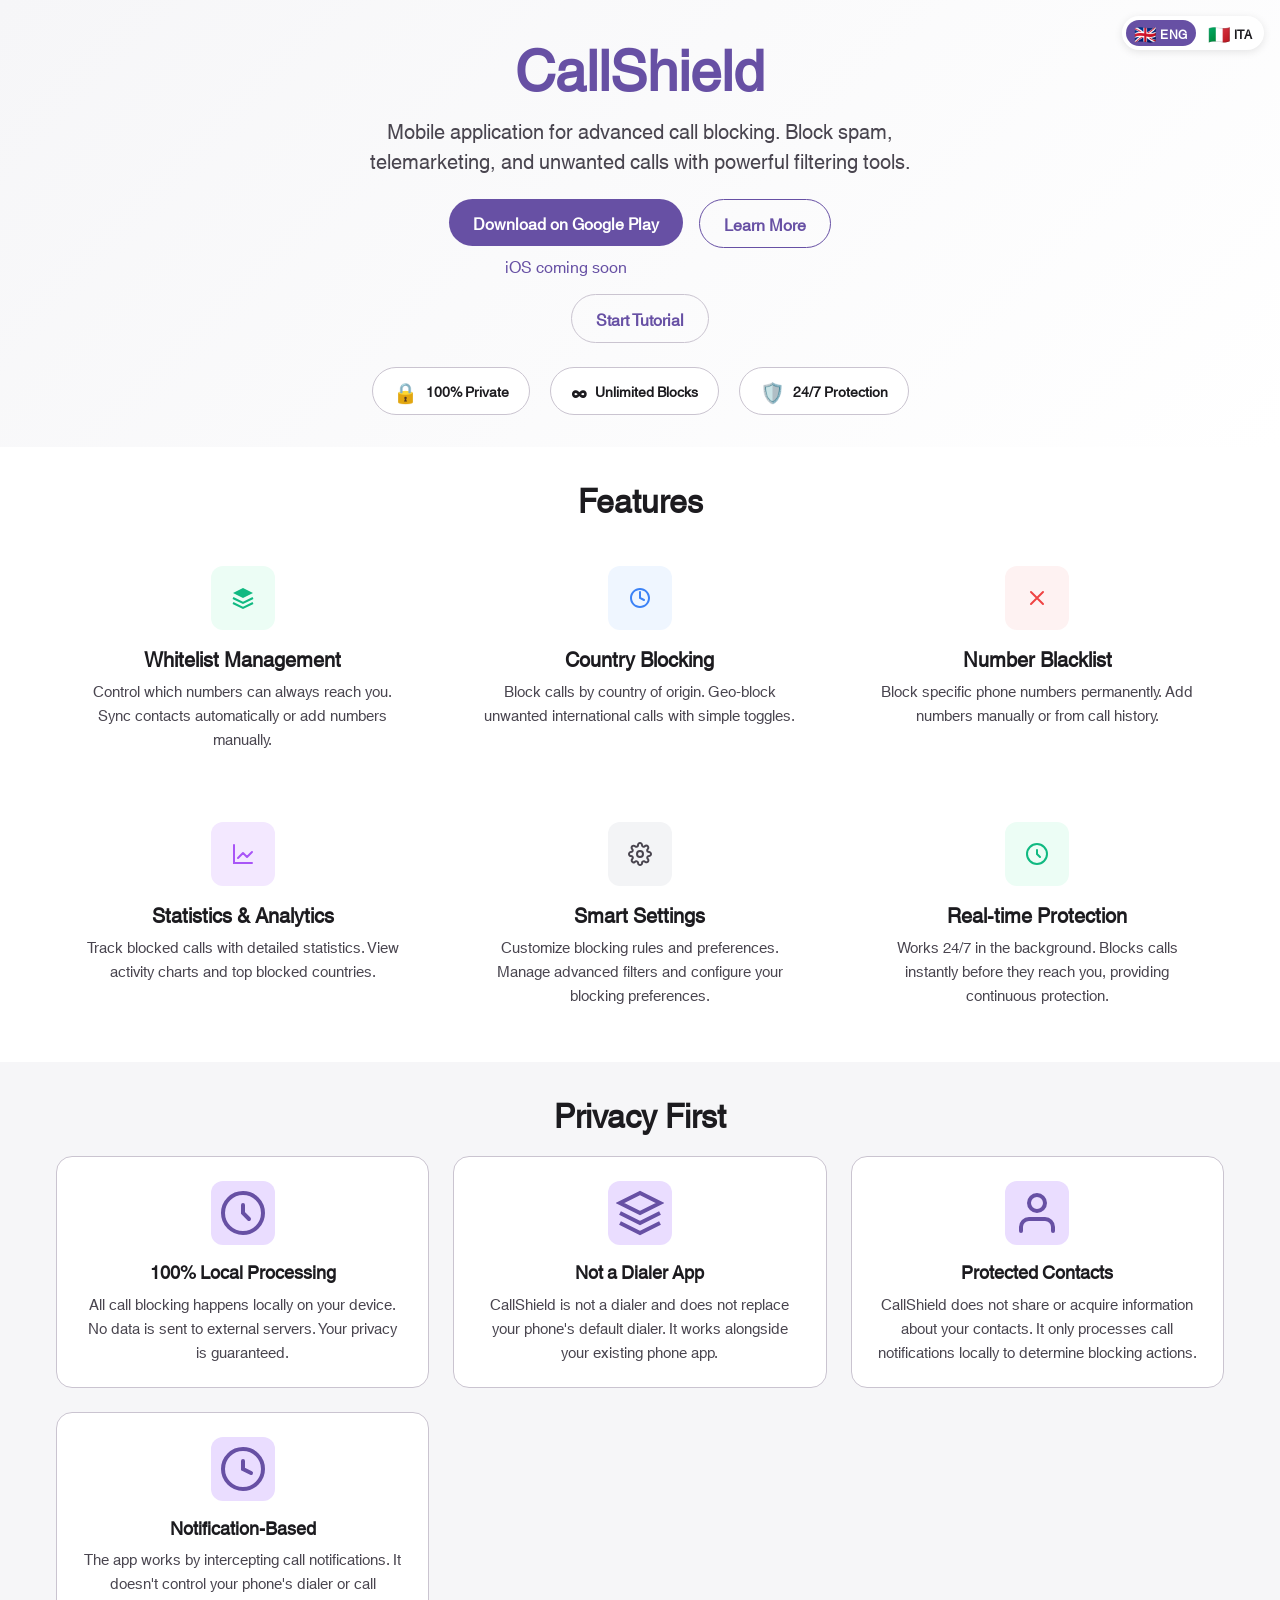
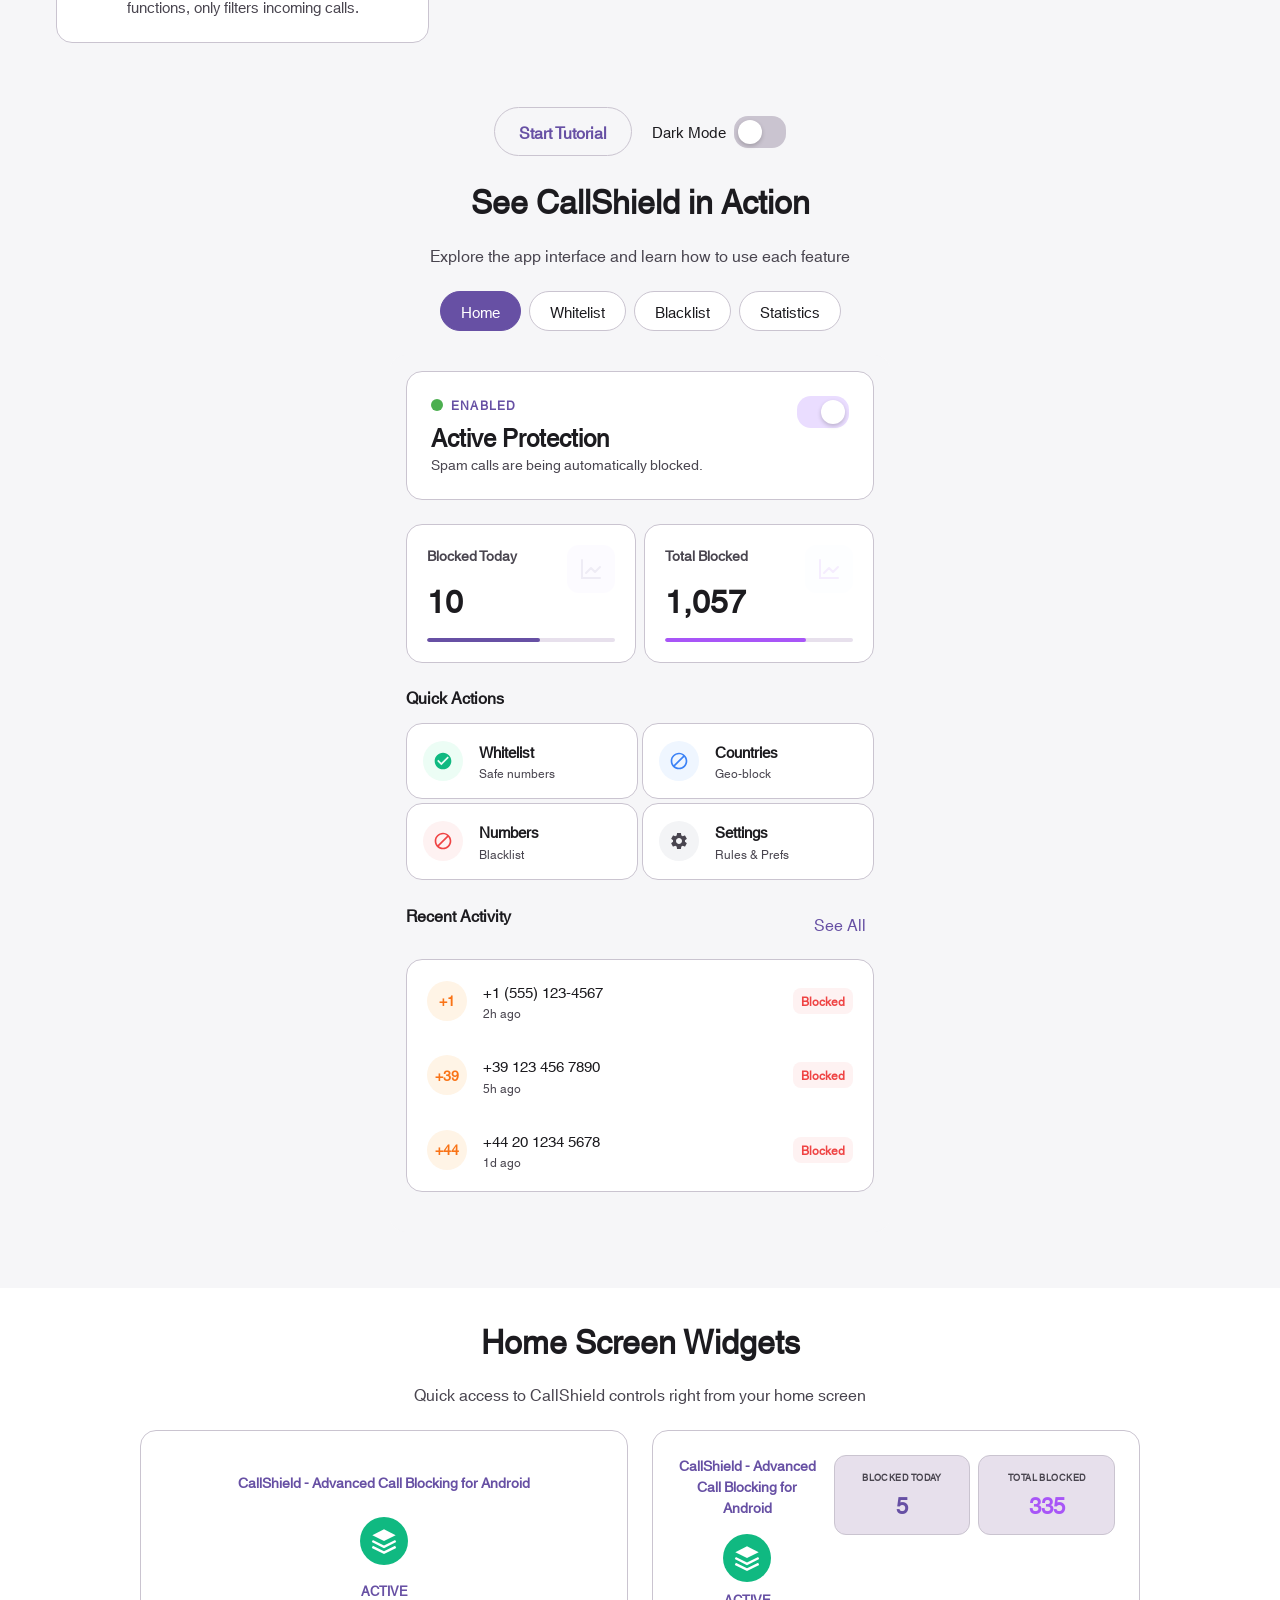
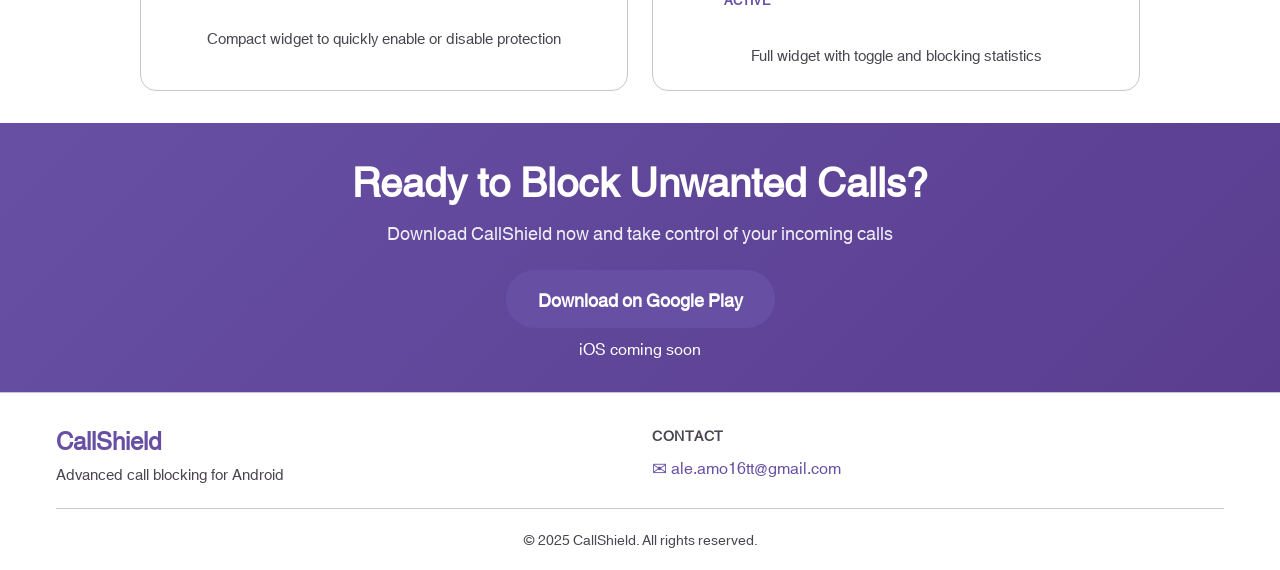
==== CallShield/index.html @ a413a8bc "update" ====
<!DOCTYPE html>
<html lang="en">
<head>
    <meta charset="UTF-8">
    <meta name="viewport" content="width=device-width, initial-scale=1.0">
    <meta name="description" content="CallShield - Block unwanted calls with advanced filtering. 100% Private, Unlimited Blocks, 24/7 Protection." data-i18n="meta.description">
    <title data-i18n="meta.title">CallShield - Advanced Call Blocking for Android</title>
    <link rel="stylesheet" href="styles.css">
    <link rel="preload" href="fonts/HelveticaWorld.ttf" as="font" type="font/ttf" crossorigin>
</head>
<body>
    <!-- Language Selector Header -->
    <header class="language-header">
        <div class="language-selector">
            <button class="lang-btn" data-lang="en" id="lang-btn-en" aria-label="English">
                <span class="lang-flag">🇬🇧</span>
                <span class="lang-code">ENG</span>
            </button>
            <button class="lang-btn" data-lang="it" id="lang-btn-it" aria-label="Italiano">
                <span class="lang-flag">🇮🇹</span>
                <span class="lang-code">ITA</span>
            </button>
        </div>
    </header>

    <!-- Hero Section -->
    <section class="hero-section">
        <div class="container">
            <div class="hero-content">
                <h1 class="hero-title" data-i18n="hero.title">CallShield</h1>
                <p class="hero-subtitle" data-i18n="hero.subtitle">Advanced call blocking for Android. Block spam, telemarketing, and unwanted calls with powerful filtering tools.</p>
                <div class="hero-cta">
                    <div class="hero-cta-download">
                        <button class="btn btn-primary" id="btn-download" data-i18n="hero.downloadBtn">Download on Google Play</button>
                        <p class="ios-coming-soon" data-i18n="hero.iosComingSoon">iOS coming soon</p>
                    </div>
                    <button class="btn btn-secondary" id="btn-learn-more" data-i18n="hero.learnMoreBtn">Learn More</button>
                </div>
                <div class="hero-tutorial">
                    <button class="btn btn-outline" id="btn-start-tutorial-hero" data-i18n="appScreens.startTutorial">Start Tutorial</button>
                </div>
                <div class="hero-stats">
                    <div class="stat-badge">
                        <span class="stat-icon">🔒</span>
                        <span class="stat-text" data-i18n="hero.statPrivate">100% Private</span>
                    </div>
                    <div class="stat-badge">
                        <span class="stat-icon">∞</span>
                        <span class="stat-text" data-i18n="hero.statUnlimited">Unlimited Blocks</span>
                    </div>
                    <div class="stat-badge">
                        <span class="stat-icon">🛡️</span>
                        <span class="stat-text" data-i18n="hero.statProtection">24/7 Protection</span>
                    </div>
                </div>
            </div>
        </div>
    </section>

    <!-- Features Section -->
    <section class="features-section">
        <div class="container">
            <h2 class="section-title" data-i18n="features.title">Powerful Features</h2>
            <div class="features-grid">
                <div class="feature-card">
                    <div class="feature-icon" style="background-color: var(--icon-bg-green);">
                        <svg width="24" height="24" viewBox="0 0 24 24" fill="none">
                            <path d="M12 2L2 7L12 12L22 7L12 2Z" fill="var(--icon-green)"/>
                            <path d="M2 17L12 22L22 17" stroke="var(--icon-green)" stroke-width="2"/>
                            <path d="M2 12L12 17L22 12" stroke="var(--icon-green)" stroke-width="2"/>
                        </svg>
                    </div>
                    <h3 class="feature-title" data-i18n="features.whitelist.title">Whitelist Management</h3>
                    <p class="feature-description" data-i18n="features.whitelist.description">Control which numbers can always reach you. Sync contacts automatically or add numbers manually.</p>
                </div>
                <div class="feature-card">
                    <div class="feature-icon" style="background-color: var(--icon-bg-blue);">
                        <svg width="24" height="24" viewBox="0 0 24 24" fill="none">
                            <path d="M12 2C6.48 2 2 6.48 2 12C2 17.52 6.48 22 12 22C17.52 22 22 17.52 22 12C22 6.48 17.52 2 12 2ZM12 20C7.59 20 4 16.41 4 12C4 7.59 7.59 4 12 4C16.41 4 20 7.59 20 12C20 16.41 16.41 20 12 20Z" fill="var(--icon-blue)"/>
                            <path d="M12 6L12 12L16 14" stroke="var(--icon-blue)" stroke-width="2" stroke-linecap="round"/>
                        </svg>
                    </div>
                    <h3 class="feature-title" data-i18n="features.countryBlocking.title">Country Blocking</h3>
                    <p class="feature-description" data-i18n="features.countryBlocking.description">Block calls by country of origin. Geo-block unwanted international calls with simple toggles.</p>
                </div>
                <div class="feature-card">
                    <div class="feature-icon" style="background-color: var(--icon-bg-red);">
                        <svg width="24" height="24" viewBox="0 0 24 24" fill="none">
                            <path d="M6 18L18 6M6 6L18 18" stroke="var(--icon-red)" stroke-width="2" stroke-linecap="round"/>
                        </svg>
                    </div>
                    <h3 class="feature-title" data-i18n="features.numberBlacklist.title">Number Blacklist</h3>
                    <p class="feature-description" data-i18n="features.numberBlacklist.description">Block specific phone numbers permanently. Add numbers manually or from call history.</p>
                </div>
                <div class="feature-card">
                    <div class="feature-icon" style="background-color: var(--icon-bg-purple);">
                        <svg width="24" height="24" viewBox="0 0 24 24" fill="none">
                            <path d="M3 3V21H21" stroke="var(--icon-purple)" stroke-width="2" stroke-linecap="round"/>
                            <path d="M7 16L12 11L16 15L21 10" stroke="var(--icon-purple)" stroke-width="2" stroke-linecap="round" stroke-linejoin="round"/>
                        </svg>
                    </div>
                    <h3 class="feature-title" data-i18n="features.statistics.title">Statistics & Analytics</h3>
                    <p class="feature-description" data-i18n="features.statistics.description">Track blocked calls with detailed statistics. View activity charts and top blocked countries.</p>
                </div>
                <div class="feature-card">
                    <div class="feature-icon" style="background-color: var(--icon-bg-gray);">
                        <svg width="24" height="24" viewBox="0 0 24 24" fill="none">
                            <path d="M12 15C13.6569 15 15 13.6569 15 12C15 10.3431 13.6569 9 12 9C10.3431 9 9 10.3431 9 12C9 13.6569 10.3431 15 12 15Z" stroke="var(--on-surface-variant)" stroke-width="2"/>
                            <path d="M19.4 15C19.2669 15.3016 19.2272 15.6362 19.286 15.9606C19.3448 16.285 19.4995 16.5843 19.73 16.82L19.79 16.88C19.976 17.0657 20.1235 17.2863 20.2241 17.5291C20.3248 17.7719 20.3766 18.0322 20.3766 18.295C20.3766 18.5578 20.3248 18.8181 20.2241 19.0609C20.1235 19.3037 19.976 19.5243 19.79 19.71C19.6043 19.896 19.3837 20.0435 19.1409 20.1441C18.8981 20.2448 18.6378 20.2966 18.375 20.2966C18.1122 20.2966 17.8519 20.2448 17.6091 20.1441C17.3663 20.0435 17.1457 19.896 16.96 19.71L16.9 19.65C16.6643 19.4195 16.365 19.2648 16.0406 19.206C15.7162 19.1472 15.3816 19.1869 15.08 19.32C14.7842 19.4468 14.532 19.6572 14.3543 19.9255C14.1766 20.1938 14.0813 20.5082 14.08 20.83V21C14.08 21.5304 13.8693 22.0391 13.4942 22.4142C13.1191 22.7893 12.6104 23 12.08 23C11.5496 23 11.0409 22.7893 10.6658 22.4142C10.2907 22.0391 10.08 21.5304 10.08 21V20.91C10.0723 20.579 9.96512 20.258 9.77251 19.9887C9.5799 19.7194 9.31074 19.5143 9 19.4C8.69838 19.2669 8.36381 19.2272 8.03941 19.286C7.71502 19.3448 7.41568 19.4995 7.18 19.73L7.12 19.79C6.93425 19.976 6.71368 20.1235 6.47088 20.2241C6.22808 20.3248 5.96783 20.3766 5.705 20.3766C5.44217 20.3766 5.18192 20.3248 4.93912 20.2241C4.69632 20.1235 4.47575 19.976 4.29 19.79C4.10405 19.6043 3.95653 19.3837 3.85588 19.1409C3.75523 18.8981 3.70343 18.6378 3.70343 18.375C3.70343 18.1122 3.75523 17.8519 3.85588 17.6091C3.95653 17.3663 4.10405 17.1457 4.29 16.96L4.35 16.9C4.58054 16.6643 4.73519 16.365 4.794 16.0406C4.85282 15.7162 4.81312 15.3816 4.68 15.08C4.55324 14.7842 4.34276 14.532 4.07447 14.3543C3.80618 14.1766 3.49179 14.0813 3.17 14.08H3C2.46957 14.08 1.96086 13.8693 1.58579 13.4942C1.21071 13.1191 1 12.6104 1 12.08C1 11.5496 1.21071 11.0409 1.58579 10.6658C1.96086 10.2907 2.46957 10.08 3 10.08H3.09C3.42099 10.0723 3.742 9.96512 4.01131 9.77251C4.28062 9.5799 4.48568 9.31074 4.6 9C4.73312 8.69838 4.77282 8.36381 4.714 8.03941C4.65519 7.71502 4.50054 7.41568 4.27 7.18L4.21 7.12C4.02405 6.93425 3.87653 6.71368 3.77588 6.47088C3.67523 6.22808 3.62343 5.96783 3.62343 5.705C3.62343 5.44217 3.67523 5.18192 3.77588 4.93912C3.87653 4.69632 4.02405 4.47575 4.21 4.29C4.39575 4.10405 4.61632 3.95653 4.85912 3.85588C5.10192 3.75523 5.36217 3.70343 5.625 3.70343C5.88783 3.70343 6.14808 3.75523 6.39088 3.85588C6.63368 3.95653 6.85425 4.10405 7.04 4.29L7.1 4.35C7.33568 4.58054 7.63502 4.73519 7.95941 4.794C8.28381 4.85282 8.61838 4.81312 8.92 4.68H9C9.29577 4.55324 9.54802 4.34276 9.72569 4.07447C9.90337 3.80618 9.99872 3.49179 10 3.17V3C10 2.46957 10.2107 1.96086 10.5858 1.58579C10.9609 1.21071 11.4696 1 12 1C12.5304 1 13.0391 1.21071 13.4142 1.58579C13.7893 1.96086 14 2.46957 14 3V3.09C14.0013 3.41179 14.0966 3.72618 14.2743 3.99447C14.452 4.26276 14.7042 4.47324 15 4.6C15.3016 4.73312 15.6362 4.77282 15.9606 4.714C16.285 4.65519 16.5843 4.50054 16.82 4.27L16.88 4.21C17.0657 4.02405 17.2863 3.87653 17.5291 3.77588C17.7719 3.67523 18.0322 3.62343 18.295 3.62343C18.5578 3.62343 18.8181 3.67523 19.0609 3.77588C19.3037 3.87653 19.5243 4.02405 19.71 4.21C19.896 4.39575 20.0435 4.61632 20.1441 4.85912C20.2448 5.10192 20.2966 5.36217 20.2966 5.625C20.2966 5.88783 20.2448 6.14808 20.1441 6.39088C20.0435 6.63368 19.896 6.85425 19.71 7.04L19.65 7.1C19.4195 7.33568 19.2648 7.63502 19.206 7.95941C19.1472 8.28381 19.1869 8.61838 19.32 8.92V9C19.4468 9.29577 19.6572 9.54802 19.9255 9.72569C20.1938 9.90337 20.5082 9.99872 20.83 10H21C21.5304 10 22.0391 10.2107 22.4142 10.5858C22.7893 10.9609 23 11.4696 23 12C23 12.5304 22.7893 13.0391 22.4142 13.4142C22.0391 13.7893 21.5304 14 21 14H20.91C20.5882 14.0013 20.2738 14.0966 20.0055 14.2743C19.7372 14.452 19.5268 14.7042 19.4 15H19.32Z" stroke="var(--on-surface-variant)" stroke-width="2" stroke-linecap="round" stroke-linejoin="round"/>
                        </svg>
                    </div>
                    <h3 class="feature-title" data-i18n="features.smartSettings.title">Smart Settings</h3>
                    <p class="feature-description" data-i18n="features.smartSettings.description">Customize blocking rules and preferences. Manage advanced filters and configure your blocking preferences.</p>
                </div>
                <div class="feature-card">
                    <div class="feature-icon" style="background-color: var(--icon-bg-green);">
                        <svg width="24" height="24" viewBox="0 0 24 24" fill="none">
                            <path d="M12 22C17.5228 22 22 17.5228 22 12C22 6.47715 17.5228 2 12 2C6.47715 2 2 6.47715 2 12C2 17.5228 6.47715 22 12 22Z" stroke="var(--icon-green)" stroke-width="2"/>
                            <path d="M12 8V12L15 15" stroke="var(--icon-green)" stroke-width="2" stroke-linecap="round"/>
                        </svg>
                    </div>
                    <h3 class="feature-title" data-i18n="features.realtimeProtection.title">Real-time Protection</h3>
                    <p class="feature-description" data-i18n="features.realtimeProtection.description">Works 24/7 in the background. Blocks calls instantly before they reach you, providing continuous protection.</p>
                </div>
            </div>
        </div>
    </section>

    <!-- Privacy & Security Section -->
    <section class="privacy-section">
        <div class="container">
            <h2 class="section-title" data-i18n="privacy.title">Privacy First</h2>
            <div class="privacy-content">
                <div class="privacy-card">
                    <div class="privacy-icon">
                        <svg width="48" height="48" viewBox="0 0 24 24" fill="none">
                            <path d="M12 22C17.5228 22 22 17.5228 22 12C22 6.47715 17.5228 2 12 2C6.47715 2 2 6.47715 2 12C2 17.5228 6.47715 22 12 22Z" stroke="var(--primary)" stroke-width="2"/>
                            <path d="M12 8V12L15 15" stroke="var(--primary)" stroke-width="2" stroke-linecap="round"/>
                        </svg>
                    </div>
                    <h3 class="privacy-title" data-i18n="privacy.localProcessing.title">100% Local Processing</h3>
                    <p class="privacy-description" data-i18n="privacy.localProcessing.description">All call blocking happens locally on your device. No data is sent to external servers. Your privacy is guaranteed.</p>
                </div>
                <div class="privacy-card">
                    <div class="privacy-icon">
                        <svg width="48" height="48" viewBox="0 0 24 24" fill="none">
                            <path d="M12 2L2 7L12 12L22 7L12 2Z" stroke="var(--primary)" stroke-width="2"/>
                            <path d="M2 17L12 22L22 17" stroke="var(--primary)" stroke-width="2"/>
                            <path d="M2 12L12 17L22 12" stroke="var(--primary)" stroke-width="2"/>
                        </svg>
                    </div>
                    <h3 class="privacy-title" data-i18n="privacy.notDialer.title">Not a Dialer App</h3>
                    <p class="privacy-description" data-i18n="privacy.notDialer.description">CallShield is not a dialer and does not replace your phone's default dialer. It works alongside your existing phone app.</p>
                </div>
                <div class="privacy-card">
                    <div class="privacy-icon">
                        <svg width="48" height="48" viewBox="0 0 24 24" fill="none">
                            <path d="M20 21V19C20 17.9391 19.5786 16.9217 18.8284 16.1716C18.0783 15.4214 17.0609 15 16 15H8C6.93913 15 5.92172 15.4214 5.17157 16.1716C4.42143 16.9217 4 17.9391 4 19V21" stroke="var(--primary)" stroke-width="2" stroke-linecap="round" stroke-linejoin="round"/>
                            <path d="M12 11C14.2091 11 16 9.20914 16 7C16 4.79086 14.2091 3 12 3C9.79086 3 8 4.79086 8 7C8 9.20914 9.79086 11 12 11Z" stroke="var(--primary)" stroke-width="2" stroke-linecap="round" stroke-linejoin="round"/>
                        </svg>
                    </div>
                    <h3 class="privacy-title" data-i18n="privacy.noContactAccess.title">No Contact Access</h3>
                    <p class="privacy-description" data-i18n="privacy.noContactAccess.description">CallShield does not access or control your contacts. It only processes call notifications locally to determine blocking actions.</p>
                </div>
                <div class="privacy-card">
                    <div class="privacy-icon">
                        <svg width="48" height="48" viewBox="0 0 24 24" fill="none">
                            <path d="M12 2C6.48 2 2 6.48 2 12C2 17.52 6.48 22 12 22C17.52 22 22 17.52 22 12C22 6.48 17.52 2 12 2Z" stroke="var(--primary)" stroke-width="2"/>
                            <path d="M12 8V12L16 14" stroke="var(--primary)" stroke-width="2" stroke-linecap="round"/>
                        </svg>
                    </div>
                    <h3 class="privacy-title" data-i18n="privacy.notificationBased.title">Notification-Based</h3>
                    <p class="privacy-description" data-i18n="privacy.notificationBased.description">The app works by intercepting call notifications. It doesn't control your phone's dialer or call functions, only filters incoming calls.</p>
                </div>
            </div>
        </div>
    </section>

    <!-- App Screens Section -->
    <section class="app-screens-section">
        <div class="container">
            <!-- Tutorial Controls -->
            <div class="tutorial-controls">
                <button class="btn btn-outline" id="btn-start-tutorial" data-i18n="appScreens.startTutorial">Start Tutorial</button>
                <div class="dark-mode-toggle">
                    <label class="dark-mode-label">
                        <span class="dark-mode-text" data-i18n="appScreens.darkMode">Dark Mode</span>
                        <label class="switch">
                            <input type="checkbox" id="dark-mode-switch">
                            <span class="switch-slider"></span>
                        </label>
                    </label>
                </div>
            </div>
            
            <h2 class="section-title" data-i18n="appScreens.sectionTitle">See CallShield in Action</h2>
            <p class="section-subtitle" data-i18n="appScreens.sectionSubtitle">Explore the app interface and learn how to use each feature</p>
            
            <!-- Screen Navigation -->
            <div class="screen-nav">
                <button class="screen-nav-btn active" data-screen="home" data-i18n="appScreens.navHome">Home</button>
                <button class="screen-nav-btn" data-screen="whitelist" data-i18n="appScreens.navWhitelist">Whitelist</button>
                <button class="screen-nav-btn" data-screen="blacklist" data-i18n="appScreens.navBlacklist">Blacklist</button>
                <button class="screen-nav-btn" data-screen="statistics" data-i18n="appScreens.navStatistics">Statistics</button>
            </div>
            
            <!-- Blacklist Sub Navigation -->
            <div class="blacklist-sub-nav" id="blacklist-sub-nav" style="display: none;">
                <button class="blacklist-sub-nav-btn active" data-subscreen="countries" data-i18n="appScreens.blacklistSubNav.countries">Countries</button>
                <button class="blacklist-sub-nav-btn" data-subscreen="numbers" data-i18n="appScreens.blacklistSubNav.numbers">Numbers</button>
                <button class="blacklist-sub-nav-btn" data-subscreen="settings" data-i18n="appScreens.blacklistSubNav.settings">Settings</button>
            </div>

            <!-- Screen Container -->
            <div class="screen-container">
                <!-- Home Screen -->
                <div class="app-screen active" id="screen-home" data-screen="home">
                    <div class="screen-content">
                        <!-- Protection Card -->
                        <div class="card card-main protection-card">
                            <div class="protection-card-content">
                                <div class="protection-status">
                                    <div class="status-indicator">
                                        <span class="status-dot pulse" id="status-dot"></span>
                                        <span class="status-label" id="status-label" data-i18n="appScreens.home.statusEnabled">ENABLED</span>
                                    </div>
                                    <h3 class="protection-title" id="protection-title" data-i18n="appScreens.home.protectionTitle">Active Protection</h3>
                                    <p class="protection-description" id="protection-description" data-i18n="appScreens.home.protectionDescription">Spam calls are being automatically blocked.</p>
                                </div>
                                <label class="switch">
                                    <input type="checkbox" id="switch-protection" checked>
                                    <span class="switch-slider"></span>
                                </label>
                            </div>
                        </div>

                        <!-- Stats Cards -->
                        <div class="stats-cards-row">
                            <div class="card stats-card">
                                <div class="stats-card-content">
                                    <div class="stats-icon-bg" style="background-color: var(--primary-container);">
                                        <svg width="24" height="24" viewBox="0 0 24 24" fill="none">
                                            <path d="M3 3V21H21" stroke="var(--primary)" stroke-width="2" stroke-linecap="round"/>
                                            <path d="M7 16L12 11L16 15L21 10" stroke="var(--primary)" stroke-width="2" stroke-linecap="round" stroke-linejoin="round"/>
                                        </svg>
                                    </div>
                                    <div class="stats-label" data-i18n="appScreens.home.statsBlockedToday">Blocked Today</div>
                                    <div class="stats-number" data-target="12">0</div>
                                    <div class="progress-bar">
                                        <div class="progress-fill" data-progress="60" style="background-color: var(--primary);"></div>
                                    </div>
                                </div>
                            </div>
                            <div class="card stats-card">
                                <div class="stats-card-content">
                                    <div class="stats-icon-bg" style="background-color: var(--icon-bg-blue);">
                                        <svg width="24" height="24" viewBox="0 0 24 24" fill="none">
                                            <path d="M3 3V21H21" stroke="var(--icon-purple)" stroke-width="2" stroke-linecap="round"/>
                                            <path d="M7 16L12 11L16 15L21 10" stroke="var(--icon-purple)" stroke-width="2" stroke-linecap="round" stroke-linejoin="round"/>
                                        </svg>
                                    </div>
                                    <div class="stats-label" data-i18n="appScreens.home.statsTotalBlocked">Total Blocked</div>
                                    <div class="stats-number" data-target="1247">0</div>
                                    <div class="progress-bar">
                                        <div class="progress-fill" data-progress="75" style="background-color: var(--icon-purple);"></div>
                                    </div>
                                </div>
                            </div>
                        </div>

                        <!-- Quick Actions -->
                        <div class="quick-actions-section">
                            <h4 class="section-label" data-i18n="appScreens.home.quickActions">Quick Actions</h4>
                            <div class="quick-actions-grid">
                                <div class="card quick-action-card" data-action="whitelist">
                                    <div class="quick-action-icon" style="background-color: var(--icon-bg-green);">
                                        <svg width="20" height="20" viewBox="0 0 24 24" fill="none">
                                            <path d="M12,2C6.48,2 2,6.48 2,12s4.48,10 10,10 10,-4.48 10,-10S17.52,2 12,2zM10,17l-5,-5 1.41,-1.41L10,14.17l7.59,-7.59L19,8l-9,9z" fill="var(--icon-green)"/>
                                        </svg>
                                    </div>
                                    <div class="quick-action-text">
                                        <div class="quick-action-title" data-i18n="appScreens.home.whitelistAction">Whitelist</div>
                                        <div class="quick-action-subtitle" data-i18n="appScreens.home.whitelistSubtitle">Safe numbers</div>
                                    </div>
                                </div>
                                <div class="card quick-action-card" data-action="countries">
                                    <div class="quick-action-icon" style="background-color: var(--icon-bg-blue);">
                                        <svg width="20" height="20" viewBox="0 0 24 24" fill="none">
                                            <path d="M12,2C6.48,2 2,6.48 2,12s4.48,10 10,10 10,-4.48 10,-10S17.52,2 12,2zM4,12c0,-4.42 3.58,-8 8,-8 1.85,0 3.55,0.63 4.9,1.69L5.69,16.9C4.63,15.55 4,13.85 4,12zM12,20c-1.85,0 -3.55,-0.63 -4.9,-1.69L18.31,7.1C19.37,8.45 20,10.15 20,12c0,4.42 -3.58,8 -8,8z" fill="var(--icon-blue)"/>
                                        </svg>
                                    </div>
                                    <div class="quick-action-text">
                                        <div class="quick-action-title" data-i18n="appScreens.home.countriesAction">Countries</div>
                                        <div class="quick-action-subtitle" data-i18n="appScreens.home.countriesSubtitle">Geo-block</div>
                                    </div>
                                </div>
                                <div class="card quick-action-card" data-action="numbers">
                                    <div class="quick-action-icon" style="background-color: var(--icon-bg-red);">
                                        <svg width="20" height="20" viewBox="0 0 24 24" fill="none">
                                            <path d="M12,2C6.48,2 2,6.48 2,12s4.48,10 10,10 10,-4.48 10,-10S17.52,2 12,2zM4,12c0,-4.42 3.58,-8 8,-8 1.85,0 3.55,0.63 4.9,1.69L5.69,16.9C4.63,15.55 4,13.85 4,12zM12,20c-1.85,0 -3.55,-0.63 -4.9,-1.69L18.31,7.1C19.37,8.45 20,10.15 20,12c0,4.42 -3.58,8 -8,8z" fill="var(--icon-red)"/>
                                        </svg>
                                    </div>
                                    <div class="quick-action-text">
                                        <div class="quick-action-title" data-i18n="appScreens.home.numbersAction">Numbers</div>
                                        <div class="quick-action-subtitle" data-i18n="appScreens.home.numbersSubtitle">Blacklist</div>
                                    </div>
                                </div>
                                <div class="card quick-action-card" data-action="settings">
                                    <div class="quick-action-icon" style="background-color: var(--icon-bg-gray);">
                                        <svg width="20" height="20" viewBox="0 0 24 24" fill="none">
                                            <path d="M19.14,12.94c0.04,-0.31 0.06,-0.63 0.06,-0.94c0,-0.31 -0.02,-0.63 -0.06,-0.94l2.03,-1.58c0.18,-0.14 0.23,-0.41 0.12,-0.61l-1.92,-3.32c-0.12,-0.22 -0.37,-0.29 -0.59,-0.22l-2.39,0.96c-0.5,-0.38 -1.03,-0.7 -1.62,-0.94L14.4,2.81c-0.04,-0.24 -0.24,-0.41 -0.48,-0.41h-3.84c-0.24,0 -0.43,0.17 -0.47,0.41L9.25,5.35C8.66,5.59 8.12,5.92 7.63,6.29L5.24,5.33c-0.22,-0.08 -0.47,0 -0.59,0.22L2.74,8.87C2.62,9.08 2.66,9.34 2.86,9.48l2.03,1.58C4.84,11.37 4.8,11.69 4.8,12s0.02,0.63 0.06,0.94l-2.03,1.58c-0.18,0.14 -0.23,0.41 -0.12,0.61l1.92,3.32c0.12,0.22 0.37,0.29 0.59,0.22l2.39,-0.96c0.5,0.38 1.03,0.7 1.62,0.94l0.36,2.54c0.05,0.24 0.24,0.41 0.48,0.41h3.84c0.24,0 0.44,-0.17 0.47,-0.41l0.36,-2.54c0.59,-0.24 1.13,-0.56 1.62,-0.94l2.39,0.96c0.22,0.08 0.47,0 0.59,-0.22l1.92,-3.32c0.12,-0.22 0.07,-0.47 -0.12,-0.61L19.14,12.94zM12,15.6c-1.98,0 -3.6,-1.62 -3.6,-3.6s1.62,-3.6 3.6,-3.6s3.6,1.62 3.6,3.6S13.98,15.6 12,15.6z" fill="var(--on-surface-variant)"/>
                                        </svg>
                                    </div>
                                    <div class="quick-action-text">
                                        <div class="quick-action-title" data-i18n="appScreens.home.settingsAction">Settings</div>
                                        <div class="quick-action-subtitle" data-i18n="appScreens.home.settingsSubtitle">Rules & Prefs</div>
                                    </div>
                                </div>
                            </div>
                        </div>

                        <!-- Recent Activity -->
                        <div class="recent-activity-section">
                            <div class="section-header">
                                <h4 class="section-label" data-i18n="appScreens.home.recentActivity">Recent Activity</h4>
                                <button class="link-button" data-i18n="appScreens.home.seeAll">See All</button>
                            </div>
                            <div class="card recent-activity-list">
                                <div class="activity-item" style="animation-delay: 0.1s;">
                                    <div class="activity-avatar" style="background-color: var(--avatar-orange-bg); color: var(--avatar-orange-text);">+1</div>
                                    <div class="activity-info">
                                        <div class="activity-number">+1 (555) 123-4567</div>
                                        <div class="activity-time">2h ago</div>
                                    </div>
                                    <div class="activity-badge blocked" data-i18n="appScreens.home.blocked">Blocked</div>
                                </div>
                                <div class="activity-item" style="animation-delay: 0.2s;">
                                    <div class="activity-avatar" style="background-color: var(--avatar-orange-bg); color: var(--avatar-orange-text);">+39</div>
                                    <div class="activity-info">
                                        <div class="activity-number">+39 123 456 7890</div>
                                        <div class="activity-time">5h ago</div>
                                    </div>
                                    <div class="activity-badge blocked" data-i18n="appScreens.home.blocked">Blocked</div>
                                </div>
                                <div class="activity-item" style="animation-delay: 0.3s;">
                                    <div class="activity-avatar" style="background-color: var(--avatar-orange-bg); color: var(--avatar-orange-text);">+44</div>
                                    <div class="activity-info">
                                        <div class="activity-number">+44 20 1234 5678</div>
                                        <div class="activity-time">1d ago</div>
                                    </div>
                                    <div class="activity-badge blocked" data-i18n="appScreens.home.blocked">Blocked</div>
                                </div>
                            </div>
                        </div>
                    </div>
                </div>

                <!-- Whitelist Screen -->
                <div class="app-screen" id="screen-whitelist" data-screen="whitelist">
                    <div class="screen-content">
                        <!-- Search Bar -->
                        <div class="card search-card">
                            <div class="search-container">
                                <svg class="search-icon" width="20" height="20" viewBox="0 0 24 24" fill="none">
                                    <path d="M11 19C15.4183 19 19 15.4183 19 11C19 6.58172 15.4183 3 11 3C6.58172 3 3 6.58172 3 11C3 15.4183 6.58172 19 11 19Z" stroke="var(--on-surface-variant)" stroke-width="2"/>
                                    <path d="M21 21L16.65 16.65" stroke="var(--on-surface-variant)" stroke-width="2" stroke-linecap="round"/>
                                </svg>
                                <input type="text" class="search-input" placeholder="Search whitelist…" id="whitelist-search" data-i18n-placeholder="appScreens.whitelist.searchPlaceholder">
                            </div>
                        </div>

                        <!-- Allow All Contacts Card -->
                        <div class="card allow-contacts-card">
                            <div class="allow-contacts-content">
                                <div class="allow-contacts-icon" style="background-color: var(--primary-container);">
                                    <svg width="20" height="20" viewBox="0 0 24 24" fill="none">
                                        <path d="M20 21V19C20 17.9391 19.5786 16.9217 18.8284 16.1716C18.0783 15.4214 17.0609 15 16 15H8C6.93913 15 5.92172 15.4214 5.17157 16.1716C4.42143 16.9217 4 17.9391 4 19V21" stroke="var(--primary)" stroke-width="2" stroke-linecap="round" stroke-linejoin="round"/>
                                        <path d="M12 11C14.2091 11 16 9.20914 16 7C16 4.79086 14.2091 3 12 3C9.79086 3 8 4.79086 8 7C8 9.20914 9.79086 11 12 11Z" stroke="var(--primary)" stroke-width="2" stroke-linecap="round" stroke-linejoin="round"/>
                                    </svg>
                                </div>
                                <div class="allow-contacts-text">
                                    <div class="allow-contacts-title" data-i18n="appScreens.whitelist.allowAllContacts">Allow all contacts</div>
                                    <div class="allow-contacts-description" data-i18n="appScreens.whitelist.allowAllContactsDesc">Automatically whitelist everyone in your address book.</div>
                                </div>
                                <label class="switch">
                                    <input type="checkbox" id="switch-allow-contacts">
                                    <span class="switch-slider"></span>
                                </label>
                            </div>
                        </div>

                        <!-- Whitelisted Numbers Section -->
                        <div class="whitelist-section">
                            <div class="section-header">
                                <div class="section-label-small" data-i18n="appScreens.whitelist.whitelistedNumbers">WHITELISTED NUMBERS</div>
                                <div class="badge-primary" id="whitelist-count" data-i18n-prefix="appScreens.whitelist.active">3 Active</div>
                            </div>
                            <div class="whitelist-list">
                                <div class="whitelist-item" style="animation-delay: 0.1s;">
                                    <div class="whitelist-avatar" style="background-color: var(--avatar-orange-bg); color: var(--avatar-orange-text);">JD</div>
                                    <div class="whitelist-info">
                                        <div class="whitelist-name">John Doe</div>
                                        <div class="whitelist-number">+1 (555) 987-6543</div>
                                    </div>
                                </div>
                                <div class="whitelist-item" style="animation-delay: 0.2s;">
                                    <div class="whitelist-avatar" style="background-color: var(--avatar-orange-bg); color: var(--avatar-orange-text);">JS</div>
                                    <div class="whitelist-info">
                                        <div class="whitelist-name">Jane Smith</div>
                                        <div class="whitelist-number">+1 (555) 123-4567</div>
                                    </div>
                                </div>
                                <div class="whitelist-item" style="animation-delay: 0.3s;">
                                    <div class="whitelist-avatar" style="background-color: var(--avatar-orange-bg); color: var(--avatar-orange-text);">MW</div>
                                    <div class="whitelist-info">
                                        <div class="whitelist-name">Mike Wilson</div>
                                        <div class="whitelist-number">+1 (555) 456-7890</div>
                                    </div>
                                </div>
                            </div>
                        </div>
                    </div>
                </div>

                <!-- Statistics Screen -->
                <div class="app-screen" id="screen-statistics" data-screen="statistics">
                    <div class="screen-content">
                        <!-- Stats Cards -->
                        <div class="stats-cards-row">
                            <div class="card stats-card-small">
                                <div class="stats-card-small-content">
                                    <div class="stats-small-header">
                                        <div class="stats-small-icon" style="background-color: var(--primary-container);">
                                            <svg width="16" height="16" viewBox="0 0 24 24" fill="none">
                                                <path d="M8 2V6M16 2V6M3 10H21M5 4H19C20.1046 4 21 4.89543 21 6V20C21 21.1046 20.1046 22 19 22H5C3.89543 22 3 21.1046 3 20V6C3 4.89543 3.89543 4 5 4Z" stroke="var(--primary)" stroke-width="2" stroke-linecap="round" stroke-linejoin="round"/>
                                            </svg>
                                        </div>
                                        <div class="stats-small-label" data-i18n="appScreens.statistics.today">Today</div>
                                    </div>
                                    <div class="stats-small-number" data-target="12" style="color: var(--primary);">0</div>
                                </div>
                            </div>
                            <div class="card stats-card-small">
                                <div class="stats-card-small-content">
                                    <div class="stats-small-header">
                                        <div class="stats-small-icon" style="background-color: var(--icon-bg-blue);">
                                            <svg width="16" height="16" viewBox="0 0 24 24" fill="none">
                                                <path d="M3 3V21H21" stroke="var(--icon-purple)" stroke-width="2" stroke-linecap="round"/>
                                                <path d="M7 16L12 11L16 15L21 10" stroke="var(--icon-purple)" stroke-width="2" stroke-linecap="round" stroke-linejoin="round"/>
                                            </svg>
                                        </div>
                                        <div class="stats-small-label" data-i18n="appScreens.statistics.total">Total</div>
                                    </div>
                                    <div class="stats-small-number" data-target="1247">0</div>
                                </div>
                            </div>
                        </div>

                        <!-- Activity Chart Card -->
                        <div class="card chart-card">
                            <div class="chart-header">
                                <h4 class="chart-title" data-i18n="appScreens.statistics.activity">Activity</h4>
                                <div class="period-chips">
                                    <button class="period-chip active" data-period="daily" data-i18n="appScreens.statistics.daily">Daily</button>
                                    <button class="period-chip" data-period="weekly" data-i18n="appScreens.statistics.weekly">Weekly</button>
                                    <button class="period-chip" data-period="monthly" data-i18n="appScreens.statistics.monthly">Monthly</button>
                                </div>
                            </div>
                            <div class="chart-navigation">
                                <button class="chart-nav-btn" id="chart-prev">
                                    <svg width="20" height="20" viewBox="0 0 24 24" fill="none">
                                        <path d="M15 18L9 12L15 6" stroke="var(--on-surface-variant)" stroke-width="2" stroke-linecap="round" stroke-linejoin="round"/>
                                    </svg>
                                </button>
                                <div class="chart-period-label" id="chart-period">Dec 15 - Dec 21</div>
                                <button class="chart-nav-btn" id="chart-next">
                                    <svg width="20" height="20" viewBox="0 0 24 24" fill="none">
                                        <path d="M9 18L15 12L9 6" stroke="var(--on-surface-variant)" stroke-width="2" stroke-linecap="round" stroke-linejoin="round"/>
                                    </svg>
                                </button>
                            </div>
                            <div class="chart-container">
                                <canvas id="activity-chart"></canvas>
                            </div>
                            <div class="chart-total" id="chart-total" data-i18n-prefix="appScreens.statistics.totalLabel">Total: 0</div>
                        </div>

                        <!-- Top Origins Card -->
                        <div class="card top-origins-card">
                            <h4 class="card-title" data-i18n="appScreens.statistics.topOrigins">Top Origins</h4>
                            <div class="top-origins-list">
                                <div class="origin-item" style="animation-delay: 0.1s;">
                                    <div class="origin-flag">🇺🇸</div>
                                    <div class="origin-info">
                                        <div class="origin-name">United States</div>
                                        <div class="origin-code">+1</div>
                                    </div>
                                    <div class="origin-count">342</div>
                                </div>
                                <div class="origin-item" style="animation-delay: 0.2s;">
                                    <div class="origin-flag">🇮🇹</div>
                                    <div class="origin-info">
                                        <div class="origin-name">Italy</div>
                                        <div class="origin-code">+39</div>
                                    </div>
                                    <div class="origin-count">128</div>
                                </div>
                                <div class="origin-item" style="animation-delay: 0.3s;">
                                    <div class="origin-flag">🇬🇧</div>
                                    <div class="origin-info">
                                        <div class="origin-name">United Kingdom</div>
                                        <div class="origin-code">+44</div>
                                    </div>
                                    <div class="origin-count">89</div>
                                </div>
                                <div class="origin-item" style="animation-delay: 0.4s;">
                                    <div class="origin-flag">🇫🇷</div>
                                    <div class="origin-info">
                                        <div class="origin-name">France</div>
                                        <div class="origin-code">+33</div>
                                    </div>
                                    <div class="origin-count">67</div>
                                </div>
                            </div>
                        </div>

                        <!-- Recent Blocks Card -->
                        <div class="card recent-blocks-card">
                            <div class="card-header">
                                <h4 class="card-title" data-i18n="appScreens.statistics.recentBlocks">Recent Blocks</h4>
                                <button class="link-button" id="clear-all" data-i18n="appScreens.statistics.clearAll">Clear All</button>
                            </div>
                            <div class="recent-blocks-list">
                                <div class="block-item" style="animation-delay: 0.1s;">
                                    <div class="block-avatar" style="background-color: var(--avatar-orange-bg); color: var(--avatar-orange-text);">+1</div>
                                    <div class="block-info">
                                        <div class="block-number">+1 (555) 123-4567</div>
                                        <div class="block-time">2h ago</div>
                                    </div>
                                </div>
                                <div class="block-item" style="animation-delay: 0.2s;">
                                    <div class="block-avatar" style="background-color: var(--avatar-orange-bg); color: var(--avatar-orange-text);">+39</div>
                                    <div class="block-info">
                                        <div class="block-number">+39 123 456 7890</div>
                                        <div class="block-time">5h ago</div>
                                    </div>
                                </div>
                                <div class="block-item" style="animation-delay: 0.3s;">
                                    <div class="block-avatar" style="background-color: var(--avatar-orange-bg); color: var(--avatar-orange-text);">+44</div>
                                    <div class="block-info">
                                        <div class="block-number">+44 20 1234 5678</div>
                                        <div class="block-time">1d ago</div>
                                    </div>
                                </div>
                            </div>
                        </div>
                    </div>
                </div>

                <!-- Blacklist Screen -->
                <div class="app-screen" id="screen-blacklist" data-screen="blacklist">
                    <!-- Countries Sub-screen -->
                    <div class="blacklist-sub-screen active" id="blacklist-countries" data-subscreen="countries">
                    <div class="screen-content">
                        <!-- Header with Back, Title with Indicators, and Next Button -->
                        <div class="blacklist-sub-header">
                            <div style="width: 40px; height: 40px;"></div>
                            <div class="blacklist-sub-title-section">
                                <h3 class="blacklist-sub-title" data-i18n="appScreens.blacklist.countries.title">Countries</h3>
                                <div class="blacklist-sub-progress">
                                    <div class="progress-dot active"></div>
                                    <div class="progress-dot"></div>
                                    <div class="progress-dot"></div>
                                </div>
                            </div>
                            <button class="blacklist-next-btn" id="countries-next-btn">
                                <svg width="20" height="20" viewBox="0 0 24 24" fill="none">
                                    <path d="M9 18L15 12L9 6" stroke="var(--primary)" stroke-width="2" stroke-linecap="round" stroke-linejoin="round"/>
                                </svg>
                            </button>
                        </div>

                        <!-- Title Section -->
                        <div class="blacklist-title-section">
                            <div class="blacklist-title-row">
                                <h3 class="blacklist-main-title" data-i18n="appScreens.blacklist.countries.title">Countries</h3>
                                <div class="blacklist-step" data-i18n="appScreens.blacklist.countries.step">Step 1 of 3</div>
                            </div>
                            <p class="blacklist-subtitle" data-i18n="appScreens.blacklist.countries.subtitle">Manage call blocking by region.</p>
                        </div>

                        <!-- Search Bar -->
                        <div class="card search-card-no-border">
                            <div class="search-container">
                                <svg class="search-icon" width="20" height="20" viewBox="0 0 24 24" fill="none">
                                    <path d="M11 19C15.4183 19 19 15.4183 19 11C19 6.58172 15.4183 3 11 3C6.58172 3 3 6.58172 3 11C3 15.4183 6.58172 19 11 19Z" stroke="var(--on-surface-variant)" stroke-width="2"/>
                                    <path d="M21 21L16.65 16.65" stroke="var(--on-surface-variant)" stroke-width="2" stroke-linecap="round"/>
                                </svg>
                                <input type="text" class="search-input" placeholder="Search countries or codes…" id="countries-search" data-i18n-placeholder="appScreens.blacklist.countries.searchPlaceholder">
                            </div>
                        </div>

                        <!-- Filter Chips -->
                        <div class="filter-chips">
                            <button class="filter-chip active" data-filter="all" data-i18n="appScreens.blacklist.countries.filterAll">All</button>
                            <button class="filter-chip" data-filter="blocked" data-i18n="appScreens.blacklist.countries.filterBlocked">Blocked</button>
                            <button class="filter-chip" data-filter="allowed" data-i18n="appScreens.blacklist.countries.filterAllowed">Allowed</button>
                        </div>

                        <!-- Block All / Allow All Buttons -->
                        <div class="bulk-action-buttons">
                            <button class="btn-block-all" id="btn-block-all" data-i18n="appScreens.blacklist.countries.blockAll">
                                <svg width="16" height="16" viewBox="0 0 24 24" fill="none">
                                    <path d="M18 6L6 18M6 6L18 18" stroke="#DC2626" stroke-width="2" stroke-linecap="round"/>
                                </svg>
                                Block All
                            </button>
                            <button class="btn-allow-all" id="btn-allow-all" data-i18n="appScreens.blacklist.countries.allowAll">
                                <svg width="16" height="16" viewBox="0 0 24 24" fill="none">
                                    <path d="M20 6L9 17L4 12" stroke="#16A34A" stroke-width="2" stroke-linecap="round" stroke-linejoin="round"/>
                                </svg>
                                Allow All
                            </button>
                        </div>

                        <p class="countries-hint" data-i18n="appScreens.blacklist.countries.hint">Click on the icons to block or unblock countries</p>

                        <!-- Countries List -->
                        <div class="countries-list">
                            <div class="country-item" data-country="us" data-status="allowed">
                                <div class="country-flag">🇺🇸</div>
                                <div class="country-info">
                                    <div class="country-name">United States</div>
                                    <div class="country-code">+1</div>
                                </div>
                                <div class="country-toggle-icon">
                                    <svg width="24" height="24" viewBox="0 0 24 24" fill="none">
                                        <path d="M12 2C6.48 2 2 6.48 2 12C2 17.52 6.48 22 12 22C17.52 22 22 17.52 22 12C22 6.48 17.52 2 12 2ZM10 17L5 12L6.41 10.59L10 14.17L17.59 6.58L19 8L10 17Z" fill="#16A34A"/>
                                    </svg>
                                </div>
                            </div>
                            <div class="country-item" data-country="it" data-status="blocked">
                                <div class="country-flag">🇮🇹</div>
                                <div class="country-info">
                                    <div class="country-name">Italy</div>
                                    <div class="country-code">+39</div>
                                </div>
                                <div class="country-toggle-icon">
                                    <svg width="24" height="24" viewBox="0 0 24 24" fill="none">
                                        <path d="M12 2C6.48 2 2 6.48 2 12C2 17.52 6.48 22 12 22C17.52 22 22 17.52 22 12C22 6.48 17.52 2 12 2ZM18 13H6V11H18V13Z" fill="#DC2626"/>
                                    </svg>
                                </div>
                            </div>
                            <div class="country-item" data-country="gb" data-status="allowed">
                                <div class="country-flag">🇬🇧</div>
                                <div class="country-info">
                                    <div class="country-name">United Kingdom</div>
                                    <div class="country-code">+44</div>
                                </div>
                                <div class="country-toggle-icon">
                                    <svg width="24" height="24" viewBox="0 0 24 24" fill="none">
                                        <path d="M12 2C6.48 2 2 6.48 2 12C2 17.52 6.48 22 12 22C17.52 22 22 17.52 22 12C22 6.48 17.52 2 12 2ZM10 17L5 12L6.41 10.59L10 14.17L17.59 6.58L19 8L10 17Z" fill="#16A34A"/>
                                    </svg>
                                </div>
                            </div>
                            <div class="country-item" data-country="fr" data-status="blocked">
                                <div class="country-flag">🇫🇷</div>
                                <div class="country-info">
                                    <div class="country-name">France</div>
                                    <div class="country-code">+33</div>
                                </div>
                                <div class="country-toggle-icon">
                                    <svg width="24" height="24" viewBox="0 0 24 24" fill="none">
                                        <path d="M12 2C6.48 2 2 6.48 2 12C2 17.52 6.48 22 12 22C17.52 22 22 17.52 22 12C22 6.48 17.52 2 12 2ZM18 13H6V11H18V13Z" fill="#DC2626"/>
                                    </svg>
                                </div>
                            </div>
                            <div class="country-item" data-country="de" data-status="allowed">
                                <div class="country-flag">🇩🇪</div>
                                <div class="country-info">
                                    <div class="country-name">Germany</div>
                                    <div class="country-code">+49</div>
                                </div>
                                <div class="country-toggle-icon">
                                    <svg width="24" height="24" viewBox="0 0 24 24" fill="none">
                                        <path d="M12 2C6.48 2 2 6.48 2 12C2 17.52 6.48 22 12 22C17.52 22 22 17.52 22 12C22 6.48 17.52 2 12 2ZM10 17L5 12L6.41 10.59L10 14.17L17.59 6.58L19 8L10 17Z" fill="#16A34A"/>
                                    </svg>
                                </div>
                            </div>
                        </div>
                    </div>
                    </div>
                    
                    <!-- Numbers Sub-screen -->
                    <div class="blacklist-sub-screen" id="blacklist-numbers" data-subscreen="numbers">
                        <div class="screen-content">
                            <!-- Header with Back, Title with Indicators, and Next Button -->
                            <div class="blacklist-sub-header">
                                <button class="blacklist-back-btn" id="numbers-back-btn">
                                    <svg width="20" height="20" viewBox="0 0 24 24" fill="none">
                                        <path d="M15 18L9 12L15 6" stroke="var(--primary)" stroke-width="2" stroke-linecap="round" stroke-linejoin="round"/>
                                    </svg>
                                </button>
                                <div class="blacklist-sub-title-section">
                                    <h3 class="blacklist-sub-title" data-i18n="appScreens.blacklist.numbers.title">Numbers</h3>
                                    <div class="blacklist-sub-progress">
                                        <div class="progress-dot"></div>
                                        <div class="progress-dot active"></div>
                                        <div class="progress-dot"></div>
                                    </div>
                                </div>
                                <button class="blacklist-next-btn" id="numbers-next-btn">
                                    <svg width="20" height="20" viewBox="0 0 24 24" fill="none">
                                        <path d="M9 18L15 12L9 6" stroke="var(--primary)" stroke-width="2" stroke-linecap="round" stroke-linejoin="round"/>
                                    </svg>
                                </button>
                            </div>

                            <!-- Title Section -->
                            <div class="blacklist-title-section">
                                <div class="blacklist-title-row">
                                    <h3 class="blacklist-main-title" data-i18n="appScreens.blacklist.numbers.title">Numbers</h3>
                                    <div class="blacklist-step" data-i18n="appScreens.blacklist.numbers.step">Step 2 of 3</div>
                                </div>
                                <p class="blacklist-subtitle" data-i18n="appScreens.blacklist.numbers.subtitle">Manage blocked phone numbers.</p>
                            </div>

                            <!-- Search Bar -->
                            <div class="card search-card-no-border">
                                <div class="search-container">
                                    <svg class="search-icon" width="20" height="20" viewBox="0 0 24 24" fill="none">
                                        <path d="M11 19C15.4183 19 19 15.4183 19 11C19 6.58172 15.4183 3 11 3C6.58172 3 3 6.58172 3 11C3 15.4183 6.58172 19 11 19Z" stroke="var(--on-surface-variant)" stroke-width="2"/>
                                        <path d="M21 21L16.65 16.65" stroke="var(--on-surface-variant)" stroke-width="2" stroke-linecap="round"/>
                                    </svg>
                                    <input type="text" class="search-input" placeholder="Search numbers…" id="numbers-search" data-i18n-placeholder="appScreens.blacklist.numbers.searchPlaceholder">
                                </div>
                            </div>

                            <!-- Numbers List -->
                            <div class="blacklist-numbers-list">
                                <div class="card blacklist-number-item" style="animation-delay: 0.1s;">
                                    <div class="blacklist-number-content">
                                        <div class="blacklist-number-avatar" style="background-color: var(--primary-container); color: var(--primary);">+1</div>
                                        <div class="blacklist-number-info">
                                            <div class="blacklist-number-name">+1 (555) 999-8888</div>
                                            <div class="blacklist-number-phone">+1 (555) 999-8888</div>
                                        </div>
                                        <div class="blacklist-number-actions">
                                            <button class="blacklist-action-btn" aria-label="Edit" data-i18n-aria-label="dialogs.edit.ariaLabel">
                                                <svg width="20" height="20" viewBox="0 0 24 24" fill="none">
                                                    <path d="M11 4H4C3.46957 4 2.96086 4.21071 2.58579 4.58579C2.21071 4.96086 2 5.46957 2 6V20C2 20.5304 2.21071 21.0391 2.58579 21.4142C2.96086 21.7893 3.46957 22 4 22H18C18.5304 22 19.0391 21.7893 19.4142 21.4142C19.7893 21.0391 20 20.5304 20 20V13" stroke="var(--on-surface-variant)" stroke-width="2" stroke-linecap="round" stroke-linejoin="round"/>
                                                    <path d="M18.5 2.5C18.8978 2.10218 19.4374 1.87868 20 1.87868C20.5626 1.87868 21.1022 2.10218 21.5 2.5C21.8978 2.89782 22.1213 3.43739 22.1213 4C22.1213 4.56261 21.8978 5.10218 21.5 5.5L12 15L8 16L9 12L18.5 2.5Z" stroke="var(--on-surface-variant)" stroke-width="2" stroke-linecap="round" stroke-linejoin="round"/>
                                                </svg>
                                            </button>
                                            <button class="blacklist-action-btn" aria-label="Delete" data-i18n-aria-label="dialogs.delete.ariaLabel">
                                                <svg width="20" height="20" viewBox="0 0 24 24" fill="none">
                                                    <path d="M3 6H5H21" stroke="#BA1A1A" stroke-width="2" stroke-linecap="round" stroke-linejoin="round"/>
                                                    <path d="M8 6V4C8 3.46957 8.21071 2.96086 8.58579 2.58579C8.96086 2.21071 9.46957 2 10 2H14C14.5304 2 15.0391 2.21071 15.4142 2.58579C15.7893 2.96086 16 3.46957 16 4V6M19 6V20C19 20.5304 18.7893 21.0391 18.4142 21.4142C18.0391 21.7893 17.5304 22 17 22H7C6.46957 22 5.96086 21.7893 5.58579 21.4142C5.21071 21.0391 5 20.5304 5 20V6H19Z" stroke="#BA1A1A" stroke-width="2" stroke-linecap="round" stroke-linejoin="round"/>
                                                </svg>
                                            </button>
                                        </div>
                                    </div>
                                </div>
                                <div class="card blacklist-number-item" style="animation-delay: 0.2s;">
                                    <div class="blacklist-number-content">
                                        <div class="blacklist-number-avatar" style="background-color: var(--primary-container); color: var(--primary);">+39</div>
                                        <div class="blacklist-number-info">
                                            <div class="blacklist-number-name">+39 987 654 3210</div>
                                            <div class="blacklist-number-phone">+39 987 654 3210</div>
                                        </div>
                                        <div class="blacklist-number-actions">
                                            <button class="blacklist-action-btn" aria-label="Edit" data-i18n-aria-label="dialogs.edit.ariaLabel">
                                                <svg width="20" height="20" viewBox="0 0 24 24" fill="none">
                                                    <path d="M11 4H4C3.46957 4 2.96086 4.21071 2.58579 4.58579C2.21071 4.96086 2 5.46957 2 6V20C2 20.5304 2.21071 21.0391 2.58579 21.4142C2.96086 21.7893 3.46957 22 4 22H18C18.5304 22 19.0391 21.7893 19.4142 21.4142C19.7893 21.0391 20 20.5304 20 20V13" stroke="var(--on-surface-variant)" stroke-width="2" stroke-linecap="round" stroke-linejoin="round"/>
                                                    <path d="M18.5 2.5C18.8978 2.10218 19.4374 1.87868 20 1.87868C20.5626 1.87868 21.1022 2.10218 21.5 2.5C21.8978 2.89782 22.1213 3.43739 22.1213 4C22.1213 4.56261 21.8978 5.10218 21.5 5.5L12 15L8 16L9 12L18.5 2.5Z" stroke="var(--on-surface-variant)" stroke-width="2" stroke-linecap="round" stroke-linejoin="round"/>
                                                </svg>
                                            </button>
                                            <button class="blacklist-action-btn" aria-label="Delete" data-i18n-aria-label="dialogs.delete.ariaLabel">
                                                <svg width="20" height="20" viewBox="0 0 24 24" fill="none">
                                                    <path d="M3 6H5H21" stroke="#BA1A1A" stroke-width="2" stroke-linecap="round" stroke-linejoin="round"/>
                                                    <path d="M8 6V4C8 3.46957 8.21071 2.96086 8.58579 2.58579C8.96086 2.21071 9.46957 2 10 2H14C14.5304 2 15.0391 2.21071 15.4142 2.58579C15.7893 2.96086 16 3.46957 16 4V6M19 6V20C19 20.5304 18.7893 21.0391 18.4142 21.4142C18.0391 21.7893 17.5304 22 17 22H7C6.46957 22 5.96086 21.7893 5.58579 21.4142C5.21071 21.0391 5 20.5304 5 20V6H19Z" stroke="#BA1A1A" stroke-width="2" stroke-linecap="round" stroke-linejoin="round"/>
                                                </svg>
                                            </button>
                                        </div>
                                    </div>
                                </div>
                                <div class="card blacklist-number-item" style="animation-delay: 0.3s;">
                                    <div class="blacklist-number-content">
                                        <div class="blacklist-number-avatar" style="background-color: var(--primary-container); color: var(--primary);">+44</div>
                                        <div class="blacklist-number-info">
                                            <div class="blacklist-number-name">+44 20 9999 8888</div>
                                            <div class="blacklist-number-phone">+44 20 9999 8888</div>
                                        </div>
                                        <div class="blacklist-number-actions">
                                            <button class="blacklist-action-btn" aria-label="Edit" data-i18n-aria-label="dialogs.edit.ariaLabel">
                                                <svg width="20" height="20" viewBox="0 0 24 24" fill="none">
                                                    <path d="M11 4H4C3.46957 4 2.96086 4.21071 2.58579 4.58579C2.21071 4.96086 2 5.46957 2 6V20C2 20.5304 2.21071 21.0391 2.58579 21.4142C2.96086 21.7893 3.46957 22 4 22H18C18.5304 22 19.0391 21.7893 19.4142 21.4142C19.7893 21.0391 20 20.5304 20 20V13" stroke="var(--on-surface-variant)" stroke-width="2" stroke-linecap="round" stroke-linejoin="round"/>
                                                    <path d="M18.5 2.5C18.8978 2.10218 19.4374 1.87868 20 1.87868C20.5626 1.87868 21.1022 2.10218 21.5 2.5C21.8978 2.89782 22.1213 3.43739 22.1213 4C22.1213 4.56261 21.8978 5.10218 21.5 5.5L12 15L8 16L9 12L18.5 2.5Z" stroke="var(--on-surface-variant)" stroke-width="2" stroke-linecap="round" stroke-linejoin="round"/>
                                                </svg>
                                            </button>
                                            <button class="blacklist-action-btn" aria-label="Delete" data-i18n-aria-label="dialogs.delete.ariaLabel">
                                                <svg width="20" height="20" viewBox="0 0 24 24" fill="none">
                                                    <path d="M3 6H5H21" stroke="#BA1A1A" stroke-width="2" stroke-linecap="round" stroke-linejoin="round"/>
                                                    <path d="M8 6V4C8 3.46957 8.21071 2.96086 8.58579 2.58579C8.96086 2.21071 9.46957 2 10 2H14C14.5304 2 15.0391 2.21071 15.4142 2.58579C15.7893 2.96086 16 3.46957 16 4V6M19 6V20C19 20.5304 18.7893 21.0391 18.4142 21.4142C18.0391 21.7893 17.5304 22 17 22H7C6.46957 22 5.96086 21.7893 5.58579 21.4142C5.21071 21.0391 5 20.5304 5 20V6H19Z" stroke="#BA1A1A" stroke-width="2" stroke-linecap="round" stroke-linejoin="round"/>
                                                </svg>
                                            </button>
                                        </div>
                                    </div>
                                </div>
                            </div>

                            <!-- Footer Info Text -->
                            <div class="blacklist-footer-info">
                                <p data-i18n="appScreens.blacklist.numbers.footerInfo">Calls from these numbers will be automatically rejected and logged in your Stats.</p>
                            </div>

                            <!-- FAB -->
                            <button class="fab" id="fab-add-number" aria-label="Add to blacklist" data-i18n-aria-label="appScreens.blacklist.numbers.addNumber">
                                <svg width="24" height="24" viewBox="0 0 24 24" fill="none">
                                    <path d="M12 5V19M5 12H19" stroke="white" stroke-width="2" stroke-linecap="round"/>
                                </svg>
                            </button>
                        </div>
                    </div>
                    
                    <!-- Settings Sub-screen -->
                    <div class="blacklist-sub-screen" id="blacklist-settings" data-subscreen="settings">
                        <div class="screen-content">
                            <!-- Header with Back, Title with Indicators -->
                            <div class="blacklist-sub-header">
                                <button class="blacklist-back-btn" id="settings-back-btn">
                                    <svg width="20" height="20" viewBox="0 0 24 24" fill="none">
                                        <path d="M15 18L9 12L15 6" stroke="var(--primary)" stroke-width="2" stroke-linecap="round" stroke-linejoin="round"/>
                                    </svg>
                                </button>
                                <div class="blacklist-sub-title-section">
                                    <h3 class="blacklist-sub-title" data-i18n="appScreens.blacklist.settings.title">Settings</h3>
                                    <div class="blacklist-sub-progress">
                                        <div class="progress-dot"></div>
                                        <div class="progress-dot"></div>
                                        <div class="progress-dot active"></div>
                                    </div>
                                </div>
                                <div style="width: 40px; height: 40px;"></div>
                            </div>

                            <!-- Title Section -->
                            <div class="blacklist-title-section">
                                <div class="blacklist-title-row">
                                    <h3 class="blacklist-main-title" data-i18n="appScreens.blacklist.settings.title">Settings</h3>
                                    <div class="blacklist-step" data-i18n="appScreens.blacklist.settings.step">Step 3 of 3</div>
                                </div>
                            </div>

                            <!-- Settings Cards -->
                            <div class="blacklist-settings-cards">
                                <!-- Unknown Numbers Card -->
                                <div class="card blacklist-setting-card">
                                    <div class="blacklist-setting-content">
                                        <div class="blacklist-setting-header">
                                            <h4 class="blacklist-setting-title" data-i18n="appScreens.blacklist.settings.unknownNumbers.title">Unknown Numbers</h4>
                                            <label class="switch">
                                                <input type="checkbox" id="switch-unknown-numbers">
                                                <span class="switch-slider"></span>
                                            </label>
                                        </div>
                                        <div class="blacklist-setting-body">
                                            <div class="blacklist-setting-icon" style="background-color: var(--primary-container);">
                                                <svg width="24" height="24" viewBox="0 0 24 24" fill="none">
                                                    <path d="M20 21V19C20 17.9391 19.5786 16.9217 18.8284 16.1716C18.0783 15.4214 17.0609 15 16 15H8C6.93913 15 5.92172 15.4214 5.17157 16.1716C4.42143 16.9217 4 17.9391 4 19V21" stroke="var(--primary)" stroke-width="2" stroke-linecap="round" stroke-linejoin="round"/>
                                                    <path d="M12 11C14.2091 11 16 9.20914 16 7C16 4.79086 14.2091 3 12 3C9.79086 3 8 4.79086 8 7C8 9.20914 9.79086 11 12 11Z" stroke="var(--primary)" stroke-width="2" stroke-linecap="round" stroke-linejoin="round"/>
                                                </svg>
                                            </div>
                                            <p class="blacklist-setting-description" data-i18n="appScreens.blacklist.settings.unknownNumbers.description">Automatically block incoming calls from numbers that are not saved in your contacts list. <strong>Use with caution.</strong></p>
                                        </div>
                                    </div>
                                </div>

                                <!-- Unknown Countries Card -->
                                <div class="card blacklist-setting-card">
                                    <div class="blacklist-setting-content">
                                        <div class="blacklist-setting-header">
                                            <h4 class="blacklist-setting-title" data-i18n="appScreens.blacklist.settings.unknownCountries.title">Unknown Countries</h4>
                                            <label class="switch">
                                                <input type="checkbox" id="switch-unknown-countries">
                                                <span class="switch-slider"></span>
                                            </label>
                                        </div>
                                        <div class="blacklist-setting-body">
                                            <div class="blacklist-setting-icon" style="background-color: var(--primary-container);">
                                                <svg width="24" height="24" viewBox="0 0 24 24" fill="none">
                                                    <path d="M12,2C6.48,2 2,6.48 2,12s4.48,10 10,10 10,-4.48 10,-10S17.52,2 12,2zM11,19.93c-3.94,-0.49 -7,-3.85 -7,-7.93 0,-0.62 0.08,-1.21 0.21,-1.79L9,15v1c0,1.1 0.9,2 2,2v1.93zM17.9,17.39c-0.26,-0.81 -1,-1.39 -1.9,-1.39h-1v-3c0,-0.55 -0.45,-1 -1,-1H8v-2h2c0.55,0 1,-0.45 1,-1V7h2c1.1,0 2,-0.9 2,-2v-0.41c2.93,1.19 5,4.06 5,7.41 0,2.08 -0.8,3.97 -2.1,5.39z" fill="var(--primary)"/>
                                                </svg>
                                            </div>
                                            <p class="blacklist-setting-description" data-i18n="appScreens.blacklist.settings.unknownCountries.description">Block calls from numbers that do not have a valid international prefix. This helps prevent spoofed calls.</p>
                                        </div>
                                    </div>
                                </div>
                            </div>

                            <!-- Footer Info Text -->
                            <div class="blacklist-footer-info">
                                <p data-i18n="appScreens.blacklist.settings.footerInfo">Blocked calls will appear in your history but your phone will not ring.</p>
                            </div>
                        </div>
                    </div>
                </div>
            </div>
        </div>
    </section>

    <!-- Widgets Section -->
    <section class="widgets-section">
        <div class="container">
            <h2 class="section-title" data-i18n="widgets.sectionTitle">Home Screen Widgets</h2>
            <p class="section-subtitle" data-i18n="widgets.sectionSubtitle">Quick access to CallShield controls right from your home screen</p>
            
            <div class="widgets-grid">
                <!-- Widget 2x2 Toggle -->
                <div class="widget-preview-card widget-preview-2x2" id="widget-preview-2x2">
                    <div class="widget-app-name" data-i18n="meta.title">CallShield</div>
                    <div class="widget-shield-container active" id="widget-2x2-shield">
                        <svg class="widget-shield-icon" viewBox="0 0 24 24" fill="none" xmlns="http://www.w3.org/2000/svg">
                            <path d="M12 2L2 7L12 12L22 7L12 2Z" fill="currentColor"/>
                            <path d="M2 17L12 22L22 17" stroke="currentColor" stroke-width="2"/>
                            <path d="M2 12L12 17L22 12" stroke="currentColor" stroke-width="2"/>
                        </svg>
                    </div>
                    <div class="widget-status-text active" id="widget-2x2-status" data-i18n="widgets.statusActive">ACTIVE</div>
                    <p class="feature-description" data-i18n="widgets.toggle.description" style="margin-top: var(--spacing-sm); text-align: center;">Compact widget to quickly enable or disable protection</p>
                </div>

                <!-- Widget 4x2 Stats -->
                <div class="widget-preview-card widget-preview-4x2" id="widget-preview-4x2">
                    <div class="widget-stats-layout">
                        <!-- Toggle Section -->
                        <div class="widget-toggle-section">
                            <div class="widget-app-name" data-i18n="meta.title">CallShield</div>
                            <div class="widget-shield-container active" id="widget-4x2-shield">
                                <svg class="widget-shield-icon" viewBox="0 0 24 24" fill="none" xmlns="http://www.w3.org/2000/svg">
                                    <path d="M12 2L2 7L12 12L22 7L12 2Z" fill="currentColor"/>
                                    <path d="M2 17L12 22L22 17" stroke="currentColor" stroke-width="2"/>
                                    <path d="M2 12L12 17L22 12" stroke="currentColor" stroke-width="2"/>
                                </svg>
                            </div>
                            <div class="widget-status-text active" id="widget-4x2-status" data-i18n="widgets.statusActive">ACTIVE</div>
                        </div>

                        <!-- Stats Section -->
                        <div class="widget-stats-section">
                            <div class="widget-stat-card">
                                <div class="widget-stat-label" data-i18n="widgets.blockedToday">Blocked Today</div>
                                <div class="widget-stat-value" id="widget-stat-today">0</div>
                            </div>
                            <div class="widget-stat-card">
                                <div class="widget-stat-label" data-i18n="widgets.totalBlocked">Total Blocked</div>
                                <div class="widget-stat-value secondary" id="widget-stat-total">0</div>
                            </div>
                        </div>
                    </div>
                    <p class="feature-description" data-i18n="widgets.stats.description" style="margin-top: var(--spacing-md); text-align: center;">Full widget with toggle and blocking statistics</p>
                </div>
            </div>
        </div>
    </section>

    <!-- Tutorial Overlay -->
    <div class="tutorial-overlay" id="tutorial-overlay">
        <div class="tutorial-highlight" id="tutorial-highlight"></div>
        <div class="tutorial-tooltip" id="tutorial-tooltip">
            <div class="tutorial-arrow" id="tutorial-arrow"></div>
            <div class="tutorial-content">
                <h4 class="tutorial-title" id="tutorial-title" data-i18n="tutorial.welcome">Welcome to CallShield</h4>
                <p class="tutorial-text" id="tutorial-text">This is the main protection card. Toggle the switch to enable or disable call blocking.</p>
            </div>
            <div class="tutorial-actions">
                <button class="tutorial-btn tutorial-btn-skip" id="tutorial-skip" data-i18n="tutorial.skip">Skip</button>
                <div class="tutorial-nav">
                    <button class="tutorial-btn tutorial-btn-prev" id="tutorial-prev" disabled data-i18n="tutorial.previous">Previous</button>
                    <button class="tutorial-btn tutorial-btn-next" id="tutorial-next" data-i18n="tutorial.next">Next</button>
                </div>
            </div>
            <div class="tutorial-progress">
                <div class="tutorial-progress-bar" id="tutorial-progress"></div>
            </div>
        </div>
    </div>

    <!-- CTA Section -->
    <section class="cta-section">
        <div class="container">
            <div class="cta-content">
                <h2 class="cta-title" data-i18n="cta.title">Ready to Block Unwanted Calls?</h2>
                <p class="cta-subtitle" data-i18n="cta.subtitle">Download CallShield now and take control of your incoming calls</p>
                <div class="cta-download">
                    <button class="btn btn-primary btn-large" id="btn-download-cta" data-i18n="cta.downloadBtn">Download on Google Play</button>
                    <p class="ios-coming-soon" data-i18n="cta.iosComingSoon">iOS coming soon</p>
                </div>
            </div>
        </div>
    </section>

    <!-- Footer -->
    <footer class="footer">
        <div class="container">
            <div class="footer-content">
                <div class="footer-brand">
                    <h3 class="footer-logo">CallShield</h3>
                    <p class="footer-tagline" data-i18n="footer.tagline">Advanced call blocking for Android</p>
                </div>
                <div class="footer-contact">
                    <div class="footer-contact-label" data-i18n="footer.contact">Contact</div>
                    <a href="mailto:ale.amo16tt@gmail.com" class="footer-email">ale.amo16tt@gmail.com</a>
                </div>
            </div>
            <div class="footer-bottom">
                <p class="footer-copyright" data-i18n="footer.copyright">© 2025 CallShield. All rights reserved.</p>
            </div>
        </div>
    </footer>

    <!-- Edit Number Dialog -->
    <div class="dialog-overlay" id="dialog-edit-overlay">
        <div class="dialog-card">
            <div class="dialog-header">
                <div class="dialog-icon-container">
                    <svg width="20" height="20" viewBox="0 0 24 24" fill="none">
                        <path d="M11 4H4C3.46957 4 2.96086 4.21071 2.58579 4.58579C2.21071 4.96086 2 5.46957 2 6V20C2 20.5304 2.21071 21.0391 2.58579 21.4142C2.96086 21.7893 3.46957 22 4 22H18C18.5304 22 19.0391 21.7893 19.4142 21.4142C19.7893 21.0391 20 20.5304 20 20V13" stroke="var(--primary)" stroke-width="2" stroke-linecap="round" stroke-linejoin="round"/>
                        <path d="M18.5 2.5C18.8978 2.10218 19.4374 1.87868 20 1.87868C20.5626 1.87868 21.1022 2.10218 21.5 2.5C21.8978 2.89782 22.1213 3.43739 22.1213 4C22.1213 4.56261 21.8978 5.10218 21.5 5.5L12 15L8 16L9 12L18.5 2.5Z" stroke="var(--primary)" stroke-width="2" stroke-linecap="round" stroke-linejoin="round"/>
                    </svg>
                </div>
                <h3 class="dialog-title" id="dialog-edit-title" data-i18n="dialogs.edit.title">Edit</h3>
            </div>
            <div class="dialog-divider"></div>
            <div class="dialog-content">
                <div class="dialog-field">
                    <label class="dialog-label" data-i18n="dialogs.edit.phoneLabel">Phone Number</label>
                    <input type="text" class="dialog-input" id="dialog-edit-phone" placeholder="+1 (555) 123-4567" data-i18n-placeholder="dialogs.edit.phonePlaceholder">
                </div>
                <div class="dialog-field">
                    <label class="dialog-label" data-i18n="dialogs.edit.nameLabel">Name (Optional)</label>
                    <input type="text" class="dialog-input" id="dialog-edit-name" placeholder="Contact name" data-i18n-placeholder="dialogs.edit.namePlaceholder">
                </div>
            </div>
            <div class="dialog-divider"></div>
            <div class="dialog-actions">
                <button class="dialog-btn dialog-btn-secondary" id="dialog-edit-cancel" data-i18n="dialogs.edit.cancel">Cancel</button>
                <button class="dialog-btn dialog-btn-primary" id="dialog-edit-save" data-i18n="dialogs.edit.save">
                    <svg width="16" height="16" viewBox="0 0 24 24" fill="none">
                        <path d="M12 5V19M5 12H19" stroke="currentColor" stroke-width="2" stroke-linecap="round"/>
                    </svg>
                    Save
                </button>
            </div>
        </div>
    </div>

    <!-- Delete Number Dialog -->
    <div class="dialog-overlay" id="dialog-delete-overlay">
        <div class="dialog-card">
            <div class="dialog-header">
                <div class="dialog-icon-container">
                    <svg width="24" height="24" viewBox="0 0 24 24" fill="none">
                        <path d="M3 6H5H21" stroke="var(--icon-red)" stroke-width="2" stroke-linecap="round" stroke-linejoin="round"/>
                        <path d="M8 6V4C8 3.46957 8.21071 2.96086 8.58579 2.58579C8.96086 2.21071 9.46957 2 10 2H14C14.5304 2 15.0391 2.21071 15.4142 2.58579C15.7893 2.96086 16 3.46957 16 4V6M19 6V20C19 20.5304 18.7893 21.0391 18.4142 21.4142C18.0391 21.7893 17.5304 22 17 22H7C6.46957 22 5.96086 21.7893 5.58579 21.4142C5.21071 21.0391 5 20.5304 5 20V6H19Z" stroke="var(--icon-red)" stroke-width="2" stroke-linecap="round" stroke-linejoin="round"/>
                    </svg>
                </div>
                <h3 class="dialog-title" id="dialog-delete-title" data-i18n="dialogs.delete.title">Delete Number?</h3>
            </div>
            <p class="dialog-message" id="dialog-delete-message" data-i18n="dialogs.delete.message">Are you sure you want to delete this number from your blacklist?</p>
            <div class="dialog-actions">
                <button class="dialog-btn dialog-btn-primary" id="dialog-delete-confirm" data-i18n="dialogs.delete.delete">Delete</button>
                <button class="dialog-btn dialog-btn-secondary" id="dialog-delete-cancel" data-i18n="dialogs.delete.cancel">Cancel</button>
            </div>
        </div>
    </div>

    <script src="translations.js"></script>
    <script src="script.js"></script>
</body>
</html>
---- CallShield/styles.css ----
/* ============================================
   CSS Variables - Design System
   ============================================ */
:root {
    /* Material 3 Light Theme Colors */
    --primary: #6750A4;
    --primary-container: #EADDFF;
    --on-primary: #FFFFFF;
    --on-primary-container: #21005D;
    --surface: #FFFFFF;
    --surface-variant: #E7E0EC;
    --on-surface: #1C1B1F;
    --on-surface-variant: #49454F;
    --outline: #79747E;
    --outline-variant: #CAC4D0;
    --background-light: #f6f6f8;
    
    /* Icon Colors */
    --icon-green: #10B981;
    --icon-blue: #3B82F6;
    --icon-red: #EF4444;
    --icon-purple: #A855F7;
    
    /* Icon Backgrounds */
    --icon-bg-green: #ECFDF5;
    --icon-bg-blue: #EFF6FF;
    --icon-bg-red: #FEF2F2;
    --icon-bg-purple: #F3E8FF;
    --icon-bg-gray: #F3F4F6;
    
    /* Badge Colors */
    --badge-green-bg: #ECFDF5;
    --badge-green-text: #10B981;
    --badge-primary-bg: #EADDFF;
    --badge-primary-text: #6750A4;
    
    /* Avatar Colors */
    --avatar-orange-bg: #FFF4E6;
    --avatar-orange-text: #F97316;
    
    /* Switch Colors */
    --switch-track-active: #EADDFF;
    --switch-thumb-active: #FFFFFF;
    --switch-track-inactive: #CAC4D0;
    --switch-thumb-inactive: #FFFFFF;
    
    /* Typography */
    --font-family: 'Helvetica World', 'Helvetica Neue', Helvetica, Arial, sans-serif;
    
    /* Spacing */
    --spacing-xs: 4px;
    --spacing-sm: 8px;
    --spacing-md: 16px;
    --spacing-lg: 20px;
    --spacing-xl: 24px;
    --spacing-2xl: 32px;
    
    /* Border Radius */
    --radius-sm: 8px;
    --radius-md: 12px;
    --radius-lg: 16px;
    --radius-full: 9999px;
    
    /* Shadows */
    --shadow-none: none;
    --shadow-sm: 0 1px 2px rgba(0, 0, 0, 0.05);
    --shadow-md: 0 4px 6px rgba(0, 0, 0, 0.1);
    
    /* Transitions */
    --transition-fast: 150ms ease;
    --transition-base: 250ms ease;
    --transition-slow: 350ms ease;
}

/* Dark Mode Variables */
body.dark-mode {
    /* Material 3 Dark Theme Colors */
    --primary: #D0BCFF;
    --primary-container: #4F378B;
    --on-primary: #381E72;
    --on-primary-container: #EADDFF;
    --surface: #1C1B1F;
    --surface-variant: #49454F;
    --on-surface: #E6E1E5;
    --on-surface-variant: #CAC4D0;
    --outline: #938F99;
    --outline-variant: #49454F;
    --background-light: #1C1B1F;
    
    /* Icon Backgrounds (darker versions) */
    --icon-bg-green: #1A3A2E;
    --icon-bg-blue: #1E293B;
    --icon-bg-red: #3A1F1F;
    --icon-bg-purple: #2D1B3D;
    --icon-bg-gray: #2C2B2F;
    
    /* Badge Colors (darker versions) */
    --badge-green-bg: #1A3A2E;
    --badge-green-text: #4CAF50;
    --badge-primary-bg: #4F378B;
    --badge-primary-text: #D0BCFF;
    
    /* Avatar Colors (darker versions) */
    --avatar-orange-bg: #3A2E1F;
    --avatar-orange-text: #FF8A50;
    
    /* Switch Colors */
    --switch-track-active: #D0BCFF;
    --switch-thumb-active: #381E72;
    --switch-track-inactive: #49454F;
    --switch-thumb-inactive: #938F99;
}

/* ============================================
   Reset & Base Styles
   ============================================ */
* {
    margin: 0;
    padding: 0;
    box-sizing: border-box;
}

html {
    font-size: 16px;
    scroll-behavior: smooth;
}

body {
    font-family: var(--font-family);
    color: var(--on-surface);
    background-color: var(--background-light);
    line-height: 1.5;
    -webkit-font-smoothing: antialiased;
    -moz-osx-font-smoothing: grayscale;
    transition: background-color var(--transition-base), color var(--transition-base);
}

@font-face {
    font-family: 'Helvetica World';
    src: url('fonts/HelveticaWorld.ttf') format('truetype');
    font-weight: normal;
    font-style: normal;
    font-display: swap;
}

/* ============================================
   Typography
   ============================================ */
h1, h2, h3, h4, h5, h6 {
    font-weight: 700;
    line-height: 1.2;
    color: var(--on-surface);
}

.hero-title {
    font-size: 3.5rem;
    font-weight: 700;
    margin-bottom: var(--spacing-md);
    color: var(--primary);
}

.hero-subtitle {
    font-size: 1.25rem;
    color: var(--on-surface-variant);
    margin-bottom: var(--spacing-xl);
    max-width: 600px;
    margin-left: auto;
    margin-right: auto;
    text-align: center;
}

.section-title {
    font-size: 2rem;
    font-weight: 700;
    margin-bottom: var(--spacing-xl);
    text-align: center;
}

.section-subtitle {
    font-size: 1rem;
    color: var(--on-surface-variant);
    text-align: center;
    margin-bottom: var(--spacing-xl);
}

.section-label {
    font-size: 1rem;
    font-weight: 700;
    color: var(--on-surface);
    margin-bottom: var(--spacing-md);
}

.section-label-small {
    font-size: 0.75rem;
    font-weight: 700;
    color: var(--on-surface-variant);
    text-transform: uppercase;
    letter-spacing: 0.05em;
}

/* ============================================
   Container & Layout
   ============================================ */
.container {
    max-width: 1200px;
    margin: 0 auto;
    padding: 0 var(--spacing-md);
}

section {
    padding: var(--spacing-2xl) 0;
}

/* ============================================
   Buttons
   ============================================ */
.btn {
    display: inline-flex;
    align-items: center;
    justify-content: center;
    padding: 12px 24px;
    font-size: 1rem;
    font-weight: 600;
    font-family: var(--font-family);
    border: none;
    border-radius: var(--radius-full);
    cursor: pointer;
    transition: all var(--transition-base);
    text-decoration: none;
    min-height: 44px;
}

.btn-primary {
    background-color: var(--primary);
    color: var(--on-primary);
}

.btn-primary:hover {
    background-color: #5a3d8f;
    transform: translateY(-2px);
    box-shadow: var(--shadow-md);
}

.btn-secondary {
    background-color: transparent;
    color: var(--primary);
    border: 1px solid var(--primary);
}

.btn-secondary:hover {
    background-color: var(--primary-container);
}

.btn-outline {
    background-color: transparent;
    color: var(--primary);
    border: 1px solid var(--outline-variant);
}

.btn-outline:hover {
    background-color: var(--primary-container);
    border-color: var(--primary);
}

.btn-large {
    padding: 16px 32px;
    font-size: 1.125rem;
}

.link-button {
    background: none;
    border: none;
    color: var(--primary);
    font-size: 1rem;
    font-weight: 500;
    cursor: pointer;
    padding: var(--spacing-sm);
    font-family: var(--font-family);
    transition: color var(--transition-fast);
}

.link-button:hover {
    color: var(--on-primary-container);
}

/* ============================================
   Cards
   ============================================ */
.card {
    background-color: var(--surface);
    border: 1px solid var(--outline-variant);
    border-radius: var(--radius-lg);
    padding: var(--spacing-xl);
    box-shadow: var(--shadow-none);
    transition: all var(--transition-base);
}

.card-main {
    border-radius: var(--radius-lg);
}

.card:hover {
    border-color: var(--primary);
}

/* ============================================
   Language Selector Header
   ============================================ */
.language-header {
    position: fixed;
    top: 0;
    right: 0;
    z-index: 1000;
    padding: var(--spacing-md);
    pointer-events: none;
}

.language-selector {
    display: flex;
    gap: var(--spacing-xs);
    background: var(--surface);
    border-radius: 24px;
    padding: 4px;
    box-shadow: 0 2px 8px rgba(0, 0, 0, 0.1);
    pointer-events: auto;
    transition: box-shadow 0.3s ease;
}

.language-selector:hover {
    box-shadow: 0 4px 12px rgba(0, 0, 0, 0.15);
}

.lang-btn {
    display: flex;
    align-items: center;
    gap: var(--spacing-xs);
    padding: var(--spacing-xs) var(--spacing-sm);
    border: none;
    background: transparent;
    border-radius: 20px;
    cursor: pointer;
    transition: all 0.2s ease;
    font-family: var(--font-family);
    font-size: 0.875rem;
    font-weight: 500;
    color: var(--on-surface);
    min-width: 60px;
    justify-content: center;
}

.lang-btn:hover {
    background: var(--surface-variant);
}

.lang-btn.active {
    background: var(--primary);
    color: var(--on-primary);
}

.lang-btn.active:hover {
    background: var(--primary);
    opacity: 0.9;
}

.lang-flag {
    font-size: 1.125rem;
    line-height: 1;
}

.lang-code {
    font-size: 0.75rem;
    font-weight: 600;
    letter-spacing: 0.5px;
}

/* Dark mode adjustments */
body.dark-mode .language-selector {
    background: var(--surface);
    box-shadow: 0 2px 8px rgba(0, 0, 0, 0.3);
}

body.dark-mode .language-selector:hover {
    box-shadow: 0 4px 12px rgba(0, 0, 0, 0.4);
}

body.dark-mode .lang-btn {
    color: var(--on-surface);
}

body.dark-mode .lang-btn:hover {
    background: var(--surface-variant);
}

body.dark-mode .lang-btn.active {
    background: var(--primary);
    color: var(--on-primary);
}

/* Responsive adjustments */
@media (max-width: 768px) {
    .language-header {
        padding: var(--spacing-sm);
    }
    
    .lang-btn {
        padding: 6px var(--spacing-xs);
        min-width: 50px;
        font-size: 0.75rem;
    }
    
    .lang-flag {
        font-size: 1rem;
    }
    
    .lang-code {
        font-size: 0.6875rem;
    }
}

/* ============================================
   Hero Section
   ============================================ */
.hero-section {
    background: linear-gradient(135deg, var(--background-light) 0%, var(--surface) 100%);
    padding: var(--spacing-2xl) 0;
    text-align: center;
}

.hero-content {
    max-width: 800px;
    margin: 0 auto;
}

.hero-cta {
    display: flex;
    gap: var(--spacing-md);
    justify-content: center;
    margin-bottom: var(--spacing-md);
    flex-wrap: wrap;
    align-items: flex-start;
}

.hero-tutorial {
    display: flex;
    justify-content: center;
    margin-bottom: var(--spacing-xl);
}

.hero-cta-download {
    display: flex;
    flex-direction: column;
    align-items: center;
    gap: var(--spacing-xs);
}

.ios-coming-soon {
    font-size: 1rem;
    margin: 0;
    text-align: center;
    font-weight: 500;
    margin-top: var(--spacing-xs);
}

/* iOS coming soon in hero section - same color as button text */
.hero-cta-download .ios-coming-soon {
    color: var(--primary);
}

/* iOS coming soon in CTA section - same color as button text (white) */
.cta-download .ios-coming-soon {
    color: var(--on-primary);
}

/* Dark mode adjustments */
body.dark-mode .hero-cta-download .ios-coming-soon {
    color: var(--primary);
}

body.dark-mode .cta-download .ios-coming-soon {
    color: var(--on-primary);
}

.hero-stats {
    display: flex;
    gap: var(--spacing-lg);
    justify-content: center;
    flex-wrap: wrap;
    margin-top: var(--spacing-xl);
}

.stat-badge {
    display: flex;
    align-items: center;
    gap: var(--spacing-sm);
    padding: var(--spacing-sm) var(--spacing-lg);
    background-color: var(--surface);
    border: 1px solid var(--outline-variant);
    border-radius: var(--radius-full);
    font-size: 0.875rem;
    font-weight: 600;
    color: var(--on-surface);
}

.stat-icon {
    font-size: 1.25rem;
}

/* ============================================
   Features Section
   ============================================ */
.features-section {
    background-color: var(--surface);
    padding: var(--spacing-2xl) 0;
}

/* ============================================
   Privacy & Security Section
   ============================================ */
.privacy-section {
    background-color: var(--background-light);
    padding: var(--spacing-2xl) 0;
}

.privacy-content {
    display: grid;
    grid-template-columns: repeat(auto-fit, minmax(280px, 1fr));
    gap: var(--spacing-xl);
    margin-top: var(--spacing-xl);
}

.privacy-card {
    background-color: var(--surface);
    border: 1px solid var(--outline-variant);
    border-radius: var(--radius-lg);
    padding: var(--spacing-xl);
    text-align: center;
    transition: all var(--transition-base);
}

.privacy-card:hover {
    transform: translateY(-4px);
    border-color: var(--primary);
    box-shadow: var(--shadow-md);
}

.privacy-icon {
    width: 64px;
    height: 64px;
    margin: 0 auto var(--spacing-md);
    display: flex;
    align-items: center;
    justify-content: center;
    background-color: var(--primary-container);
    border-radius: var(--radius-md);
}

.privacy-title {
    font-size: 1.125rem;
    font-weight: 700;
    margin-bottom: var(--spacing-sm);
    color: var(--on-surface);
}

.privacy-description {
    font-size: 0.9375rem;
    color: var(--on-surface-variant);
    line-height: 1.6;
}

.features-grid {
    display: grid;
    grid-template-columns: repeat(auto-fit, minmax(300px, 1fr));
    gap: var(--spacing-xl);
    margin-top: var(--spacing-xl);
}

.feature-card {
    padding: var(--spacing-xl);
    text-align: center;
    transition: transform var(--transition-base);
}

.feature-card:hover {
    transform: translateY(-4px);
}

.feature-icon {
    width: 64px;
    height: 64px;
    border-radius: var(--radius-md);
    display: flex;
    align-items: center;
    justify-content: center;
    margin: 0 auto var(--spacing-md);
}

.feature-title {
    font-size: 1.25rem;
    font-weight: 700;
    margin-bottom: var(--spacing-sm);
    color: var(--on-surface);
}

.feature-description {
    font-size: 0.9375rem;
    color: var(--on-surface-variant);
    line-height: 1.6;
}

/* ============================================
   App Screens Section
   ============================================ */
.app-screens-section {
    background-color: var(--background-light);
    padding: var(--spacing-2xl) 0;
}

.screen-nav {
    display: flex;
    gap: var(--spacing-sm);
    justify-content: center;
    margin-bottom: var(--spacing-xl);
    flex-wrap: wrap;
}

.screen-nav-btn {
    padding: var(--spacing-sm) var(--spacing-lg);
    background-color: var(--surface);
    border: 1px solid var(--outline-variant);
    border-radius: var(--radius-full);
    font-size: 0.9375rem;
    font-weight: 500;
    color: var(--on-surface);
    cursor: pointer;
    transition: all var(--transition-base);
    font-family: var(--font-family);
}

.screen-nav-btn:hover {
    background-color: var(--primary-container);
    border-color: var(--primary);
    color: var(--primary);
}

.screen-nav-btn.active {
    background-color: var(--primary);
    color: var(--on-primary);
    border-color: var(--primary);
}

/* Blacklist Sub Navigation */
.blacklist-sub-nav {
    display: flex;
    gap: var(--spacing-sm);
    justify-content: center;
    margin-bottom: var(--spacing-lg);
    flex-wrap: wrap;
}

.blacklist-sub-nav-btn {
    padding: var(--spacing-sm) var(--spacing-lg);
    background-color: var(--surface);
    border: 1px solid var(--outline-variant);
    border-radius: var(--radius-full);
    font-size: 0.875rem;
    font-weight: 500;
    color: var(--on-surface);
    cursor: pointer;
    transition: all var(--transition-base);
    font-family: var(--font-family);
}

.blacklist-sub-nav-btn:hover {
    background-color: var(--primary-container);
    border-color: var(--primary);
    color: var(--primary);
}

.blacklist-sub-nav-btn.active {
    background-color: var(--primary);
    color: var(--on-primary);
    border-color: var(--primary);
}

.blacklist-sub-screen {
    display: none;
}

.blacklist-sub-screen.active {
    display: block !important;
    width: 100% !important;
    min-width: 300px !important;
    min-height: 400px !important;
}

/* Ensure sub-screens are visible when parent app-screen is active */
.app-screen.active .blacklist-sub-screen.active {
    display: block !important;
    width: 100% !important;
    min-width: 300px !important;
}

/* Ensure screen-content is visible inside active sub-screens */
.blacklist-sub-screen.active .screen-content {
    display: block !important;
    visibility: visible !important;
    opacity: 1 !important;
    width: 100% !important;
    max-width: 500px !important;
    min-width: 300px !important;
    min-height: 200px !important;
    margin: 0 auto !important;
    box-sizing: border-box !important;
}

/* Ensure all content elements are visible */
.blacklist-sub-screen.active .screen-content > * {
    visibility: visible !important;
    opacity: 1 !important;
}

/* Specific display rules for elements that need flex layout */
.blacklist-sub-screen.active .screen-content .blacklist-sub-header,
.blacklist-sub-screen.active .screen-content .blacklist-numbers-list,
.blacklist-sub-screen.active .screen-content .blacklist-settings-cards {
    display: flex !important;
    visibility: visible !important;
}

/* Elements that should be block */
.blacklist-sub-screen.active .screen-content .blacklist-title-section,
.blacklist-sub-screen.active .screen-content .blacklist-footer-info {
    display: block !important;
    visibility: visible !important;
}

.screen-container {
    position: relative;
    min-height: 600px;
    width: 100%;
    margin-bottom: var(--spacing-xl);
    box-sizing: border-box;
}

.app-screen {
    display: none;
    animation: fadeIn 0.3s ease;
    width: 100%;
    min-width: 300px;
    box-sizing: border-box;
}

.app-screen.active {
    display: block !important;
    width: 100% !important;
    min-width: 300px !important;
    box-sizing: border-box !important;
}

@keyframes fadeIn {
    from {
        opacity: 0;
        transform: translateY(10px);
    }
    to {
        opacity: 1;
        transform: translateY(0);
    }
}

.screen-content {
    max-width: 500px;
    width: 100%;
    min-width: 300px;
    margin: 0 auto;
    background-color: var(--background-light);
    padding: var(--spacing-md);
    border-radius: var(--radius-lg);
    box-sizing: border-box;
}

/* Force explicit dimensions for blacklist sub-screens content */
.blacklist-sub-screen.active .screen-content {
    width: 100% !important;
    max-width: 500px !important;
    min-width: 300px !important;
}

/* ============================================
   Protection Card
   ============================================ */
.protection-card {
    margin-bottom: var(--spacing-xl);
    position: relative;
    overflow: hidden;
}

.protection-card-content {
    display: flex;
    justify-content: space-between;
    align-items: flex-start;
    gap: var(--spacing-md);
}

.protection-status {
    flex: 1;
}

.status-indicator {
    display: flex;
    align-items: center;
    gap: var(--spacing-sm);
    margin-bottom: var(--spacing-sm);
}

.status-dot {
    width: 12px;
    height: 12px;
    border-radius: 50%;
    background-color: #4CAF50;
    display: inline-block;
}

.status-dot.pulse {
    animation: pulse 2s infinite;
}

@keyframes pulse {
    0%, 100% {
        opacity: 1;
        transform: scale(1);
    }
    50% {
        opacity: 0.7;
        transform: scale(1.1);
    }
}

@keyframes pulseFab {
    0%, 100% {
        transform: scale(1);
        box-shadow: 0 4px 8px rgba(0, 0, 0, 0.2);
    }
    50% {
        transform: scale(1.05);
        box-shadow: 0 6px 12px rgba(103, 80, 164, 0.4);
    }
}

.status-label {
    font-size: 0.75rem;
    font-weight: 700;
    color: var(--primary);
    text-transform: uppercase;
    letter-spacing: 0.1em;
}

.protection-title {
    font-size: 1.5rem;
    font-weight: 700;
    margin-bottom: var(--spacing-xs);
    color: var(--on-surface);
}

.protection-description {
    font-size: 0.875rem;
    color: var(--on-surface-variant);
}

/* ============================================
   Switch Component
   ============================================ */
.switch {
    position: relative;
    display: inline-block;
    width: 52px;
    height: 32px;
    flex-shrink: 0;
}

.switch input {
    opacity: 0;
    width: 0;
    height: 0;
}

.switch-slider {
    position: absolute;
    cursor: pointer;
    top: 0;
    left: 0;
    right: 0;
    bottom: 0;
    background-color: var(--switch-track-inactive);
    transition: var(--transition-base);
    border-radius: 14px;
}

.switch-slider:before {
    position: absolute;
    content: "";
    height: 24px;
    width: 24px;
    left: 4px;
    bottom: 4px;
    background-color: var(--switch-thumb-inactive);
    transition: var(--transition-base);
    border-radius: 12px;
    box-shadow: 0 2px 4px rgba(0, 0, 0, 0.2);
}

.switch input:checked + .switch-slider {
    background-color: var(--switch-track-active);
}

.switch input:checked + .switch-slider:before {
    transform: translateX(20px);
}

.switch input:focus + .switch-slider {
    box-shadow: 0 0 0 3px rgba(103, 80, 164, 0.2);
}

/* ============================================
   Stats Cards
   ============================================ */
.stats-cards-row {
    display: grid;
    grid-template-columns: 1fr 1fr;
    gap: var(--spacing-sm);
    margin-bottom: var(--spacing-xl);
}

.stats-card {
    padding: var(--spacing-lg);
    position: relative;
}

.stats-card-content {
    position: relative;
}

.stats-icon-bg {
    position: absolute;
    top: 0;
    right: 0;
    width: 48px;
    height: 48px;
    border-radius: var(--radius-md);
    display: flex;
    align-items: center;
    justify-content: center;
    opacity: 0.1;
}

.stats-label {
    font-size: 0.875rem;
    font-weight: 700;
    color: var(--on-surface-variant);
    margin-bottom: var(--spacing-sm);
}

.stats-number {
    font-size: 2rem;
    font-weight: 700;
    color: var(--on-surface);
    margin-bottom: var(--spacing-md);
}

.stats-card-small {
    padding: var(--spacing-lg);
}

.stats-card-small-content {
    display: flex;
    flex-direction: column;
    gap: var(--spacing-sm);
}

.stats-small-header {
    display: flex;
    align-items: center;
    gap: var(--spacing-sm);
}

.stats-small-icon {
    width: 32px;
    height: 32px;
    border-radius: var(--radius-md);
    display: flex;
    align-items: center;
    justify-content: center;
}

.stats-small-label {
    font-size: 0.875rem;
    font-weight: 700;
    color: var(--on-surface-variant);
}

.stats-small-number {
    font-size: 2rem;
    font-weight: 700;
    color: var(--on-surface);
}

.progress-bar {
    width: 100%;
    height: 4px;
    background-color: var(--surface-variant);
    border-radius: var(--radius-full);
    overflow: hidden;
}

.progress-fill {
    height: 100%;
    width: 0%;
    border-radius: var(--radius-full);
    transition: width 1s ease;
}

/* ============================================
   Quick Actions
   ============================================ */
.quick-actions-section {
    margin-bottom: var(--spacing-xl);
}

.quick-actions-grid {
    display: grid;
    grid-template-columns: 1fr 1fr;
    gap: var(--spacing-xs);
}

.quick-action-card {
    padding: var(--spacing-md);
    display: flex;
    align-items: center;
    gap: var(--spacing-md);
    cursor: pointer;
    transition: all var(--transition-base);
}

.quick-action-card:hover {
    background-color: var(--primary-container);
    border-color: var(--primary);
    transform: translateY(-2px);
}

.quick-action-icon {
    width: 40px;
    height: 40px;
    border-radius: var(--radius-full);
    display: flex;
    align-items: center;
    justify-content: center;
    flex-shrink: 0;
}

.quick-action-text {
    flex: 1;
    min-width: 0;
}

.quick-action-title {
    font-size: 0.9375rem;
    font-weight: 700;
    color: var(--on-surface);
    margin-bottom: 2px;
}

.quick-action-subtitle {
    font-size: 0.75rem;
    color: var(--on-surface-variant);
}

/* ============================================
   Recent Activity
   ============================================ */
.recent-activity-section {
    margin-bottom: var(--spacing-xl);
}

.section-header {
    display: flex;
    justify-content: space-between;
    align-items: center;
    margin-bottom: var(--spacing-md);
}

.recent-activity-list {
    padding: var(--spacing-xs);
}

.activity-item {
    display: flex;
    align-items: center;
    gap: var(--spacing-md);
    padding: var(--spacing-md);
    border-radius: var(--radius-md);
    animation: slideIn 0.3s ease backwards;
}

@keyframes slideIn {
    from {
        opacity: 0;
        transform: translateX(-10px);
    }
    to {
        opacity: 1;
        transform: translateX(0);
    }
}

.activity-avatar {
    width: 40px;
    height: 40px;
    border-radius: var(--radius-full);
    display: flex;
    align-items: center;
    justify-content: center;
    font-weight: 700;
    font-size: 0.875rem;
    flex-shrink: 0;
}

.activity-info {
    flex: 1;
    min-width: 0;
}

.activity-number {
    font-size: 0.9375rem;
    font-weight: 500;
    color: var(--on-surface);
    margin-bottom: 2px;
}

.activity-time {
    font-size: 0.75rem;
    color: var(--on-surface-variant);
}

.activity-badge {
    padding: var(--spacing-xs) var(--spacing-sm);
    border-radius: var(--radius-sm);
    font-size: 0.75rem;
    font-weight: 600;
}

.activity-badge.blocked {
    background-color: var(--icon-bg-red);
    color: var(--icon-red);
}

/* ============================================
   Whitelist Screen
   ============================================ */
.search-card {
    margin-bottom: var(--spacing-xl);
    padding: var(--spacing-md);
}

.search-card-no-border {
    margin-bottom: var(--spacing-md);
    padding: 0;
    border: none;
    background-color: var(--surface);
    border-radius: var(--radius-md);
}

.search-container {
    position: relative;
    display: flex;
    align-items: center;
}

.search-icon {
    position: absolute;
    left: var(--spacing-md);
    color: var(--on-surface-variant);
    pointer-events: none;
}

.search-input {
    width: 100%;
    padding: var(--spacing-md) var(--spacing-md) var(--spacing-md) 44px;
    border: none;
    background: transparent;
    font-size: 1rem;
    font-family: var(--font-family);
    color: var(--on-surface);
    outline: none;
}

.search-input::placeholder {
    color: var(--on-surface-variant);
}

.allow-contacts-card {
    margin-bottom: var(--spacing-xl);
}

.allow-contacts-content {
    display: flex;
    align-items: center;
    gap: var(--spacing-md);
}

.allow-contacts-icon {
    width: 40px;
    height: 40px;
    border-radius: var(--radius-full);
    display: flex;
    align-items: center;
    justify-content: center;
    flex-shrink: 0;
}

.allow-contacts-text {
    flex: 1;
    min-width: 0;
}

.allow-contacts-title {
    font-size: 1rem;
    font-weight: 700;
    color: var(--on-surface);
    margin-bottom: 2px;
}

.allow-contacts-description {
    font-size: 0.875rem;
    color: var(--on-surface-variant);
}

.whitelist-section {
    margin-bottom: var(--spacing-xl);
}

.badge-primary {
    display: inline-flex;
    align-items: center;
    padding: 2px var(--spacing-sm);
    background-color: var(--badge-primary-bg);
    color: var(--badge-primary-text);
    border-radius: var(--radius-sm);
    font-size: 0.75rem;
    font-weight: 700;
}

.whitelist-list {
    display: flex;
    flex-direction: column;
    gap: var(--spacing-sm);
}

.whitelist-item {
    display: flex;
    align-items: center;
    gap: var(--spacing-md);
    padding: var(--spacing-md);
    background-color: var(--surface);
    border: 1px solid var(--outline-variant);
    border-radius: var(--radius-md);
    animation: slideIn 0.3s ease backwards;
}

.whitelist-avatar {
    width: 40px;
    height: 40px;
    border-radius: var(--radius-full);
    display: flex;
    align-items: center;
    justify-content: center;
    font-weight: 700;
    font-size: 0.875rem;
    flex-shrink: 0;
}

.whitelist-info {
    flex: 1;
    min-width: 0;
}

.whitelist-name {
    font-size: 0.9375rem;
    font-weight: 500;
    color: var(--on-surface);
    margin-bottom: 2px;
}

.whitelist-number {
    font-size: 0.75rem;
    color: var(--on-surface-variant);
}

.fab {
    position: fixed;
    bottom: 90px;
    right: 20px;
    width: 56px;
    height: 56px;
    border-radius: var(--radius-full);
    background-color: var(--primary);
    color: var(--on-primary);
    border: none;
    display: flex;
    align-items: center;
    justify-content: center;
    cursor: pointer;
    box-shadow: 0 4px 8px rgba(0, 0, 0, 0.2);
    transition: all var(--transition-base);
    z-index: 100;
}

.fab:hover {
    transform: scale(1.1);
    box-shadow: 0 6px 12px rgba(0, 0, 0, 0.3);
}

.fab.pulse {
    animation: pulseFab 2s infinite;
}

.fab:active {
    transform: scale(0.95);
}

/* ============================================
   Statistics Screen
   ============================================ */
.chart-card {
    margin-bottom: var(--spacing-xl);
}

.chart-header {
    display: flex;
    justify-content: space-between;
    align-items: center;
    margin-bottom: var(--spacing-md);
    flex-wrap: wrap;
    gap: var(--spacing-md);
}

.chart-title {
    font-size: 1.375rem;
    font-weight: 700;
    color: var(--on-surface);
}

.period-chips {
    display: flex;
    gap: var(--spacing-xs);
    background-color: var(--surface);
    padding: var(--spacing-xs);
    border-radius: var(--radius-sm);
}

.period-chip {
    padding: 6px var(--spacing-md);
    border: none;
    background: transparent;
    border-radius: var(--radius-sm);
    font-size: 0.75rem;
    font-weight: 500;
    color: var(--on-surface-variant);
    cursor: pointer;
    transition: all var(--transition-base);
    font-family: var(--font-family);
}

.period-chip:hover {
    background-color: var(--primary-container);
    color: var(--primary);
}

.period-chip.active {
    background-color: var(--badge-primary-bg);
    color: var(--badge-primary-text);
    font-weight: 700;
}

.chart-navigation {
    display: flex;
    align-items: center;
    justify-content: center;
    gap: var(--spacing-md);
    margin-bottom: var(--spacing-md);
    padding: var(--spacing-sm);
    background-color: var(--surface);
    border-radius: var(--radius-sm);
}

.chart-nav-btn {
    width: 32px;
    height: 32px;
    border: none;
    background: transparent;
    cursor: pointer;
    display: flex;
    align-items: center;
    justify-content: center;
    border-radius: var(--radius-full);
    transition: background-color var(--transition-fast);
}

.chart-nav-btn:hover {
    background-color: var(--surface-variant);
}

.chart-period-label {
    font-size: 0.9375rem;
    font-weight: 700;
    color: var(--on-surface);
    min-width: 150px;
    text-align: center;
}

.chart-container {
    width: 100%;
    height: 200px;
    margin: var(--spacing-sm) 0 var(--spacing-md);
    position: relative;
    overflow: hidden;
}

#activity-chart {
    max-width: 100%;
    width: 100%;
    height: 100%;
    display: block;
}

.chart-total {
    text-align: center;
    font-size: 0.9375rem;
    color: var(--on-surface-variant);
    margin-top: var(--spacing-xl);
}

.top-origins-card {
    margin-bottom: var(--spacing-xl);
}

.card-title {
    font-size: 1.375rem;
    font-weight: 700;
    color: var(--on-surface);
    padding: var(--spacing-md);
    padding-bottom: var(--spacing-sm);
}

.top-origins-list {
    display: flex;
    flex-direction: column;
}

.origin-item {
    display: flex;
    align-items: center;
    gap: var(--spacing-md);
    padding: var(--spacing-md);
    animation: slideIn 0.3s ease backwards;
}

.origin-flag {
    font-size: 1.5rem;
    width: 40px;
    text-align: center;
}

.origin-info {
    flex: 1;
    min-width: 0;
}

.origin-name {
    font-size: 0.9375rem;
    font-weight: 500;
    color: var(--on-surface);
    margin-bottom: 2px;
}

.origin-code {
    font-size: 0.75rem;
    color: var(--on-surface-variant);
}

.origin-count {
    font-size: 1rem;
    font-weight: 700;
    color: var(--on-surface);
}

.recent-blocks-card {
    margin-bottom: var(--spacing-xl);
}

.card-header {
    display: flex;
    justify-content: space-between;
    align-items: center;
    padding: var(--spacing-md);
    padding-bottom: var(--spacing-sm);
}

.recent-blocks-list {
    display: flex;
    flex-direction: column;
}

.block-item {
    display: flex;
    align-items: center;
    gap: var(--spacing-md);
    padding: var(--spacing-md);
    animation: slideIn 0.3s ease backwards;
}

.block-avatar {
    width: 40px;
    height: 40px;
    border-radius: var(--radius-full);
    display: flex;
    align-items: center;
    justify-content: center;
    font-weight: 700;
    font-size: 0.875rem;
    flex-shrink: 0;
}

.block-info {
    flex: 1;
    min-width: 0;
}

.block-number {
    font-size: 0.9375rem;
    font-weight: 500;
    color: var(--on-surface);
    margin-bottom: 2px;
}

.block-time {
    font-size: 0.75rem;
    color: var(--on-surface-variant);
}

/* ============================================
   Countries Screen
   ============================================ */
.countries-header {
    display: flex;
    justify-content: space-between;
    align-items: flex-start;
    margin-bottom: var(--spacing-sm);
}

.countries-title-section {
    flex: 1;
}

.countries-title {
    font-size: 1.75rem;
    font-weight: 700;
    color: var(--on-surface);
    margin-bottom: var(--spacing-xs);
}

.countries-step {
    font-size: 0.875rem;
    color: var(--on-surface-variant);
}

.countries-progress {
    display: flex;
    gap: var(--spacing-xs);
    align-items: center;
}

.progress-dot {
    width: 6px;
    height: 6px;
    border-radius: 50%;
    background-color: var(--outline-variant);
}

.progress-dot.active {
    background-color: var(--primary);
}

.countries-subtitle {
    font-size: 0.875rem;
    color: var(--on-surface-variant);
    margin-bottom: var(--spacing-lg);
}

.filter-chips {
    display: grid;
    grid-template-columns: repeat(3, 1fr);
    gap: var(--spacing-xs);
    margin-bottom: var(--spacing-lg);
}

.filter-chip {
    padding: var(--spacing-sm) var(--spacing-lg);
    border: none;
    border-radius: var(--radius-full);
    font-size: 0.875rem;
    font-weight: 500;
    color: var(--on-surface);
    background-color: transparent;
    cursor: pointer;
    transition: all var(--transition-base);
    font-family: var(--font-family);
    min-height: 36px;
}

.filter-chip:hover {
    background-color: var(--surface-variant);
}

.filter-chip.active {
    background-color: var(--primary);
    color: var(--on-primary);
    font-weight: 700;
}

.bulk-action-buttons {
    display: grid;
    grid-template-columns: 1fr 1fr;
    gap: var(--spacing-xs);
    margin-bottom: var(--spacing-md);
}

.btn-block-all,
.btn-allow-all {
    display: flex;
    align-items: center;
    justify-content: center;
    gap: var(--spacing-sm);
    padding: var(--spacing-sm) var(--spacing-md);
    border: none;
    border-radius: var(--radius-md);
    font-size: 0.875rem;
    font-weight: 700;
    cursor: pointer;
    transition: all var(--transition-base);
    font-family: var(--font-family);
    min-height: 40px;
}

.btn-block-all {
    background-color: #FEF2F2;
    color: #DC2626;
}

.btn-block-all:hover {
    background-color: #FEE2E2;
}

.btn-allow-all {
    background-color: #ECFDF5;
    color: #16A34A;
}

.btn-allow-all:hover {
    background-color: #D1FAE5;
}

.countries-hint {
    font-size: 0.875rem;
    color: var(--on-surface-variant);
    text-align: center;
    margin-bottom: var(--spacing-md);
}

.countries-list {
    display: flex;
    flex-direction: column;
    gap: var(--spacing-sm);
}

.country-item {
    display: flex;
    align-items: center;
    gap: var(--spacing-md);
    padding: var(--spacing-md);
    background-color: var(--surface);
    border: 1px solid var(--outline-variant);
    border-radius: var(--radius-md);
    transition: all var(--transition-base);
}

.country-item:hover {
    border-color: var(--primary);
}

.country-flag {
    font-size: 1.5rem;
    width: 40px;
    text-align: center;
}

.country-info {
    flex: 1;
    min-width: 0;
}

.country-name {
    font-size: 0.9375rem;
    font-weight: 500;
    color: var(--on-surface);
    margin-bottom: 2px;
}

.country-code {
    font-size: 0.75rem;
    color: var(--on-surface-variant);
}

.country-toggle-icon {
    width: 24px;
    height: 24px;
    flex-shrink: 0;
    display: flex;
    align-items: center;
    justify-content: center;
    cursor: pointer;
    transition: transform var(--transition-fast);
}

.country-toggle-icon:hover {
    transform: scale(1.1);
}

.country-item {
    cursor: pointer;
}

/* ============================================
   Blacklist Sub-screens
   ============================================ */
.blacklist-sub-header {
    display: flex;
    align-items: center;
    justify-content: space-between;
    padding: var(--spacing-sm) var(--spacing-md);
    margin-bottom: var(--spacing-sm);
}

.blacklist-back-btn,
.blacklist-next-btn {
    width: 40px;
    height: 40px;
    border: none;
    background: transparent;
    cursor: pointer;
    display: flex;
    align-items: center;
    justify-content: center;
    border-radius: var(--radius-full);
    transition: background-color var(--transition-fast);
}

.blacklist-back-btn:hover,
.blacklist-next-btn:hover {
    background-color: var(--surface-variant);
}

.blacklist-sub-title-section {
    flex: 1;
    display: flex;
    flex-direction: column;
    align-items: center;
    padding: 0 var(--spacing-sm);
}

.blacklist-sub-title {
    font-size: 1rem;
    font-weight: 700;
    color: var(--on-surface);
    margin-bottom: var(--spacing-xs);
}

.blacklist-sub-progress {
    display: flex;
    gap: var(--spacing-xs);
    align-items: center;
}

.blacklist-title-section {
    padding: var(--spacing-xl) var(--spacing-lg) var(--spacing-sm);
}

.blacklist-title-row {
    display: flex;
    justify-content: space-between;
    align-items: flex-end;
    margin-bottom: var(--spacing-xs);
}

.blacklist-main-title {
    font-size: 1.75rem;
    font-weight: 700;
    color: var(--on-surface);
    flex: 1;
}

.blacklist-step {
    font-size: 0.875rem;
    color: var(--on-surface-variant);
}

.blacklist-subtitle {
    font-size: 0.875rem;
    color: var(--on-surface-variant);
    margin-top: var(--spacing-xs);
}

.blacklist-numbers-list {
    display: flex;
    flex-direction: column;
    gap: var(--spacing-sm);
    padding: var(--spacing-md);
}

.blacklist-number-item {
    padding: var(--spacing-md);
    margin-bottom: var(--spacing-sm);
}

.blacklist-number-content {
    display: flex;
    align-items: center;
    gap: var(--spacing-md);
}

.blacklist-number-avatar {
    width: 40px;
    height: 40px;
    border-radius: var(--radius-full);
    display: flex;
    align-items: center;
    justify-content: center;
    font-weight: 700;
    font-size: 0.875rem;
    flex-shrink: 0;
}

.blacklist-number-info {
    flex: 1;
    min-width: 0;
}

.blacklist-number-name {
    font-size: 0.9375rem;
    font-weight: 500;
    color: var(--on-surface);
    margin-bottom: 2px;
}

.blacklist-number-phone {
    font-size: 0.75rem;
    color: var(--on-surface-variant);
}

.blacklist-number-actions {
    display: flex;
    gap: var(--spacing-xs);
    align-items: center;
}

.blacklist-action-btn {
    width: 40px;
    height: 40px;
    border: none;
    background: transparent;
    cursor: pointer;
    display: flex;
    align-items: center;
    justify-content: center;
    border-radius: var(--radius-full);
    transition: background-color var(--transition-fast);
}

.blacklist-action-btn:hover {
    background-color: var(--surface-variant);
}

.blacklist-footer-info {
    padding: var(--spacing-xl) var(--spacing-2xl);
    text-align: center;
}

.blacklist-footer-info p {
    font-size: 0.875rem;
    color: var(--on-surface-variant);
    line-height: 1.6;
}

.blacklist-settings-cards {
    padding: var(--spacing-md);
    display: flex;
    flex-direction: column;
    gap: var(--spacing-md);
}

.blacklist-setting-card {
    padding: var(--spacing-md);
}

.blacklist-setting-content {
    display: flex;
    flex-direction: column;
    gap: var(--spacing-sm);
}

.blacklist-setting-header {
    display: flex;
    justify-content: space-between;
    align-items: center;
    margin-bottom: var(--spacing-sm);
}

.blacklist-setting-title {
    font-size: 1.125rem;
    font-weight: 700;
    color: var(--on-surface);
}

.blacklist-setting-body {
    display: flex;
    align-items: flex-start;
    gap: var(--spacing-md);
    margin-top: var(--spacing-sm);
}

.blacklist-setting-icon {
    width: 48px;
    height: 48px;
    border-radius: var(--radius-md);
    display: flex;
    align-items: center;
    justify-content: center;
    flex-shrink: 0;
}

.blacklist-setting-description {
    flex: 1;
    font-size: 0.9375rem;
    color: var(--on-surface-variant);
    line-height: 1.6;
    margin: 0;
}

.blacklist-setting-description strong {
    color: var(--on-surface);
    font-weight: 600;
}

/* ============================================
   Tutorial Overlay
   ============================================ */
.tutorial-overlay {
    position: fixed;
    top: 0;
    left: 0;
    right: 0;
    bottom: 0;
    z-index: 1000;
    display: none;
    pointer-events: none;
}

.tutorial-overlay.active {
    display: block;
    pointer-events: all;
}

.tutorial-highlight {
    position: absolute;
    border: 3px solid var(--primary);
    border-radius: var(--radius-md);
    box-shadow: 0 0 0 9999px rgba(0, 0, 0, 0.5),
                0 0 20px rgba(103, 80, 164, 0.5);
    pointer-events: none;
    transition: all var(--transition-base);
    z-index: 1001;
}

.tutorial-tooltip {
    position: absolute;
    background-color: var(--surface);
    border: 1px solid var(--outline-variant);
    border-radius: var(--radius-lg);
    padding: var(--spacing-lg);
    width: auto;
    min-width: 280px;
    max-width: min(400px, 90vw);
    box-shadow: var(--shadow-md);
    z-index: 1002;
    pointer-events: all;
    box-sizing: border-box;
}

.tutorial-arrow {
    position: absolute;
    width: 0;
    height: 0;
    border: 8px solid transparent;
}

.tutorial-arrow.top {
    bottom: 100%;
    left: 50%;
    transform: translateX(-50%);
    border-bottom-color: var(--surface);
}

.tutorial-arrow.bottom {
    top: 100%;
    left: 50%;
    transform: translateX(-50%);
    border-top-color: var(--surface);
}

.tutorial-arrow.left {
    right: 100%;
    top: 50%;
    transform: translateY(-50%);
    border-right-color: var(--surface);
}

.tutorial-arrow.right {
    left: 100%;
    top: 50%;
    transform: translateY(-50%);
    border-left-color: var(--surface);
}

.tutorial-content {
    margin-bottom: var(--spacing-md);
}

.tutorial-title {
    font-size: 1.125rem;
    font-weight: 700;
    color: var(--on-surface);
    margin-bottom: var(--spacing-sm);
}

.tutorial-text {
    font-size: 0.9375rem;
    color: var(--on-surface-variant);
    line-height: 1.6;
}

.tutorial-actions {
    display: flex;
    justify-content: space-between;
    align-items: center;
    gap: var(--spacing-md);
    flex-wrap: wrap;
    min-width: 0;
}

.tutorial-nav {
    display: flex;
    gap: var(--spacing-sm);
}

.tutorial-btn {
    padding: var(--spacing-sm) var(--spacing-lg);
    border: none;
    border-radius: var(--radius-full);
    font-size: 0.875rem;
    font-weight: 600;
    cursor: pointer;
    transition: all var(--transition-base);
    font-family: var(--font-family);
}

.tutorial-btn-skip {
    background-color: transparent;
    color: var(--on-surface-variant);
}

.tutorial-btn-skip:hover {
    color: var(--on-surface);
    background-color: var(--surface-variant);
}

.tutorial-btn-prev,
.tutorial-btn-next {
    background-color: var(--primary);
    color: var(--on-primary);
}

.tutorial-btn-prev:hover,
.tutorial-btn-next:hover {
    background-color: #5a3d8f;
}

.tutorial-btn-prev:disabled,
.tutorial-btn-next:disabled {
    opacity: 0.5;
    cursor: not-allowed;
}

.tutorial-progress {
    margin-top: var(--spacing-md);
    height: 4px;
    background-color: var(--surface-variant);
    border-radius: var(--radius-full);
    overflow: hidden;
}

.tutorial-progress-bar {
    height: 100%;
    background-color: var(--primary);
    border-radius: var(--radius-full);
    transition: width var(--transition-base);
}

.tutorial-controls {
    display: flex;
    gap: var(--spacing-lg);
    justify-content: center;
    align-items: center;
    margin-bottom: var(--spacing-xl);
    flex-wrap: wrap;
}

.dark-mode-toggle {
    display: flex;
    align-items: center;
}

.dark-mode-label {
    display: flex;
    align-items: center;
    gap: var(--spacing-sm);
    cursor: pointer;
    font-size: 0.9375rem;
    color: var(--on-surface);
}

.dark-mode-text {
    font-weight: 500;
}

/* ============================================
   CTA Section
   ============================================ */
.cta-section {
    background: linear-gradient(135deg, var(--primary) 0%, #5a3d8f 100%);
    color: var(--on-primary);
    padding: var(--spacing-2xl) 0;
    text-align: center;
}

.cta-content {
    max-width: 600px;
    margin: 0 auto;
}

.cta-download {
    display: flex;
    flex-direction: column;
    align-items: center;
    gap: var(--spacing-xs);
}

.cta-title {
    font-size: 2.5rem;
    font-weight: 700;
    margin-bottom: var(--spacing-md);
    color: var(--on-primary);
}

.cta-subtitle {
    font-size: 1.125rem;
    margin-bottom: var(--spacing-xl);
    opacity: 0.9;
}

/* ============================================
   Footer
   ============================================ */
.footer {
    background-color: var(--surface);
    border-top: 1px solid var(--outline-variant);
    padding: var(--spacing-2xl) 0 var(--spacing-lg);
}

.footer-content {
    display: grid;
    grid-template-columns: 1fr 1fr;
    gap: var(--spacing-xl);
    margin-bottom: var(--spacing-xl);
}

.footer-brand {
    max-width: 300px;
}

.footer-logo {
    font-size: 1.5rem;
    font-weight: 700;
    color: var(--primary);
    margin-bottom: var(--spacing-sm);
}

.footer-tagline {
    font-size: 0.9375rem;
    color: var(--on-surface-variant);
}

.footer-contact {
    display: flex;
    flex-direction: column;
    align-items: flex-start;
    justify-content: flex-start;
    gap: var(--spacing-xs);
}

.footer-contact-label {
    font-size: 0.875rem;
    font-weight: 600;
    color: var(--on-surface-variant);
    text-transform: uppercase;
    letter-spacing: 0.05em;
    margin-bottom: var(--spacing-xs);
}

.footer-email {
    font-size: 1rem;
    color: var(--primary);
    text-decoration: none;
    transition: all var(--transition-fast);
    font-weight: 500;
    display: inline-flex;
    align-items: center;
    gap: var(--spacing-xs);
}

.footer-email:hover {
    color: var(--primary);
    text-decoration: underline;
    opacity: 0.8;
}

.footer-email::before {
    content: "✉";
    font-size: 1.125rem;
}

.footer-bottom {
    padding-top: var(--spacing-lg);
    border-top: 1px solid var(--outline-variant);
    text-align: center;
}

.footer-copyright {
    font-size: 0.875rem;
    color: var(--on-surface-variant);
}

/* ============================================
   Responsive Design
   ============================================ */
@media (max-width: 768px) {
    .hero-title {
        font-size: 2.5rem;
    }
    
    .hero-subtitle {
        font-size: 1.125rem;
    }
    
    .section-title {
        font-size: 1.75rem;
    }
    
    .features-grid {
        grid-template-columns: 1fr;
    }
    
    .stats-cards-row {
        grid-template-columns: 1fr;
    }
    
    .screen-content {
        padding: var(--spacing-sm);
    }
    
    .footer-content {
        grid-template-columns: 1fr;
    }
    
    .hero-cta {
        justify-content: center;
        align-items: center;
    }
    
    .hero-cta-download {
        width: 100%;
        align-items: center;
        justify-content: center;
        text-align: center;
    }
    
    .hero-cta-download .btn {
        width: auto;
        margin: 0 auto;
    }
    
    .hero-cta-download .ios-coming-soon {
        text-align: center;
        width: 100%;
    }
    
    .cta-title {
        font-size: 2rem;
    }
    
    .fab {
        bottom: 20px;
        right: 20px;
    }
}

@media (max-width: 480px) {
    .hero-title {
        font-size: 2rem;
    }
    
    .hero-cta {
        flex-direction: column;
        align-items: center;
        justify-content: center;
    }
    
    .hero-cta-download {
        width: 100%;
        align-items: center;
        justify-content: center;
        text-align: center;
    }
    
    .hero-cta-download .btn {
        width: auto;
        margin: 0 auto;
    }
    
    .hero-cta-download .ios-coming-soon {
        text-align: center;
        width: 100%;
    }
    
    .btn {
        width: 100%;
    }
    
    .screen-nav {
        flex-direction: column;
    }
    
    .screen-nav-btn {
        width: 100%;
    }
    
    .tutorial-tooltip {
        max-width: calc(100% - 32px);
        margin: var(--spacing-md);
    }
}

/* ============================================
   Accessibility
   ============================================ */
@media (prefers-reduced-motion: reduce) {
    *,
    *::before,
    *::after {
        animation-duration: 0.01ms !important;
        animation-iteration-count: 1 !important;
        transition-duration: 0.01ms !important;
    }
}

/* Focus styles */
button:focus-visible,
a:focus-visible,
input:focus-visible {
    outline: 2px solid var(--primary);
    outline-offset: 2px;
}

/* Screen reader only */
.sr-only {
    position: absolute;
    width: 1px;
    height: 1px;
    padding: 0;
    margin: -1px;
    overflow: hidden;
    clip: rect(0, 0, 0, 0);
    white-space: nowrap;
    border-width: 0;
}

/* ============================================
   Dialog / Popup Styles
   ============================================ */
.dialog-overlay {
    position: fixed;
    top: 0;
    left: 0;
    right: 0;
    bottom: 0;
    background-color: rgba(0, 0, 0, 0.6);
    display: none;
    align-items: center;
    justify-content: center;
    z-index: 2000;
    padding: var(--spacing-md);
}

.dialog-overlay.active {
    display: flex;
}

.dialog-card {
    background-color: var(--surface);
    border-radius: 28px;
    max-width: 420px;
    width: 100%;
    box-shadow: 0 8px 16px rgba(0, 0, 0, 0.2);
    overflow: hidden;
    animation: dialogSlideIn 0.2s ease;
}

@keyframes dialogSlideIn {
    from {
        opacity: 0;
        transform: scale(0.95) translateY(-10px);
    }
    to {
        opacity: 1;
        transform: scale(1) translateY(0);
    }
}

.dialog-header {
    display: flex;
    align-items: center;
    gap: var(--spacing-md);
    padding: var(--spacing-xl) var(--spacing-xl) var(--spacing-md);
}

.dialog-icon-container {
    width: 32px;
    height: 32px;
    border-radius: 16px;
    background-color: var(--primary-container);
    display: flex;
    align-items: center;
    justify-content: center;
    flex-shrink: 0;
}

.dialog-title {
    font-size: 1.5rem;
    font-weight: 700;
    color: var(--on-surface);
    margin: 0;
    line-height: 32px;
    letter-spacing: -0.015em;
}

.dialog-divider {
    height: 1px;
    background-color: var(--outline-variant);
    margin: var(--spacing-sm) 0;
}

.dialog-content {
    padding: var(--spacing-lg) var(--spacing-xl);
    max-height: 400px;
    overflow-y: auto;
}

.dialog-field {
    margin-bottom: var(--spacing-lg);
}

.dialog-field:last-child {
    margin-bottom: 0;
}

.dialog-label {
    display: block;
    font-size: 0.875rem;
    font-weight: 500;
    color: var(--on-surface-variant);
    margin-bottom: var(--spacing-xs);
}

.dialog-input {
    width: 100%;
    padding: var(--spacing-md);
    border: 1px solid var(--outline-variant);
    border-radius: var(--radius-md);
    font-size: 1rem;
    font-family: var(--font-family);
    color: var(--on-surface);
    background-color: var(--surface);
    box-sizing: border-box;
    transition: border-color var(--transition-fast);
}

.dialog-input:focus {
    outline: none;
    border-color: var(--primary);
}

.dialog-input::placeholder {
    color: var(--on-surface-variant);
}

.dialog-message {
    padding: var(--spacing-lg) var(--spacing-xl);
    font-size: 0.875rem;
    color: var(--on-surface-variant);
    line-height: 1.6;
    margin: 0;
    text-align: center;
}

.dialog-actions {
    display: flex;
    gap: var(--spacing-sm);
    padding: var(--spacing-md) var(--spacing-xl) var(--spacing-xl);
    justify-content: flex-end;
}

.dialog-btn {
    display: inline-flex;
    align-items: center;
    justify-content: center;
    gap: var(--spacing-xs);
    padding: 10px 24px;
    min-height: 40px;
    border: none;
    border-radius: 20px;
    font-size: 0.875rem;
    font-weight: 600;
    font-family: var(--font-family);
    cursor: pointer;
    transition: all var(--transition-base);
    letter-spacing: 0.015em;
}

.dialog-btn-primary {
    background-color: var(--primary);
    color: var(--on-primary);
}

.dialog-btn-primary:hover {
    background-color: #5a3d8f;
}

.dialog-btn-secondary {
    background-color: transparent;
    color: var(--primary);
}

.dialog-btn-secondary:hover {
    background-color: var(--primary-container);
}

/* Delete dialog specific styles */
#dialog-delete-overlay .dialog-header {
    justify-content: center;
    padding-bottom: var(--spacing-sm);
}

#dialog-delete-overlay .dialog-icon-container {
    background-color: var(--icon-bg-red);
}

#dialog-delete-overlay .dialog-actions {
    flex-direction: column;
}

#dialog-delete-overlay .dialog-btn-primary {
    background-color: var(--icon-red);
    color: white;
    width: 100%;
    margin-bottom: var(--spacing-md);
}

#dialog-delete-overlay .dialog-btn-primary:hover {
    background-color: #b91c1c;
}

#dialog-delete-overlay .dialog-btn-secondary {
    width: 100%;
}

/* Dark mode specific adjustments */
body.dark-mode .btn-primary:hover {
    background-color: #B8A0FF;
}

body.dark-mode .btn-block-all {
    background-color: #3A1F1F;
    color: #F2B8B5;
}

body.dark-mode .btn-block-all:hover {
    background-color: #4A2F2F;
}

body.dark-mode .btn-allow-all {
    background-color: #1A3A2E;
    color: #4CAF50;
}

body.dark-mode .btn-allow-all:hover {
    background-color: #2A4A3E;
}

body.dark-mode .cta-section {
    background: linear-gradient(135deg, #D0BCFF 0%, #B8A0FF 100%);
}

/* ============================================
   Widgets Section
   ============================================ */
.widgets-section {
    background-color: var(--surface);
    padding: var(--spacing-2xl) 0;
}

.widgets-grid {
    display: grid;
    grid-template-columns: repeat(auto-fit, minmax(300px, 1fr));
    gap: var(--spacing-xl);
    margin-top: var(--spacing-xl);
    max-width: 1000px;
    margin-left: auto;
    margin-right: auto;
}

.widget-preview-card {
    background-color: var(--surface);
    border: 1px solid var(--outline-variant);
    border-radius: var(--radius-lg);
    padding: var(--spacing-xl);
    transition: all var(--transition-base);
    cursor: pointer;
    position: relative;
    overflow: hidden;
}

.widget-preview-card:hover {
    border-color: var(--primary);
    transform: translateY(-4px);
    box-shadow: var(--shadow-md);
}

.widget-preview-2x2 {
    display: flex;
    flex-direction: column;
    align-items: center;
    justify-content: center;
    min-height: 200px;
    gap: var(--spacing-md);
}

.widget-preview-4x2 {
    display: flex;
    flex-direction: column;
    gap: var(--spacing-md);
    min-height: 200px;
}

.widget-app-name {
    font-size: 0.875rem;
    font-weight: 700;
    color: var(--primary);
    text-align: center;
    margin-bottom: var(--spacing-sm);
}

.widget-shield-container {
    width: 48px;
    height: 48px;
    border-radius: var(--radius-full);
    display: flex;
    align-items: center;
    justify-content: center;
    transition: all var(--transition-base);
    position: relative;
}

.widget-shield-container.active {
    background-color: #10B981;
}

.widget-shield-container.inactive {
    background-color: #EF4444;
}

.widget-shield-icon {
    width: 28px;
    height: 28px;
    color: white;
    transition: all var(--transition-base);
}

.widget-shield-container.active .widget-shield-icon {
    animation: widgetPulse 2s infinite;
}

@keyframes widgetPulse {
    0%, 100% {
        transform: scale(1);
        opacity: 1;
    }
    50% {
        transform: scale(1.1);
        opacity: 0.9;
    }
}

.widget-status-text {
    font-size: 0.8125rem;
    font-weight: 700;
    text-align: center;
    transition: color var(--transition-base);
}

.widget-status-text.active {
    color: var(--primary);
}

.widget-status-text.inactive {
    color: #BA1A1A;
}

/* Widget 4x2 Layout */
.widget-stats-layout {
    display: flex;
    flex-direction: row;
    gap: var(--spacing-md);
    align-items: flex-start;
}

.widget-toggle-section {
    display: flex;
    flex-direction: column;
    align-items: center;
    justify-content: center;
    flex: 1;
    gap: var(--spacing-sm);
}

.widget-stats-section {
    display: flex;
    flex-direction: row;
    gap: var(--spacing-sm);
    flex: 2;
    align-items: center;
    justify-content: center;
}

.widget-stat-card {
    background-color: var(--surface-variant);
    border: 1px solid var(--outline-variant);
    border-radius: var(--radius-md);
    padding: var(--spacing-sm);
    flex: 1;
    display: flex;
    flex-direction: column;
    align-items: center;
    justify-content: center;
    gap: var(--spacing-xs);
    min-height: 80px;
}

.widget-stat-label {
    font-size: 0.5625rem;
    font-weight: 700;
    color: var(--on-surface-variant);
    text-align: center;
    text-transform: uppercase;
    letter-spacing: 0.05em;
}

.widget-stat-value {
    font-size: 1.375rem;
    font-weight: 700;
    color: var(--primary);
    text-align: center;
    transition: all var(--transition-base);
}

.widget-stat-value.secondary {
    color: var(--icon-purple);
}

.widget-refresh-icon {
    position: absolute;
    top: var(--spacing-sm);
    right: var(--spacing-sm);
    width: 20px;
    height: 20px;
    color: var(--on-surface-variant);
    opacity: 0.6;
    transition: transform var(--transition-base);
}

.widget-refresh-icon:hover {
    opacity: 1;
    transform: rotate(180deg);
}

/* Dark mode adjustments */
body.dark-mode .widget-stat-card {
    background-color: var(--surface-variant);
    border-color: var(--outline-variant);
}

body.dark-mode .widget-shield-container.active {
    background-color: #4CAF50;
}

body.dark-mode .widget-shield-container.inactive {
    background-color: #BA1A1A;
}

/* Responsive */
@media (max-width: 768px) {
    .widgets-grid {
        grid-template-columns: 1fr;
    }
    
    .widget-stats-layout {
        flex-direction: column;
    }
    
    .widget-stats-section {
        width: 100%;
    }
}
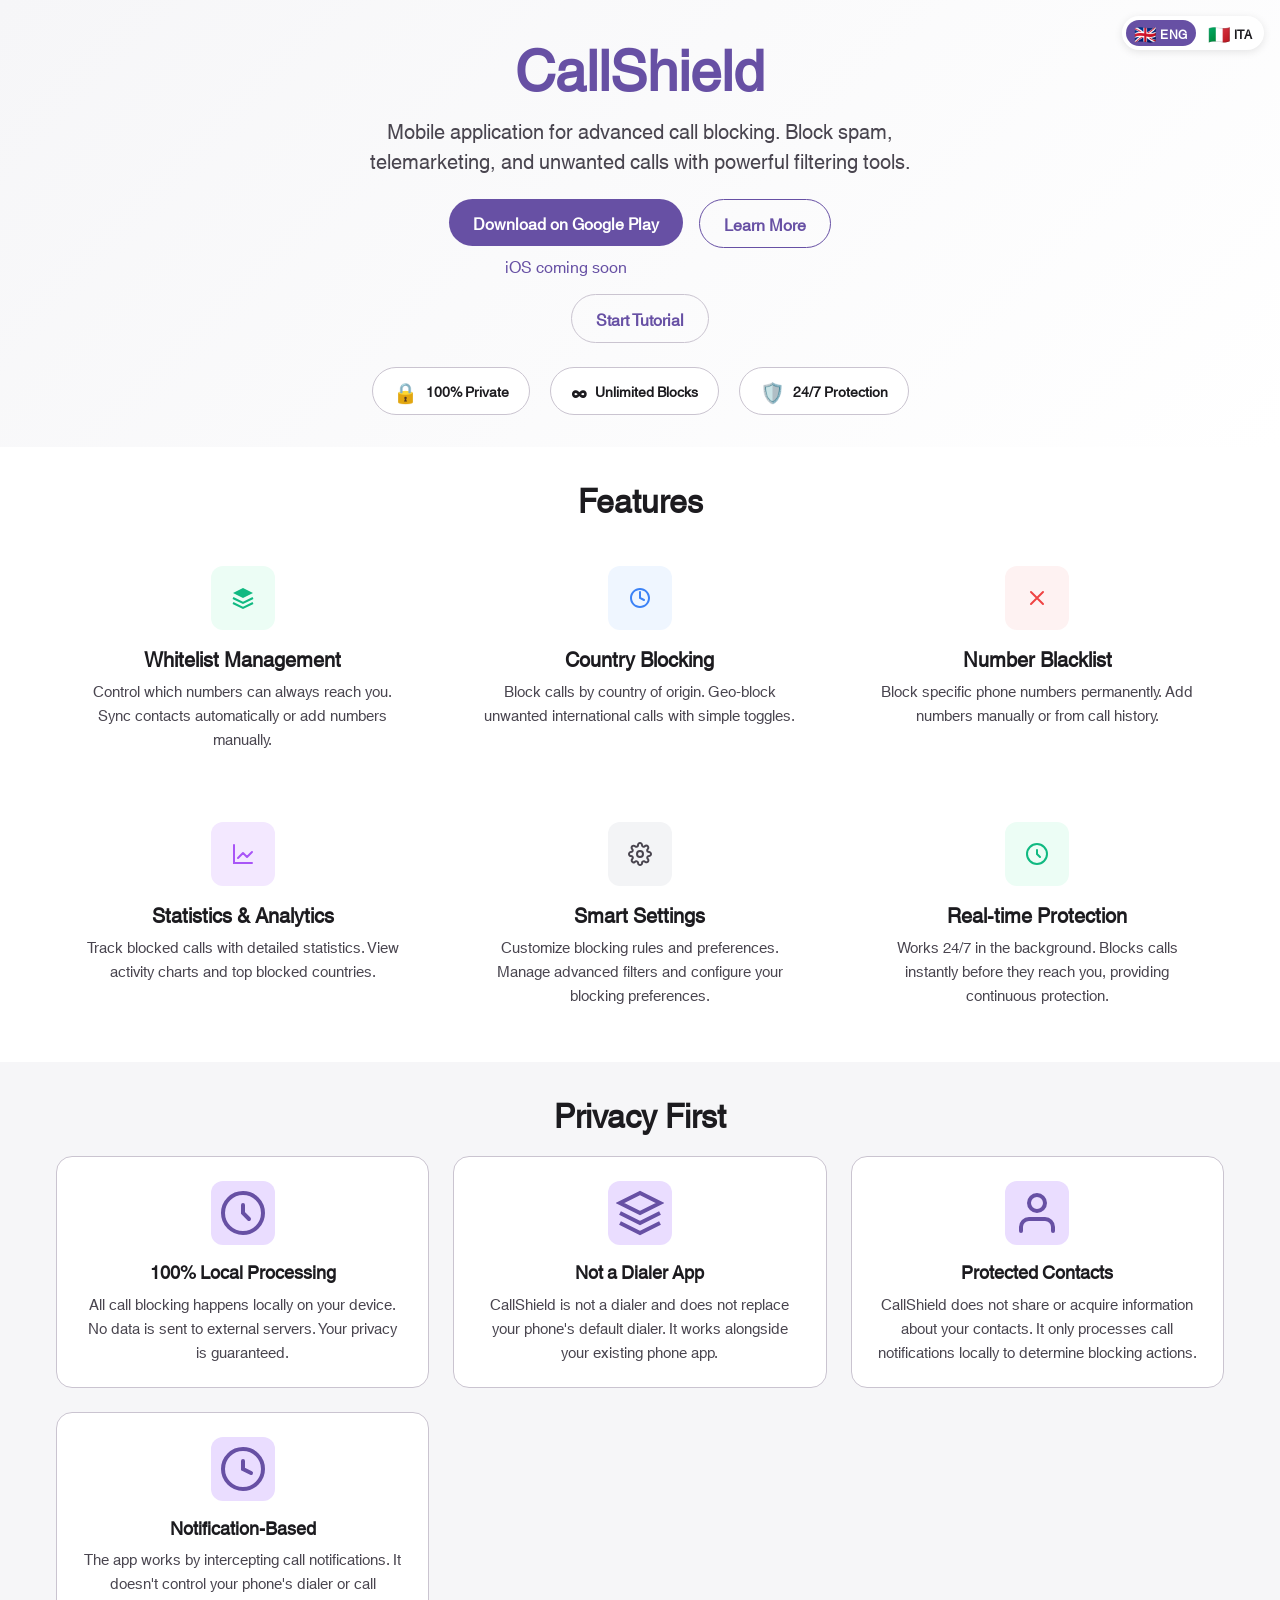
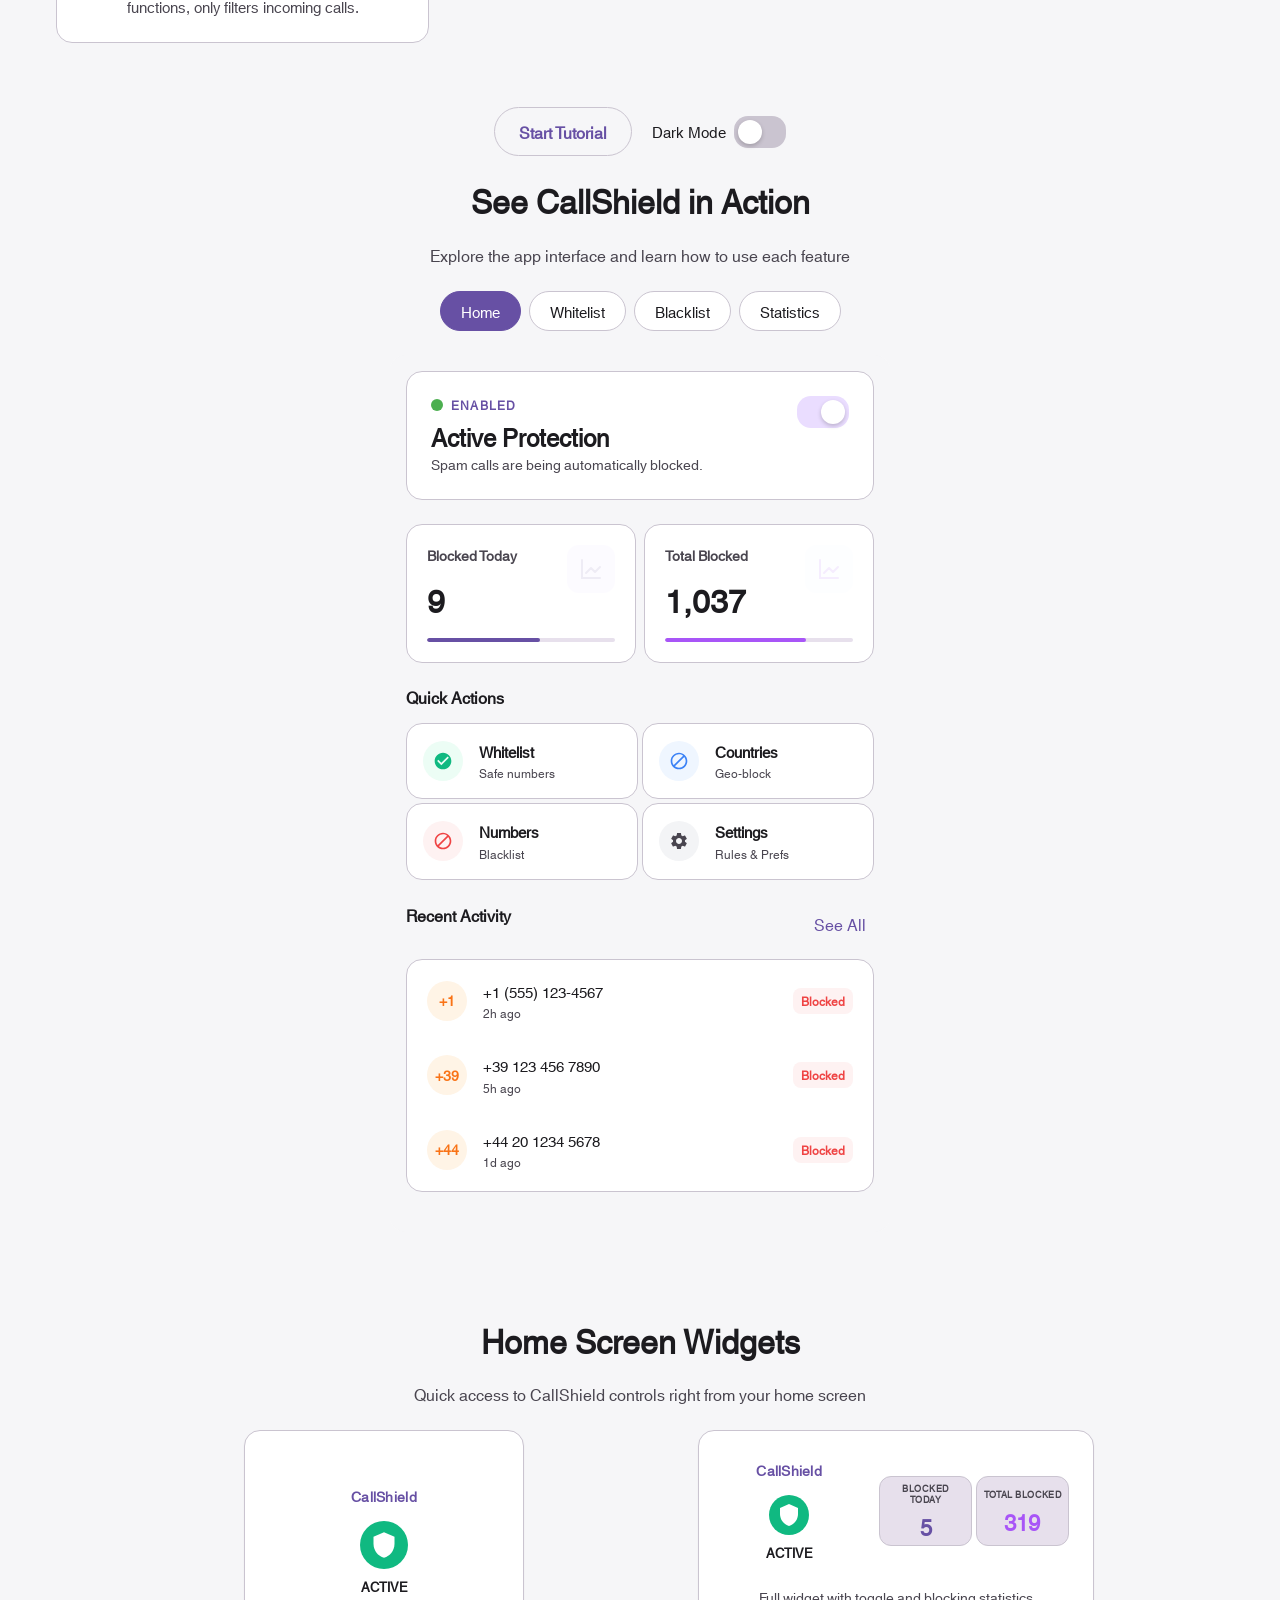
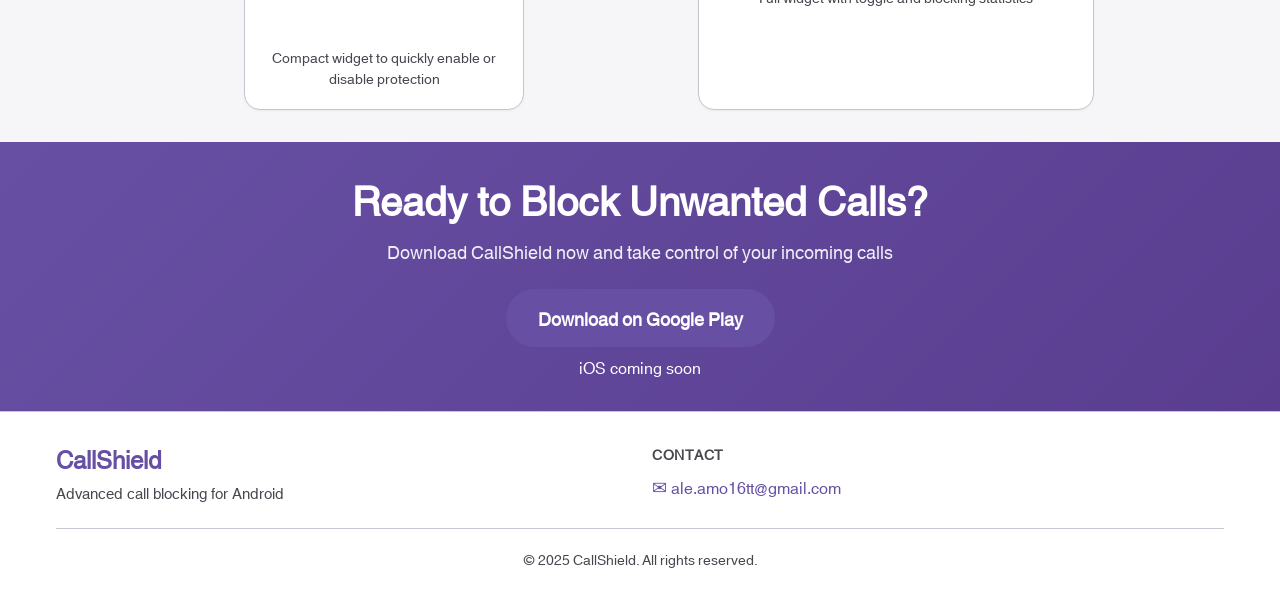
==== commit df8567ca: "update" ====
--- a/CallShield/index.html
+++ b/CallShield/index.html
@@ -918,29 +918,27 @@
             <div class="widgets-grid">
                 <!-- Widget 2x2 Toggle -->
                 <div class="widget-preview-card widget-preview-2x2" id="widget-preview-2x2">
-                    <div class="widget-app-name" data-i18n="meta.title">CallShield</div>
-                    <div class="widget-shield-container active" id="widget-2x2-shield">
-                        <svg class="widget-shield-icon" viewBox="0 0 24 24" fill="none" xmlns="http://www.w3.org/2000/svg">
-                            <path d="M12 2L2 7L12 12L22 7L12 2Z" fill="currentColor"/>
-                            <path d="M2 17L12 22L22 17" stroke="currentColor" stroke-width="2"/>
-                            <path d="M2 12L12 17L22 12" stroke="currentColor" stroke-width="2"/>
-                        </svg>
-                    </div>
-                    <div class="widget-status-text active" id="widget-2x2-status" data-i18n="widgets.statusActive">ACTIVE</div>
-                    <p class="feature-description" data-i18n="widgets.toggle.description" style="margin-top: var(--spacing-sm); text-align: center;">Compact widget to quickly enable or disable protection</p>
+                    <div class="widget-inner">
+                        <div class="widget-app-name">CallShield</div>
+                        <div class="widget-shield-container active" id="widget-2x2-shield">
+                            <svg class="widget-shield-icon" viewBox="0 0 24 24" fill="none" xmlns="http://www.w3.org/2000/svg">
+                                <path d="M12,1L3,5v6c0,5.55 3.84,10.74 9,12 5.16,-1.26 9,-6.45 9,-12V5L12,1z" fill="currentColor"/>
+                            </svg>
+                        </div>
+                        <div class="widget-status-text active" id="widget-2x2-status" data-i18n="widgets.statusActive">ACTIVE</div>
+                    </div>
+                    <p class="widget-description" data-i18n="widgets.toggle.description">Compact widget to quickly enable or disable protection</p>
                 </div>
 
                 <!-- Widget 4x2 Stats -->
                 <div class="widget-preview-card widget-preview-4x2" id="widget-preview-4x2">
-                    <div class="widget-stats-layout">
+                    <div class="widget-4x2-content">
                         <!-- Toggle Section -->
-                        <div class="widget-toggle-section">
-                            <div class="widget-app-name" data-i18n="meta.title">CallShield</div>
-                            <div class="widget-shield-container active" id="widget-4x2-shield">
+                        <div class="widget-toggle-section" id="widget-4x2-toggle-section">
+                            <div class="widget-app-name">CallShield</div>
+                            <div class="widget-shield-container active widget-shield-small" id="widget-4x2-shield">
                                 <svg class="widget-shield-icon" viewBox="0 0 24 24" fill="none" xmlns="http://www.w3.org/2000/svg">
-                                    <path d="M12 2L2 7L12 12L22 7L12 2Z" fill="currentColor"/>
-                                    <path d="M2 17L12 22L22 17" stroke="currentColor" stroke-width="2"/>
-                                    <path d="M2 12L12 17L22 12" stroke="currentColor" stroke-width="2"/>
+                                    <path d="M12,1L3,5v6c0,5.55 3.84,10.74 9,12 5.16,-1.26 9,-6.45 9,-12V5L12,1z" fill="currentColor"/>
                                 </svg>
                             </div>
                             <div class="widget-status-text active" id="widget-4x2-status" data-i18n="widgets.statusActive">ACTIVE</div>
@@ -954,11 +952,11 @@
                             </div>
                             <div class="widget-stat-card">
                                 <div class="widget-stat-label" data-i18n="widgets.totalBlocked">Total Blocked</div>
-                                <div class="widget-stat-value secondary" id="widget-stat-total">0</div>
-                            </div>
-                        </div>
-                    </div>
-                    <p class="feature-description" data-i18n="widgets.stats.description" style="margin-top: var(--spacing-md); text-align: center;">Full widget with toggle and blocking statistics</p>
+                                <div class="widget-stat-value widget-stat-value-purple" id="widget-stat-total">0</div>
+                            </div>
+                        </div>
+                    </div>
+                    <p class="widget-description" data-i18n="widgets.stats.description">Full widget with toggle and blocking statistics</p>
                 </div>
             </div>
         </div>
--- a/CallShield/styles.css
+++ b/CallShield/styles.css
@@ -2642,13 +2642,13 @@
    Widgets Section
    ============================================ */
 .widgets-section {
-    background-color: var(--surface);
+    background-color: var(--background-light);
     padding: var(--spacing-2xl) 0;
 }
 
 .widgets-grid {
     display: grid;
-    grid-template-columns: repeat(auto-fit, minmax(300px, 1fr));
+    grid-template-columns: repeat(auto-fit, minmax(320px, 1fr));
     gap: var(--spacing-xl);
     margin-top: var(--spacing-xl);
     max-width: 1000px;
@@ -2660,33 +2660,33 @@
     background-color: var(--surface);
     border: 1px solid var(--outline-variant);
     border-radius: var(--radius-lg);
-    padding: var(--spacing-xl);
+    padding: var(--spacing-lg);
     transition: all var(--transition-base);
     cursor: pointer;
     position: relative;
     overflow: hidden;
+    box-shadow: var(--shadow-sm);
 }
 
 .widget-preview-card:hover {
     border-color: var(--primary);
-    transform: translateY(-4px);
+    transform: translateY(-2px);
     box-shadow: var(--shadow-md);
 }
 
+/* Widget 2x2 */
 .widget-preview-2x2 {
+    max-width: 280px;
+    margin: 0 auto;
+}
+
+.widget-preview-2x2 .widget-inner {
     display: flex;
     flex-direction: column;
     align-items: center;
     justify-content: center;
-    min-height: 200px;
-    gap: var(--spacing-md);
-}
-
-.widget-preview-4x2 {
-    display: flex;
-    flex-direction: column;
-    gap: var(--spacing-md);
-    min-height: 200px;
+    padding: var(--spacing-sm);
+    min-height: 180px;
 }
 
 .widget-app-name {
@@ -2694,7 +2694,8 @@
     font-weight: 700;
     color: var(--primary);
     text-align: center;
-    margin-bottom: var(--spacing-sm);
+    margin-bottom: 14px;
+    letter-spacing: 0.02em;
 }
 
 .widget-shield-container {
@@ -2706,6 +2707,7 @@
     justify-content: center;
     transition: all var(--transition-base);
     position: relative;
+    margin-bottom: 4px;
 }
 
 .widget-shield-container.active {
@@ -2714,13 +2716,23 @@
 
 .widget-shield-container.inactive {
     background-color: #EF4444;
+}
+
+.widget-shield-container.widget-shield-small {
+    width: 40px;
+    height: 40px;
 }
 
 .widget-shield-icon {
     width: 28px;
     height: 28px;
     color: white;
-    transition: all var(--transition-base);
+    display: block;
+}
+
+.widget-shield-container.widget-shield-small .widget-shield-icon {
+    width: 24px;
+    height: 24px;
 }
 
 .widget-shield-container.active .widget-shield-icon {
@@ -2743,22 +2755,37 @@
     font-weight: 700;
     text-align: center;
     transition: color var(--transition-base);
+    margin-top: 4px;
 }
 
 .widget-status-text.active {
-    color: var(--primary);
+    color: var(--on-surface);
 }
 
 .widget-status-text.inactive {
     color: #BA1A1A;
 }
 
-/* Widget 4x2 Layout */
-.widget-stats-layout {
+.widget-description {
+    font-size: 0.875rem;
+    color: var(--on-surface-variant);
+    margin-top: var(--spacing-md);
+    text-align: center;
+    line-height: 1.5;
+}
+
+/* Widget 4x2 */
+.widget-preview-4x2 {
+    max-width: 600px;
+    margin: 0 auto;
+}
+
+.widget-4x2-content {
     display: flex;
     flex-direction: row;
     gap: var(--spacing-md);
-    align-items: flex-start;
+    align-items: center;
+    min-height: 120px;
 }
 
 .widget-toggle-section {
@@ -2766,31 +2793,34 @@
     flex-direction: column;
     align-items: center;
     justify-content: center;
+    flex: 0 0 auto;
+    width: 140px;
+    gap: 0;
+    padding: 4px;
+}
+
+.widget-stats-section {
+    display: flex;
+    flex-direction: row;
+    gap: 4px;
     flex: 1;
-    gap: var(--spacing-sm);
-}
-
-.widget-stats-section {
-    display: flex;
-    flex-direction: row;
-    gap: var(--spacing-sm);
-    flex: 2;
-    align-items: center;
-    justify-content: center;
+    align-items: center;
+    justify-content: center;
+    padding: 4px;
 }
 
 .widget-stat-card {
     background-color: var(--surface-variant);
     border: 1px solid var(--outline-variant);
     border-radius: var(--radius-md);
-    padding: var(--spacing-sm);
+    padding: 6px;
     flex: 1;
     display: flex;
     flex-direction: column;
     align-items: center;
     justify-content: center;
-    gap: var(--spacing-xs);
-    min-height: 80px;
+    gap: 4px;
+    min-height: 70px;
 }
 
 .widget-stat-label {
@@ -2800,6 +2830,7 @@
     text-align: center;
     text-transform: uppercase;
     letter-spacing: 0.05em;
+    line-height: 1.2;
 }
 
 .widget-stat-value {
@@ -2808,29 +2839,19 @@
     color: var(--primary);
     text-align: center;
     transition: all var(--transition-base);
-}
-
-.widget-stat-value.secondary {
+    line-height: 1.2;
+    margin-top: 4px;
+}
+
+.widget-stat-value-purple {
     color: var(--icon-purple);
 }
 
-.widget-refresh-icon {
-    position: absolute;
-    top: var(--spacing-sm);
-    right: var(--spacing-sm);
-    width: 20px;
-    height: 20px;
-    color: var(--on-surface-variant);
-    opacity: 0.6;
-    transition: transform var(--transition-base);
-}
-
-.widget-refresh-icon:hover {
-    opacity: 1;
-    transform: rotate(180deg);
-}
-
 /* Dark mode adjustments */
+body.dark-mode .widgets-section {
+    background-color: var(--background-light);
+}
+
 body.dark-mode .widget-stat-card {
     background-color: var(--surface-variant);
     border-color: var(--outline-variant);
@@ -2848,14 +2869,25 @@
 @media (max-width: 768px) {
     .widgets-grid {
         grid-template-columns: 1fr;
-    }
-    
-    .widget-stats-layout {
+        gap: var(--spacing-lg);
+    }
+    
+    .widget-preview-2x2,
+    .widget-preview-4x2 {
+        max-width: 100%;
+    }
+    
+    .widget-4x2-content {
         flex-direction: column;
+        gap: var(--spacing-sm);
     }
     
     .widget-stats-section {
         width: 100%;
     }
-}
-
+    
+    .widget-toggle-section {
+        width: 100%;
+    }
+}
+
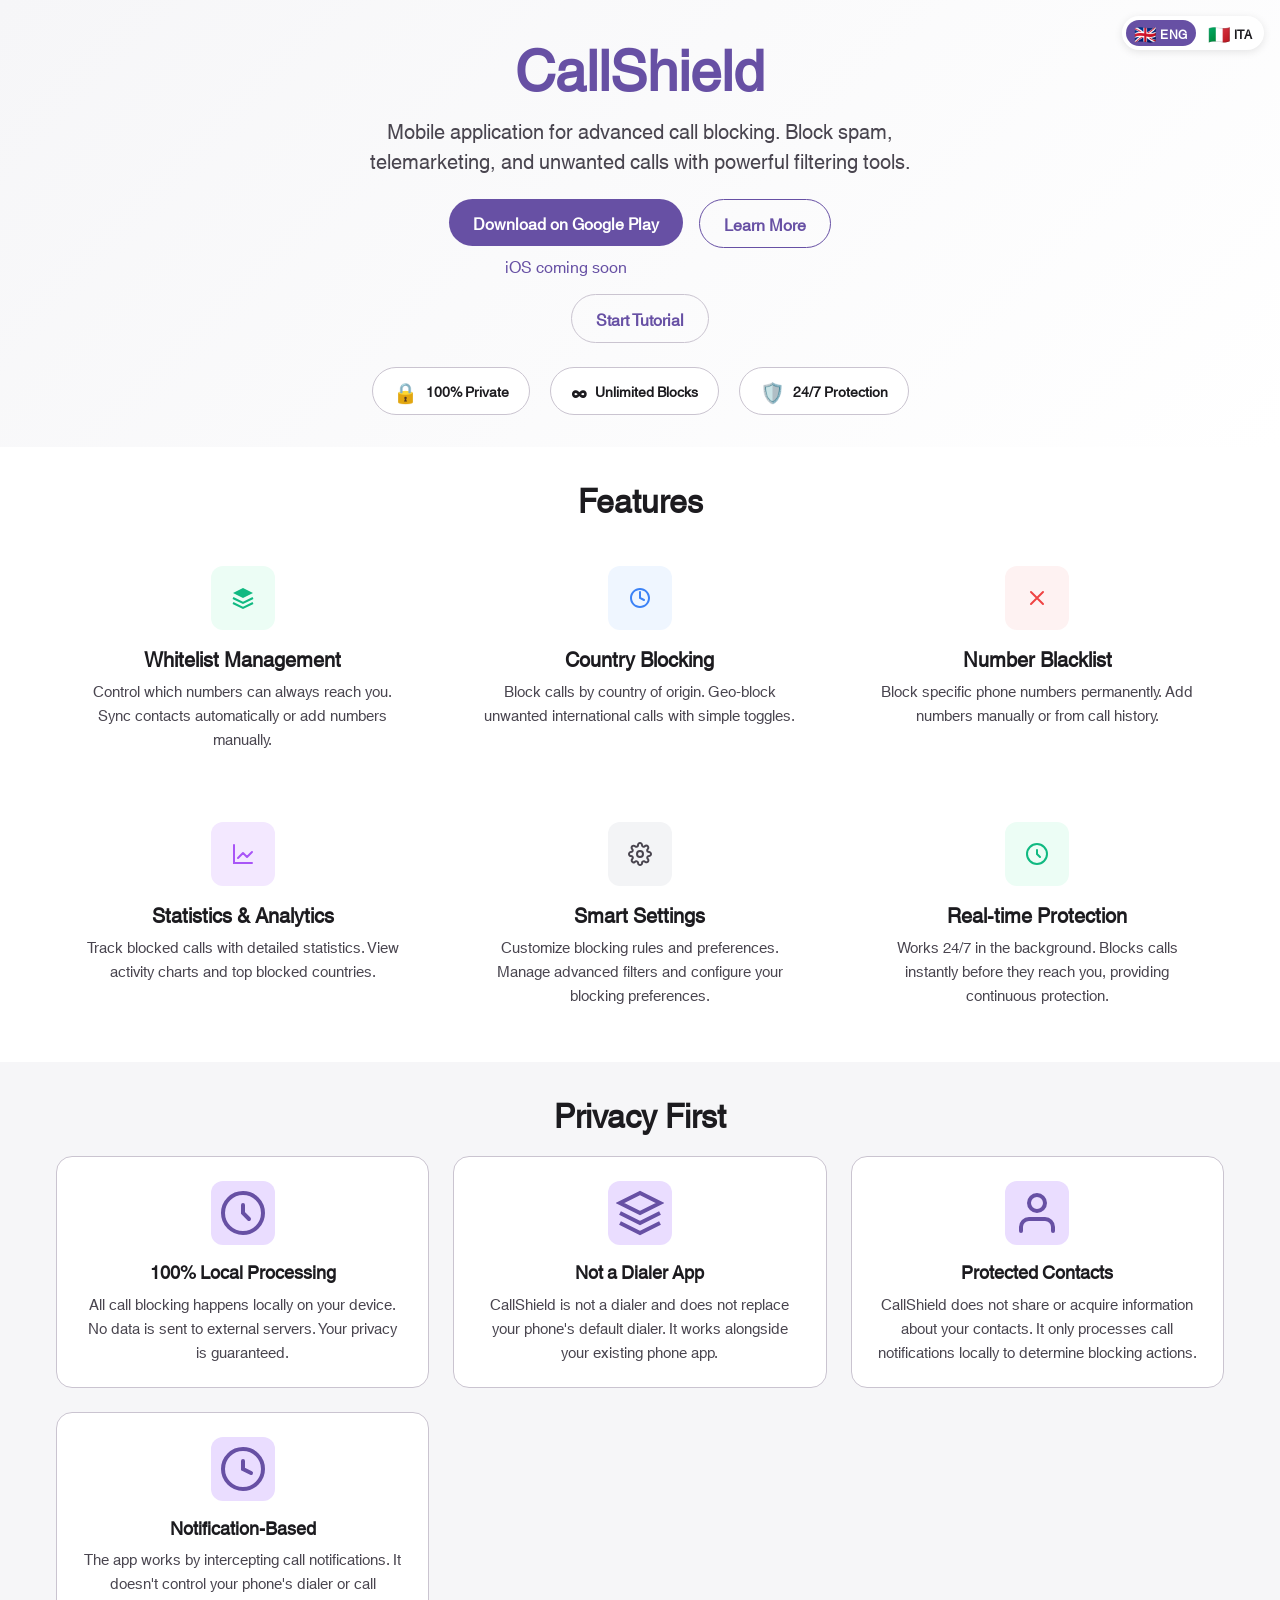
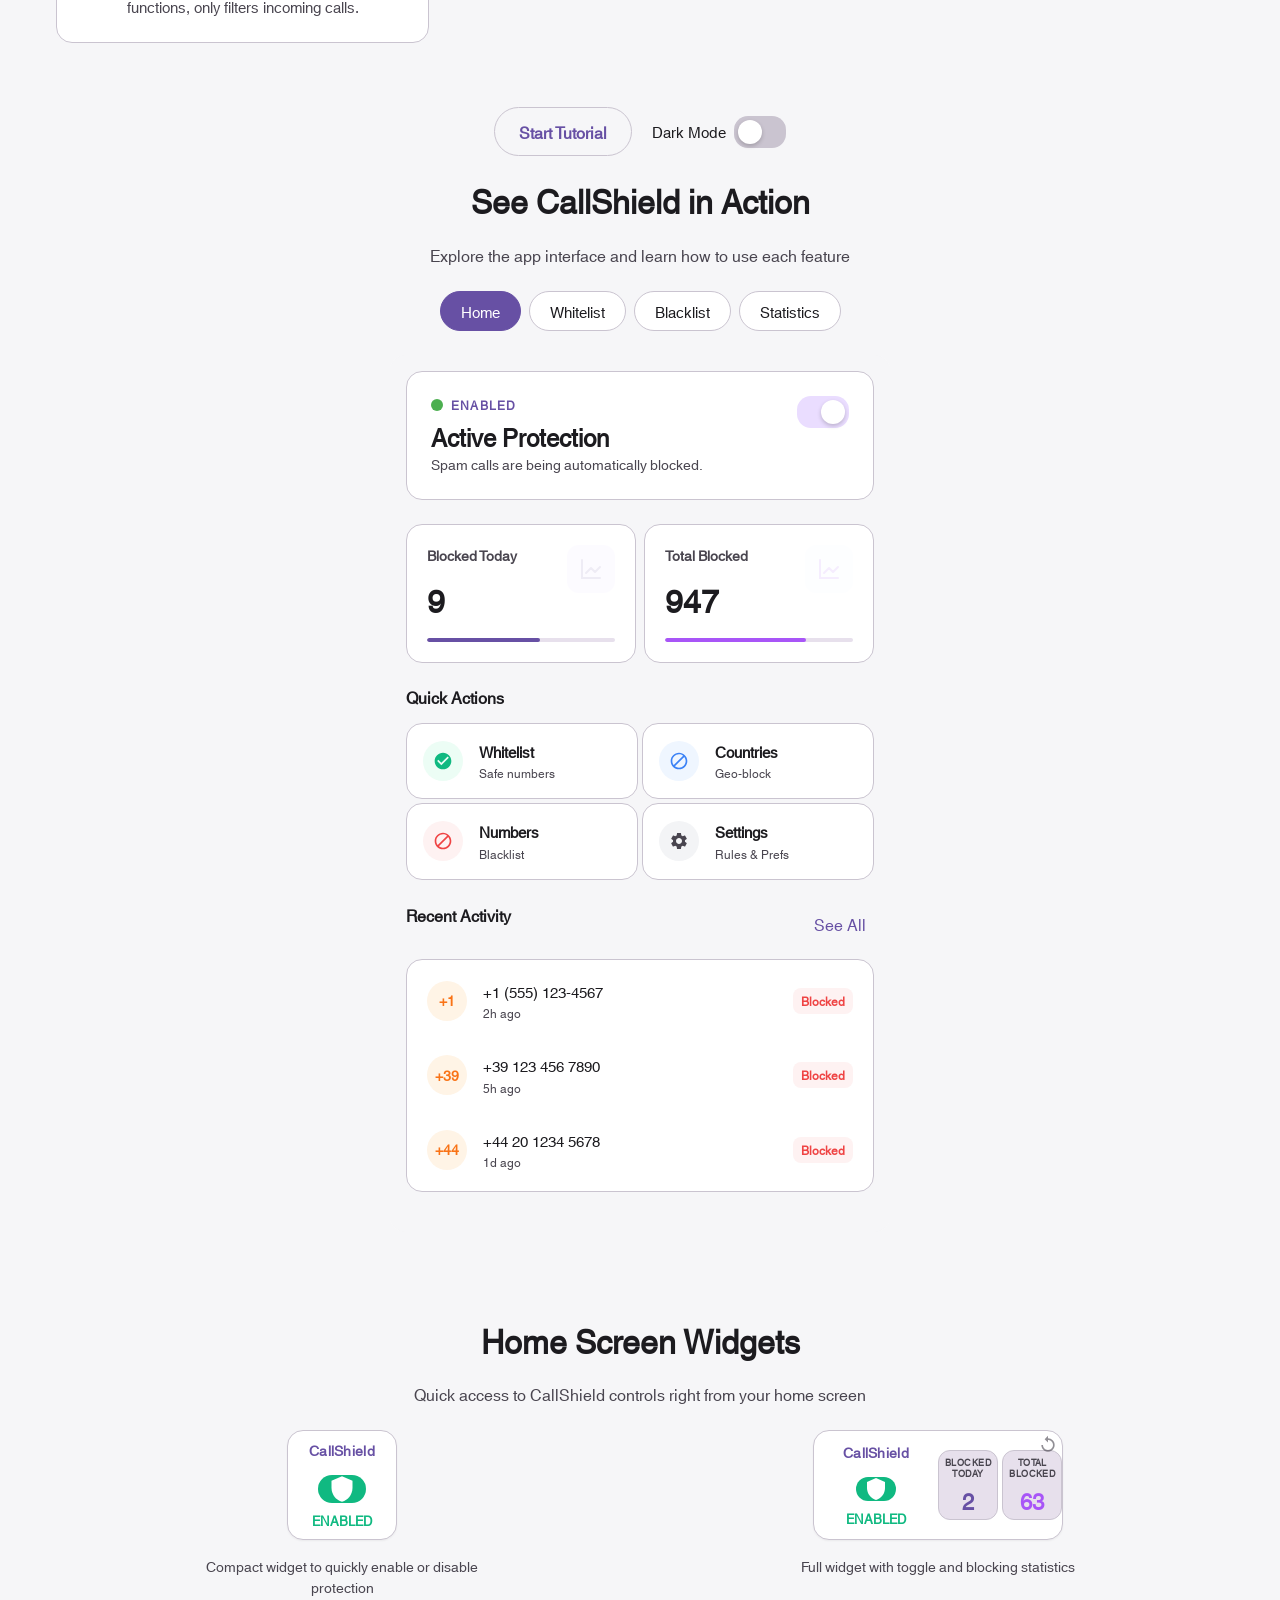
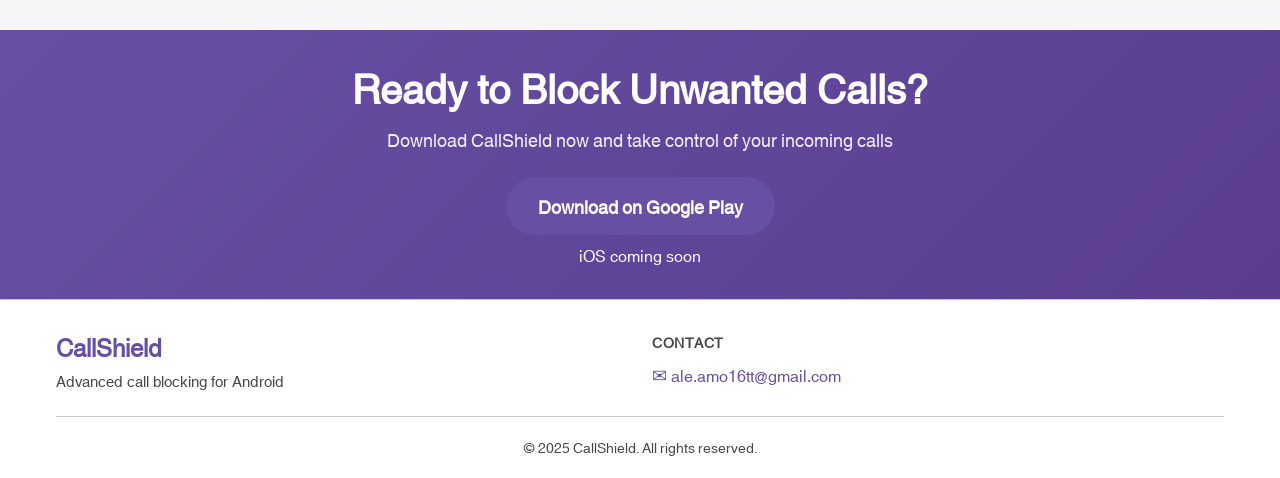
==== commit 91186eae: "update" ====
--- a/CallShield/index.html
+++ b/CallShield/index.html
@@ -917,44 +917,54 @@
             
             <div class="widgets-grid">
                 <!-- Widget 2x2 Toggle -->
-                <div class="widget-preview-card widget-preview-2x2" id="widget-preview-2x2">
-                    <div class="widget-inner">
-                        <div class="widget-app-name">CallShield</div>
-                        <div class="widget-shield-container active" id="widget-2x2-shield">
-                            <svg class="widget-shield-icon" viewBox="0 0 24 24" fill="none" xmlns="http://www.w3.org/2000/svg">
-                                <path d="M12,1L3,5v6c0,5.55 3.84,10.74 9,12 5.16,-1.26 9,-6.45 9,-12V5L12,1z" fill="currentColor"/>
-                            </svg>
-                        </div>
-                        <div class="widget-status-text active" id="widget-2x2-status" data-i18n="widgets.statusActive">ACTIVE</div>
-                    </div>
-                    <p class="widget-description" data-i18n="widgets.toggle.description">Compact widget to quickly enable or disable protection</p>
-                </div>
-
-                <!-- Widget 4x2 Stats -->
-                <div class="widget-preview-card widget-preview-4x2" id="widget-preview-4x2">
-                    <div class="widget-4x2-content">
-                        <!-- Toggle Section -->
-                        <div class="widget-toggle-section" id="widget-4x2-toggle-section">
+                <div class="widget-item">
+                    <div class="widget-preview-card widget-preview-2x2" id="widget-preview-2x2">
+                        <div class="widget-inner">
                             <div class="widget-app-name">CallShield</div>
-                            <div class="widget-shield-container active widget-shield-small" id="widget-4x2-shield">
+                            <div class="widget-shield-container active" id="widget-2x2-shield">
                                 <svg class="widget-shield-icon" viewBox="0 0 24 24" fill="none" xmlns="http://www.w3.org/2000/svg">
                                     <path d="M12,1L3,5v6c0,5.55 3.84,10.74 9,12 5.16,-1.26 9,-6.45 9,-12V5L12,1z" fill="currentColor"/>
                                 </svg>
                             </div>
-                            <div class="widget-status-text active" id="widget-4x2-status" data-i18n="widgets.statusActive">ACTIVE</div>
-                        </div>
-
-                        <!-- Stats Section -->
-                        <div class="widget-stats-section">
-                            <div class="widget-stat-card">
-                                <div class="widget-stat-label" data-i18n="widgets.blockedToday">Blocked Today</div>
-                                <div class="widget-stat-value" id="widget-stat-today">0</div>
-                            </div>
-                            <div class="widget-stat-card">
-                                <div class="widget-stat-label" data-i18n="widgets.totalBlocked">Total Blocked</div>
-                                <div class="widget-stat-value widget-stat-value-purple" id="widget-stat-total">0</div>
-                            </div>
-                        </div>
+                            <div class="widget-status-text active" id="widget-2x2-status" data-i18n="widgets.statusActive">ENABLED</div>
+                        </div>
+                    </div>
+                    <p class="widget-description" data-i18n="widgets.toggle.description">Compact widget to quickly enable or disable protection</p>
+                </div>
+
+                <!-- Widget 4x2 Stats -->
+                <div class="widget-item">
+                    <div class="widget-preview-card widget-preview-4x2" id="widget-preview-4x2">
+                        <div class="widget-4x2-content">
+                            <!-- Toggle Section -->
+                            <div class="widget-toggle-section" id="widget-4x2-toggle-section">
+                                <div class="widget-app-name">CallShield</div>
+                                <div class="widget-shield-container active widget-shield-small" id="widget-4x2-shield">
+                                    <svg class="widget-shield-icon" viewBox="0 0 24 24" fill="none" xmlns="http://www.w3.org/2000/svg">
+                                        <path d="M12,1L3,5v6c0,5.55 3.84,10.74 9,12 5.16,-1.26 9,-6.45 9,-12V5L12,1z" fill="currentColor"/>
+                                    </svg>
+                                </div>
+                                <div class="widget-status-text active" id="widget-4x2-status" data-i18n="widgets.statusActive">ENABLED</div>
+                            </div>
+
+                            <!-- Stats Section -->
+                            <div class="widget-stats-section">
+                                <div class="widget-stat-card">
+                                    <div class="widget-stat-label" data-i18n="widgets.blockedToday">Blocked Today</div>
+                                    <div class="widget-stat-value" id="widget-stat-today">0</div>
+                                </div>
+                                <div class="widget-stat-card">
+                                    <div class="widget-stat-label" data-i18n="widgets.totalBlocked">Total Blocked</div>
+                                    <div class="widget-stat-value widget-stat-value-purple" id="widget-stat-total">0</div>
+                                </div>
+                            </div>
+                        </div>
+                        <!-- Refresh Button -->
+                        <button class="widget-refresh-button" id="widget-refresh-btn" aria-label="Refresh" data-i18n-aria-label="widgets.refresh">
+                            <svg class="widget-refresh-icon" viewBox="0 0 24 24" fill="none" xmlns="http://www.w3.org/2000/svg">
+                                <path d="M12 4V1L8 5L12 9V6C15.31 6 18 8.69 18 12C18 15.31 15.31 18 12 18C8.69 18 6 15.31 6 12H4C4 16.42 7.58 20 12 20C16.42 20 20 16.42 20 12C20 7.58 16.42 4 12 4Z" fill="currentColor"/>
+                            </svg>
+                        </button>
                     </div>
                     <p class="widget-description" data-i18n="widgets.stats.description">Full widget with toggle and blocking statistics</p>
                 </div>
--- a/CallShield/styles.css
+++ b/CallShield/styles.css
@@ -2648,24 +2648,38 @@
 
 .widgets-grid {
     display: grid;
-    grid-template-columns: repeat(auto-fit, minmax(320px, 1fr));
+    grid-template-columns: repeat(auto-fit, minmax(350px, 1fr));
     gap: var(--spacing-xl);
     margin-top: var(--spacing-xl);
-    max-width: 1000px;
+    max-width: 1200px;
     margin-left: auto;
     margin-right: auto;
+}
+
+.widget-item {
+    display: flex;
+    flex-direction: column;
+    align-items: center;
+    gap: var(--spacing-md);
 }
 
 .widget-preview-card {
     background-color: var(--surface);
     border: 1px solid var(--outline-variant);
     border-radius: var(--radius-lg);
-    padding: var(--spacing-lg);
+    padding: 8px;
     transition: all var(--transition-base);
-    cursor: pointer;
     position: relative;
     overflow: hidden;
     box-shadow: var(--shadow-sm);
+}
+
+.widget-preview-2x2 {
+    cursor: pointer;
+}
+
+.widget-preview-4x2 {
+    cursor: default;
 }
 
 .widget-preview-card:hover {
@@ -2674,10 +2688,12 @@
     box-shadow: var(--shadow-md);
 }
 
-/* Widget 2x2 */
+/* Widget 2x2 - Quadrato 110dp x 110dp */
 .widget-preview-2x2 {
-    max-width: 280px;
+    width: 110px;
+    height: 110px;
     margin: 0 auto;
+    aspect-ratio: 1;
 }
 
 .widget-preview-2x2 .widget-inner {
@@ -2685,8 +2701,8 @@
     flex-direction: column;
     align-items: center;
     justify-content: center;
-    padding: var(--spacing-sm);
-    min-height: 180px;
+    height: 100%;
+    padding: 4px;
 }
 
 .widget-app-name {
@@ -2759,33 +2775,36 @@
 }
 
 .widget-status-text.active {
-    color: var(--on-surface);
+    color: #10B981;
 }
 
 .widget-status-text.inactive {
-    color: #BA1A1A;
+    color: #EF4444;
 }
 
 .widget-description {
     font-size: 0.875rem;
     color: var(--on-surface-variant);
-    margin-top: var(--spacing-md);
     text-align: center;
     line-height: 1.5;
-}
-
-/* Widget 4x2 */
+    max-width: 300px;
+}
+
+/* Widget 4x2 - Rettangolo 250dp x 110dp (rapporto ~2.27:1) */
 .widget-preview-4x2 {
-    max-width: 600px;
+    width: 250px;
+    height: 110px;
     margin: 0 auto;
+    aspect-ratio: 250/110;
 }
 
 .widget-4x2-content {
     display: flex;
     flex-direction: row;
-    gap: var(--spacing-md);
-    align-items: center;
-    min-height: 120px;
+    gap: var(--spacing-sm);
+    align-items: center;
+    height: 100%;
+    padding: 4px;
 }
 
 .widget-toggle-section {
@@ -2794,9 +2813,10 @@
     align-items: center;
     justify-content: center;
     flex: 0 0 auto;
-    width: 140px;
+    width: 100px;
     gap: 0;
     padding: 4px;
+    height: 100%;
 }
 
 .widget-stats-section {
@@ -2807,6 +2827,7 @@
     align-items: center;
     justify-content: center;
     padding: 4px;
+    height: 100%;
 }
 
 .widget-stat-card {
@@ -2820,7 +2841,8 @@
     align-items: center;
     justify-content: center;
     gap: 4px;
-    min-height: 70px;
+    height: auto;
+    align-self: center;
 }
 
 .widget-stat-label {
@@ -2847,6 +2869,50 @@
     color: var(--icon-purple);
 }
 
+/* Refresh Button */
+.widget-refresh-button {
+    position: absolute;
+    top: 2px;
+    right: 2px;
+    width: 24px;
+    height: 24px;
+    padding: 2px;
+    border: none;
+    background: transparent;
+    cursor: pointer;
+    display: flex;
+    align-items: center;
+    justify-content: center;
+    border-radius: var(--radius-full);
+    transition: all var(--transition-base);
+    opacity: 0.6;
+}
+
+.widget-refresh-button:hover {
+    opacity: 1;
+    background-color: var(--surface-variant);
+}
+
+.widget-refresh-icon {
+    width: 20px;
+    height: 20px;
+    color: var(--on-surface-variant);
+    transition: transform var(--transition-base);
+}
+
+.widget-refresh-button.refreshing .widget-refresh-icon {
+    animation: widgetRefreshSpin 1s linear infinite;
+}
+
+@keyframes widgetRefreshSpin {
+    from {
+        transform: rotate(0deg);
+    }
+    to {
+        transform: rotate(360deg);
+    }
+}
+
 /* Dark mode adjustments */
 body.dark-mode .widgets-section {
     background-color: var(--background-light);
@@ -2872,9 +2938,14 @@
         gap: var(--spacing-lg);
     }
     
-    .widget-preview-2x2,
+    .widget-preview-2x2 {
+        width: 110px;
+        height: 110px;
+    }
+    
     .widget-preview-4x2 {
-        max-width: 100%;
+        width: 250px;
+        height: 110px;
     }
     
     .widget-4x2-content {
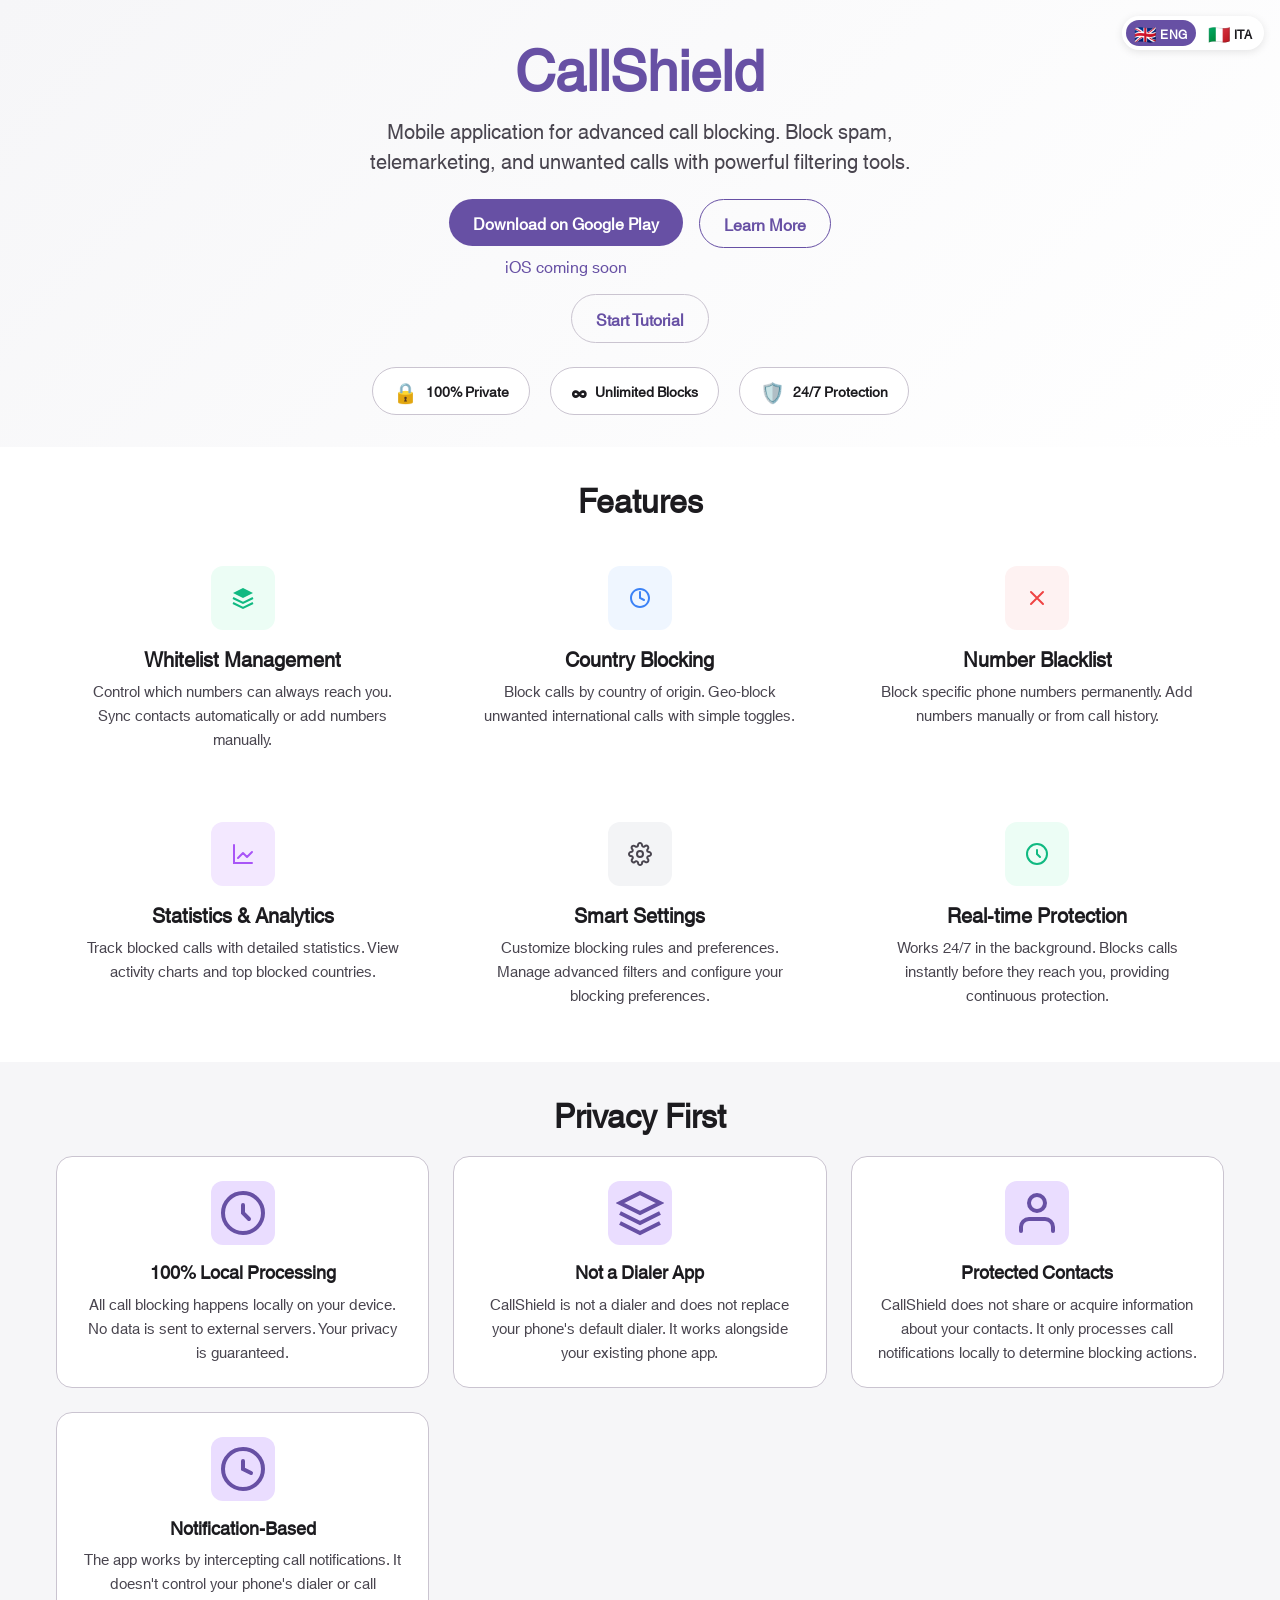
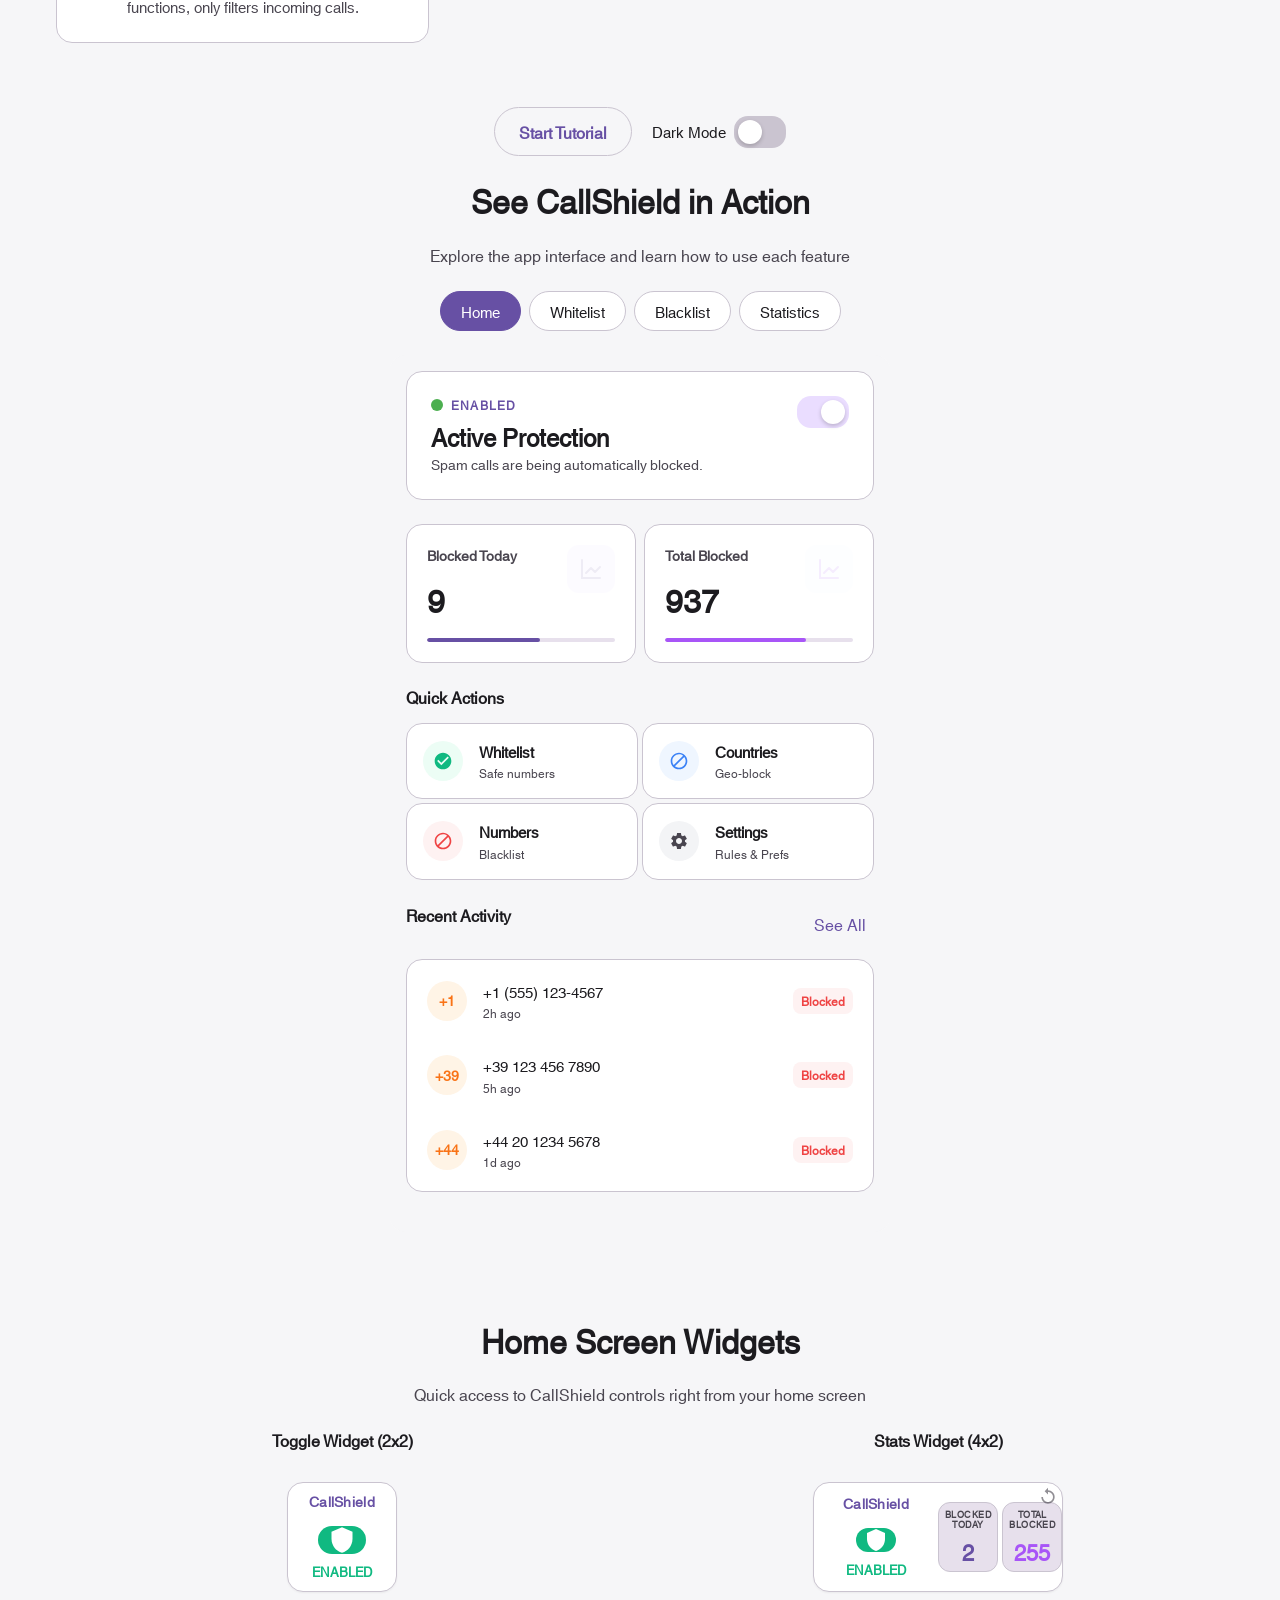
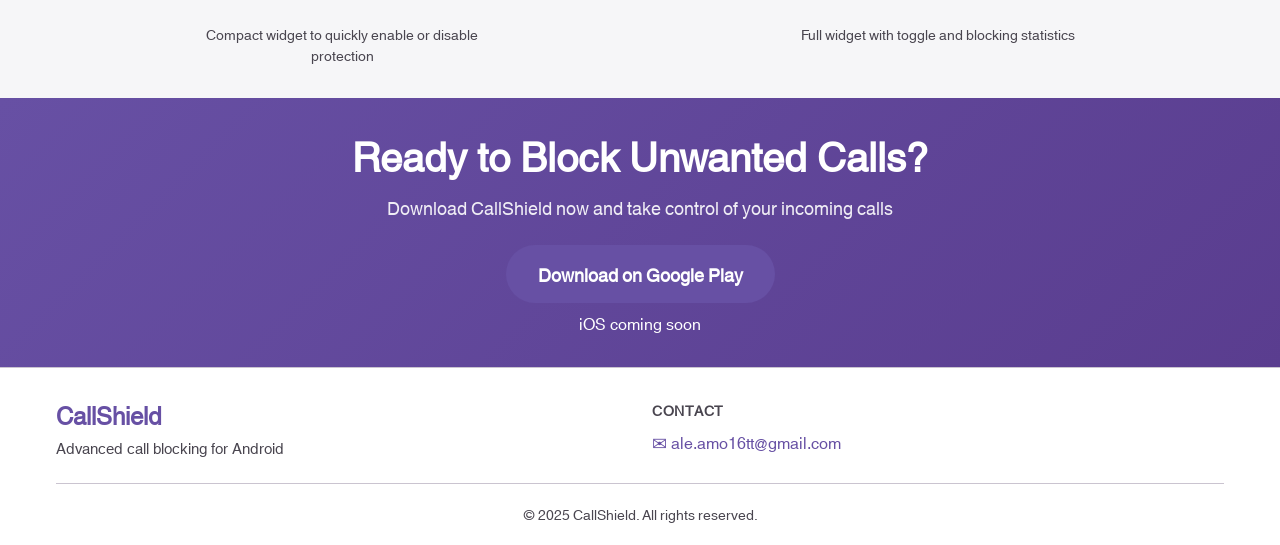
==== commit 6b49fd63: "update" ====
--- a/CallShield/index.html
+++ b/CallShield/index.html
@@ -918,9 +918,10 @@
             <div class="widgets-grid">
                 <!-- Widget 2x2 Toggle -->
                 <div class="widget-item">
+                    <h3 class="widget-title" data-i18n="widgets.toggle.name">Toggle Widget (2x2)</h3>
                     <div class="widget-preview-card widget-preview-2x2" id="widget-preview-2x2">
                         <div class="widget-inner">
-                            <div class="widget-app-name">CallShield</div>
+                            <div class="widget-app-name" data-i18n="hero.title">CallShield</div>
                             <div class="widget-shield-container active" id="widget-2x2-shield">
                                 <svg class="widget-shield-icon" viewBox="0 0 24 24" fill="none" xmlns="http://www.w3.org/2000/svg">
                                     <path d="M12,1L3,5v6c0,5.55 3.84,10.74 9,12 5.16,-1.26 9,-6.45 9,-12V5L12,1z" fill="currentColor"/>
@@ -934,11 +935,12 @@
 
                 <!-- Widget 4x2 Stats -->
                 <div class="widget-item">
+                    <h3 class="widget-title" data-i18n="widgets.stats.name">Stats Widget (4x2)</h3>
                     <div class="widget-preview-card widget-preview-4x2" id="widget-preview-4x2">
                         <div class="widget-4x2-content">
                             <!-- Toggle Section -->
                             <div class="widget-toggle-section" id="widget-4x2-toggle-section">
-                                <div class="widget-app-name">CallShield</div>
+                                <div class="widget-app-name" data-i18n="hero.title">CallShield</div>
                                 <div class="widget-shield-container active widget-shield-small" id="widget-4x2-shield">
                                     <svg class="widget-shield-icon" viewBox="0 0 24 24" fill="none" xmlns="http://www.w3.org/2000/svg">
                                         <path d="M12,1L3,5v6c0,5.55 3.84,10.74 9,12 5.16,-1.26 9,-6.45 9,-12V5L12,1z" fill="currentColor"/>
--- a/CallShield/styles.css
+++ b/CallShield/styles.css
@@ -2782,12 +2782,21 @@
     color: #EF4444;
 }
 
+.widget-title {
+    font-size: 1rem;
+    font-weight: 700;
+    color: var(--on-surface);
+    text-align: center;
+    margin-bottom: var(--spacing-md);
+}
+
 .widget-description {
     font-size: 0.875rem;
     color: var(--on-surface-variant);
     text-align: center;
     line-height: 1.5;
     max-width: 300px;
+    margin-top: var(--spacing-md);
 }
 
 /* Widget 4x2 - Rettangolo 250dp x 110dp (rapporto ~2.27:1) */
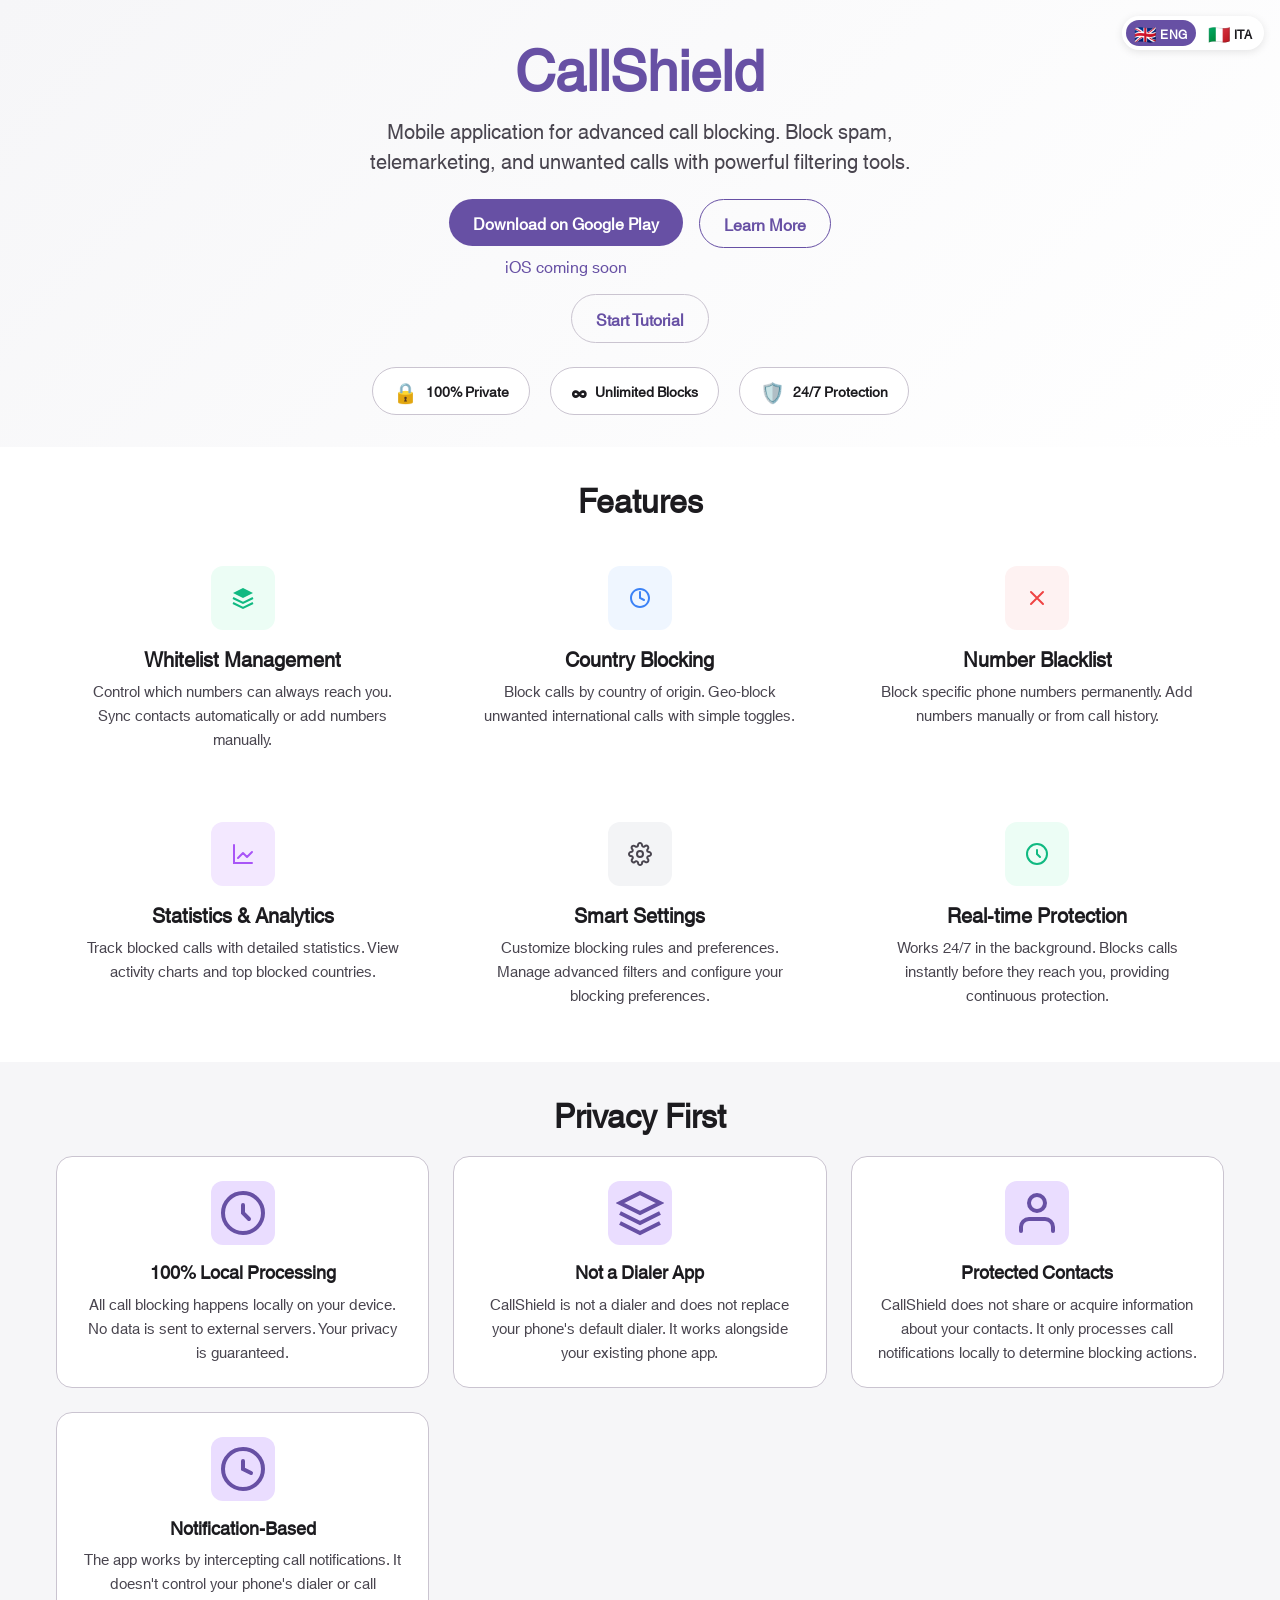
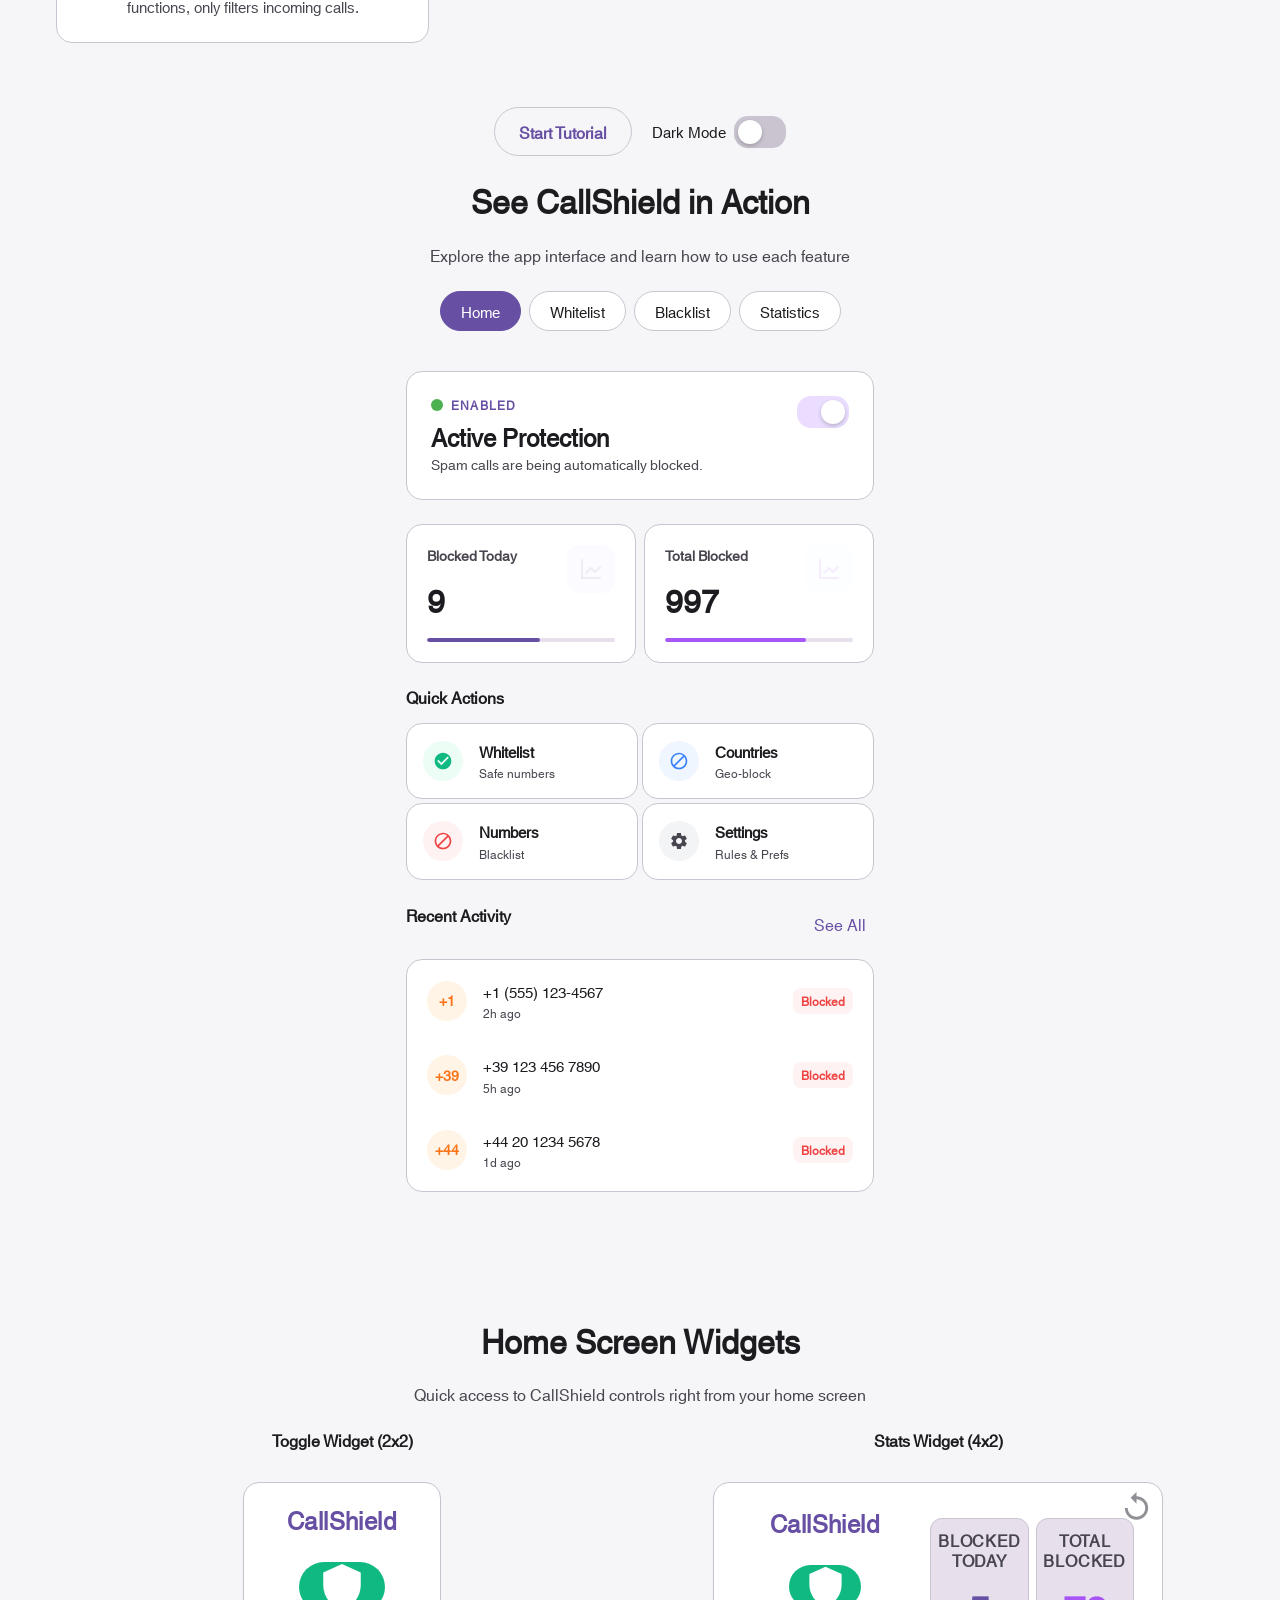
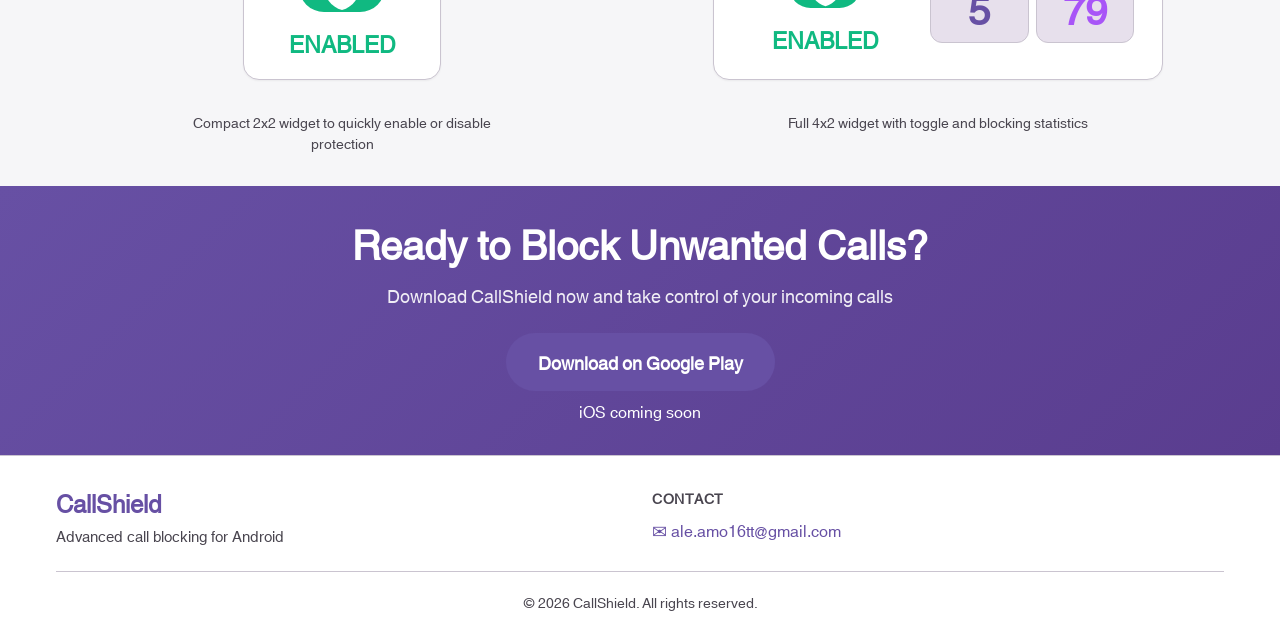
==== commit b8719c99: "update" ====
--- a/CallShield/index.html
+++ b/CallShield/index.html
@@ -1024,7 +1024,7 @@
                 </div>
             </div>
             <div class="footer-bottom">
-                <p class="footer-copyright" data-i18n="footer.copyright">© 2025 CallShield. All rights reserved.</p>
+                <p class="footer-copyright" data-i18n="footer.copyright">© 2026 CallShield. All rights reserved.</p>
             </div>
         </div>
     </footer>
--- a/CallShield/styles.css
+++ b/CallShield/styles.css
@@ -2667,11 +2667,12 @@
     background-color: var(--surface);
     border: 1px solid var(--outline-variant);
     border-radius: var(--radius-lg);
-    padding: 8px;
+    padding: 14px;
     transition: all var(--transition-base);
     position: relative;
-    overflow: hidden;
+    overflow: visible;
     box-shadow: var(--shadow-sm);
+    box-sizing: border-box;
 }
 
 .widget-preview-2x2 {
@@ -2688,12 +2689,14 @@
     box-shadow: var(--shadow-md);
 }
 
-/* Widget 2x2 - Quadrato 110dp x 110dp */
+/* Widget 2x2 - Quadrato 110dp x 110dp (scaled 1.8x for web) */
 .widget-preview-2x2 {
-    width: 110px;
-    height: 110px;
+    width: 198px;
+    height: 198px;
     margin: 0 auto;
     aspect-ratio: 1;
+    min-height: 198px;
+    max-height: 198px;
 }
 
 .widget-preview-2x2 .widget-inner {
@@ -2702,28 +2705,28 @@
     align-items: center;
     justify-content: center;
     height: 100%;
-    padding: 4px;
+    padding: 7px;
 }
 
 .widget-app-name {
-    font-size: 0.875rem;
+    font-size: 1.5rem;
     font-weight: 700;
     color: var(--primary);
     text-align: center;
-    margin-bottom: 14px;
+    margin-bottom: 25px;
     letter-spacing: 0.02em;
 }
 
 .widget-shield-container {
-    width: 48px;
-    height: 48px;
+    width: 86px;
+    height: 86px;
     border-radius: var(--radius-full);
     display: flex;
     align-items: center;
     justify-content: center;
     transition: all var(--transition-base);
     position: relative;
-    margin-bottom: 4px;
+    margin-bottom: 7px;
 }
 
 .widget-shield-container.active {
@@ -2735,20 +2738,20 @@
 }
 
 .widget-shield-container.widget-shield-small {
-    width: 40px;
-    height: 40px;
+    width: 72px;
+    height: 72px;
 }
 
 .widget-shield-icon {
-    width: 28px;
-    height: 28px;
+    width: 50px;
+    height: 50px;
     color: white;
     display: block;
 }
 
 .widget-shield-container.widget-shield-small .widget-shield-icon {
-    width: 24px;
-    height: 24px;
+    width: 43px;
+    height: 43px;
 }
 
 .widget-shield-container.active .widget-shield-icon {
@@ -2767,19 +2770,20 @@
 }
 
 .widget-status-text {
-    font-size: 0.8125rem;
+    font-size: 1.45rem;
     font-weight: 700;
     text-align: center;
     transition: color var(--transition-base);
-    margin-top: 4px;
+    margin-top: 7px;
+    color: #10B981;
 }
 
 .widget-status-text.active {
-    color: #10B981;
+    color: #10B981 !important;
 }
 
 .widget-status-text.inactive {
-    color: #EF4444;
+    color: #EF4444 !important;
 }
 
 .widget-title {
@@ -2799,12 +2803,14 @@
     margin-top: var(--spacing-md);
 }
 
-/* Widget 4x2 - Rettangolo 250dp x 110dp (rapporto ~2.27:1) */
+/* Widget 4x2 - Rettangolo 250dp x 110dp (scaled 1.8x for web) */
 .widget-preview-4x2 {
-    width: 250px;
-    height: 110px;
+    width: 450px;
+    height: 198px;
     margin: 0 auto;
     aspect-ratio: 250/110;
+    min-height: 198px;
+    max-height: 198px;
 }
 
 .widget-4x2-content {
@@ -2813,7 +2819,9 @@
     gap: var(--spacing-sm);
     align-items: center;
     height: 100%;
-    padding: 4px;
+    padding: 7px;
+    width: 100%;
+    box-sizing: border-box;
 }
 
 .widget-toggle-section {
@@ -2822,40 +2830,43 @@
     align-items: center;
     justify-content: center;
     flex: 0 0 auto;
-    width: 100px;
+    width: 180px;
     gap: 0;
-    padding: 4px;
+    padding: 7px;
     height: 100%;
+    box-sizing: border-box;
 }
 
 .widget-stats-section {
     display: flex;
     flex-direction: row;
-    gap: 4px;
+    gap: 7px;
     flex: 1;
     align-items: center;
     justify-content: center;
-    padding: 4px;
+    padding: 7px;
     height: 100%;
+    box-sizing: border-box;
+    min-width: 0;
 }
 
 .widget-stat-card {
     background-color: var(--surface-variant);
     border: 1px solid var(--outline-variant);
     border-radius: var(--radius-md);
-    padding: 6px;
+    padding: 11px;
     flex: 1;
     display: flex;
     flex-direction: column;
     align-items: center;
     justify-content: center;
-    gap: 4px;
-    height: auto;
-    align-self: center;
+    gap: 7px;
+    min-width: 0;
+    box-sizing: border-box;
 }
 
 .widget-stat-label {
-    font-size: 0.5625rem;
+    font-size: 1rem;
     font-weight: 700;
     color: var(--on-surface-variant);
     text-align: center;
@@ -2865,13 +2876,13 @@
 }
 
 .widget-stat-value {
-    font-size: 1.375rem;
+    font-size: 2.5rem;
     font-weight: 700;
     color: var(--primary);
     text-align: center;
     transition: all var(--transition-base);
     line-height: 1.2;
-    margin-top: 4px;
+    margin-top: 7px;
 }
 
 .widget-stat-value-purple {
@@ -2881,20 +2892,22 @@
 /* Refresh Button */
 .widget-refresh-button {
     position: absolute;
-    top: 2px;
-    right: 2px;
-    width: 24px;
-    height: 24px;
-    padding: 2px;
+    top: 4px;
+    right: 4px;
+    width: 43px;
+    height: 43px;
+    padding: 4px;
     border: none;
     background: transparent;
     cursor: pointer;
-    display: flex;
+    display: flex !important;
     align-items: center;
     justify-content: center;
     border-radius: var(--radius-full);
     transition: all var(--transition-base);
     opacity: 0.6;
+    z-index: 100;
+    margin: 0;
 }
 
 .widget-refresh-button:hover {
@@ -2903,10 +2916,11 @@
 }
 
 .widget-refresh-icon {
-    width: 20px;
-    height: 20px;
+    width: 36px;
+    height: 36px;
     color: var(--on-surface-variant);
     transition: transform var(--transition-base);
+    display: block;
 }
 
 .widget-refresh-button.refreshing .widget-refresh-icon {
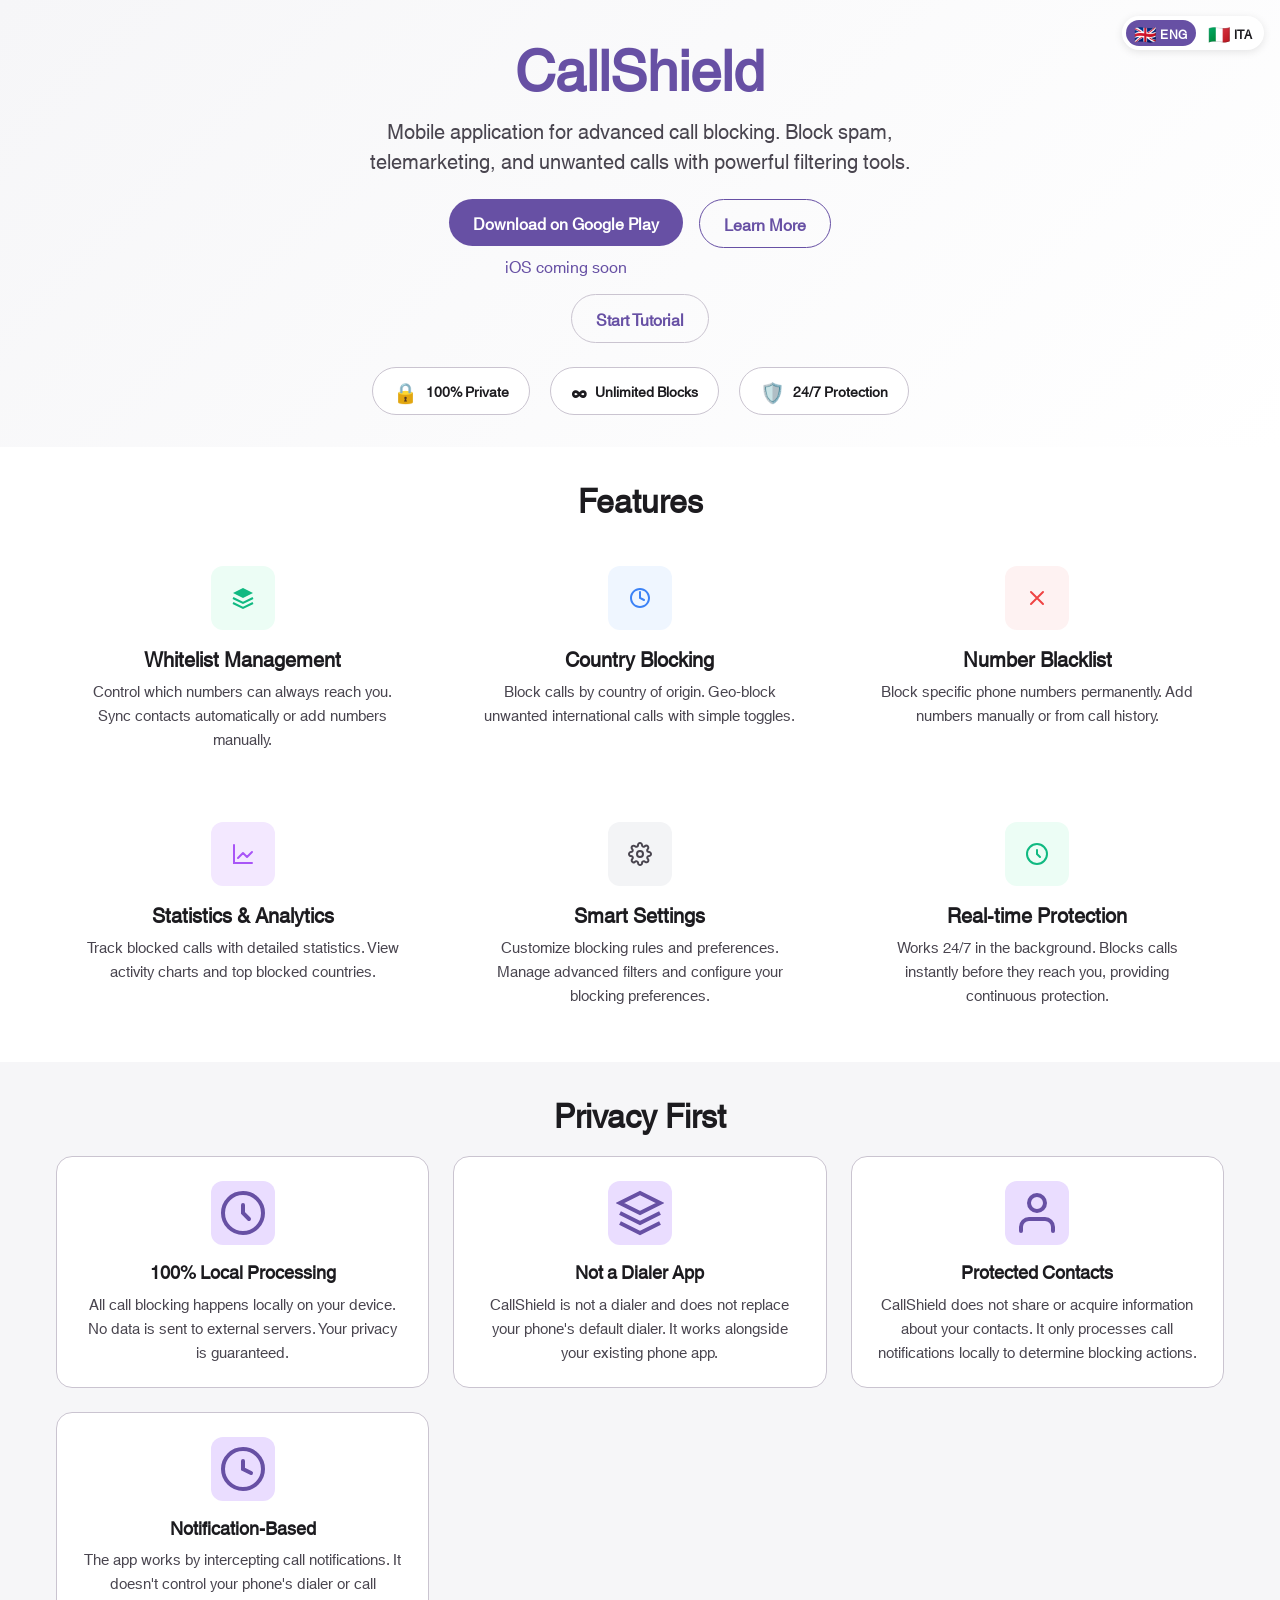
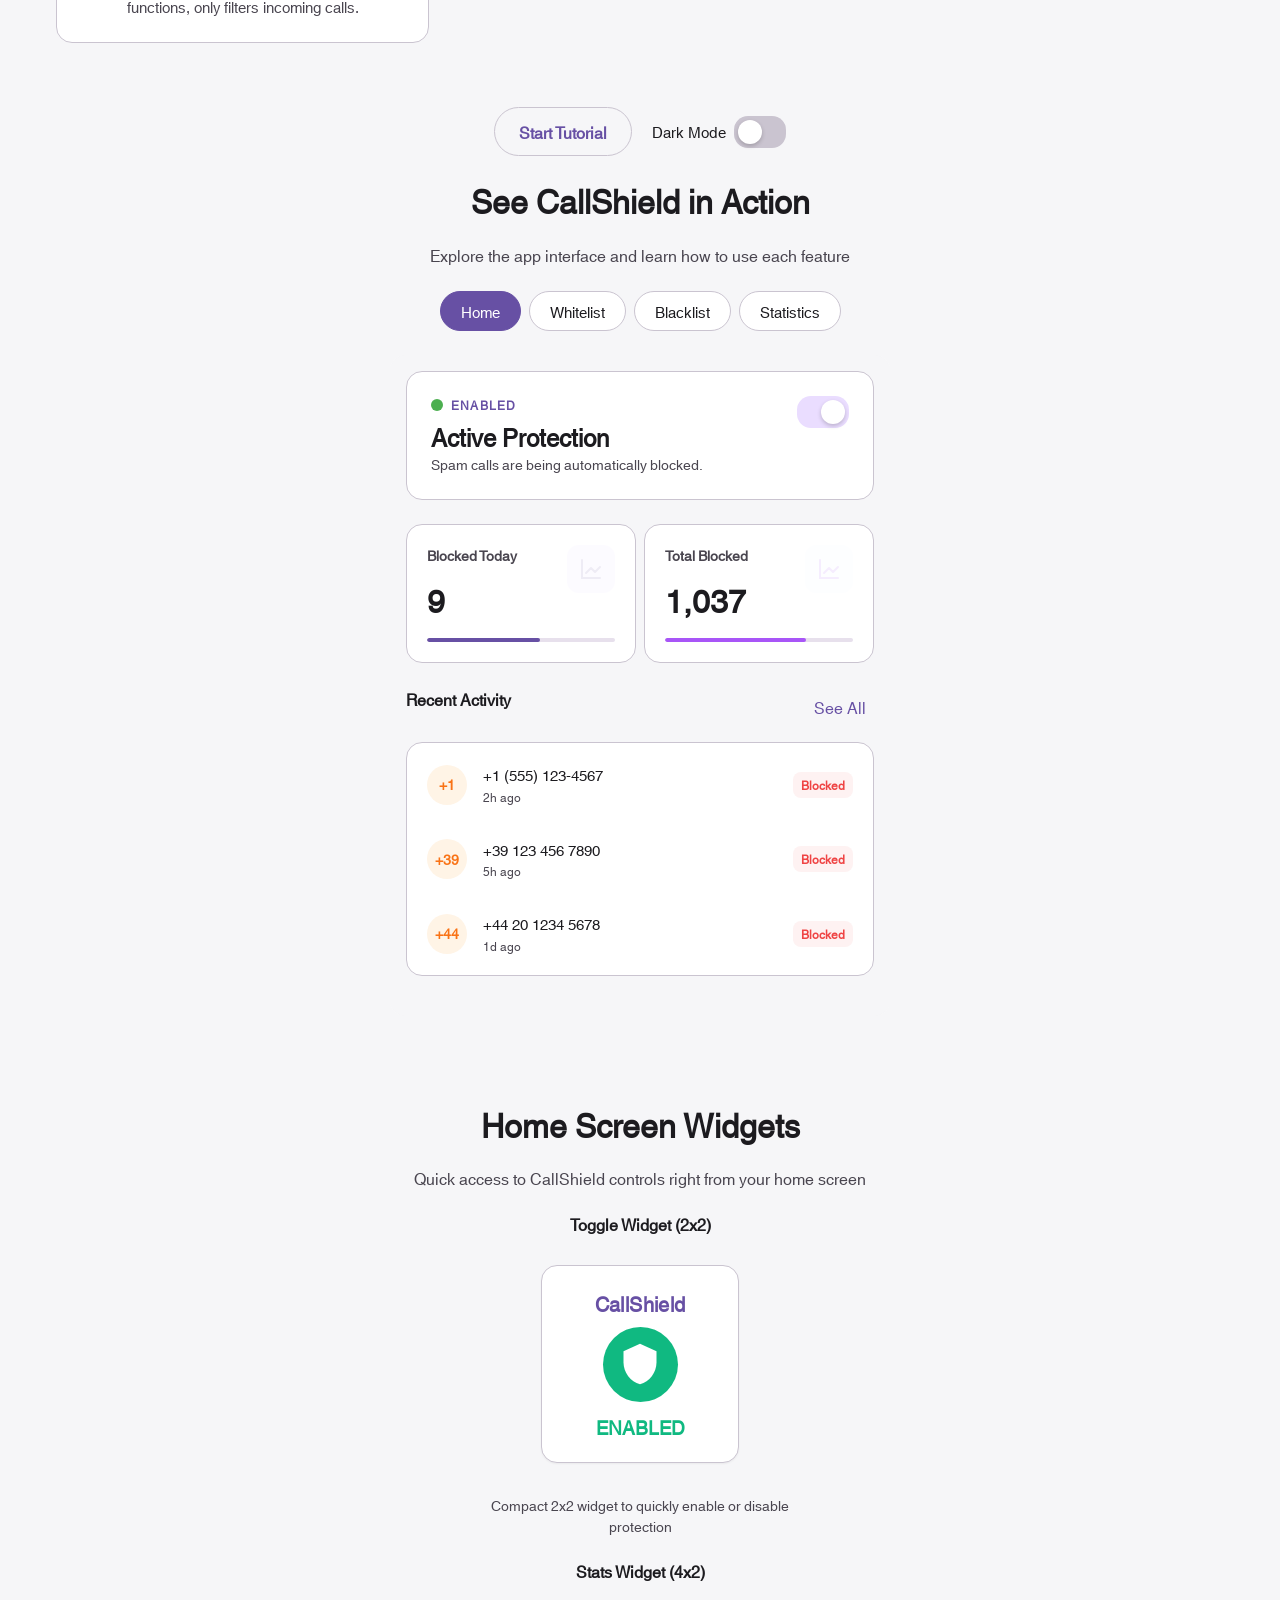
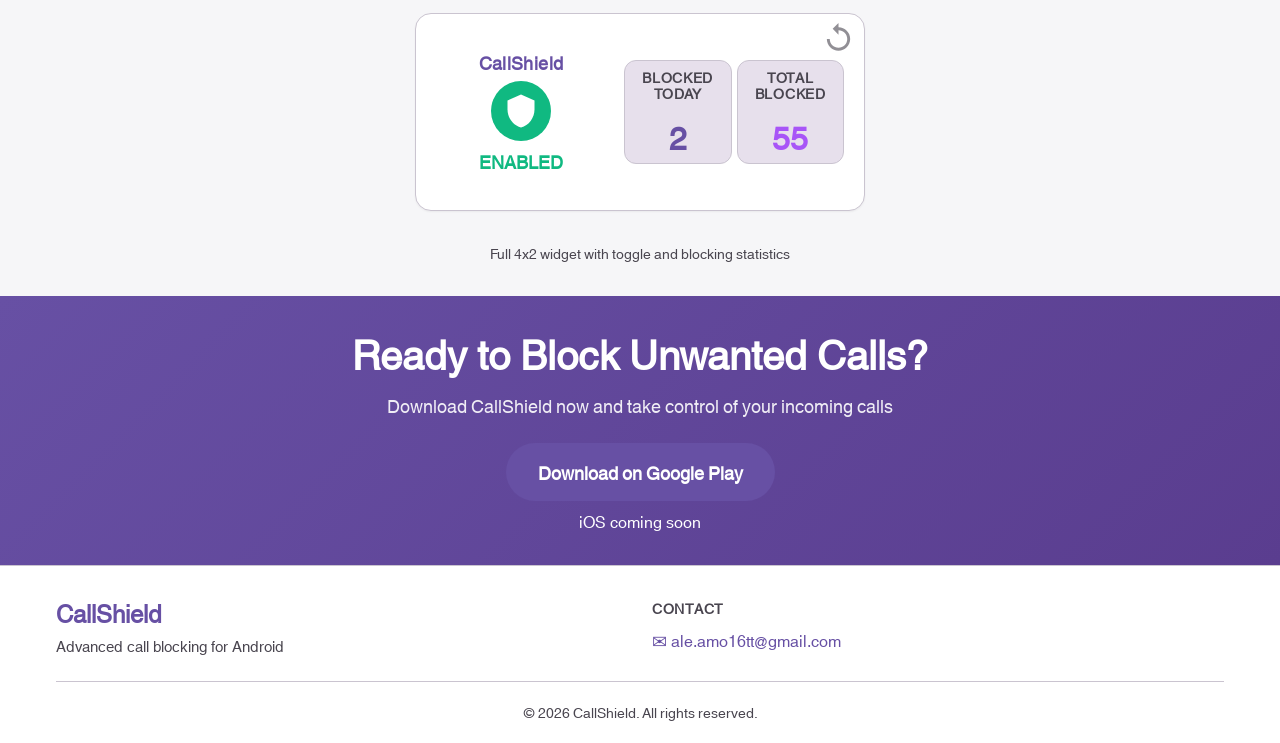
==== commit 18e9efc1: "update" ====
--- a/CallShield/index.html
+++ b/CallShield/index.html
@@ -268,57 +268,6 @@
                             </div>
                         </div>
 
-                        <!-- Quick Actions -->
-                        <div class="quick-actions-section">
-                            <h4 class="section-label" data-i18n="appScreens.home.quickActions">Quick Actions</h4>
-                            <div class="quick-actions-grid">
-                                <div class="card quick-action-card" data-action="whitelist">
-                                    <div class="quick-action-icon" style="background-color: var(--icon-bg-green);">
-                                        <svg width="20" height="20" viewBox="0 0 24 24" fill="none">
-                                            <path d="M12,2C6.48,2 2,6.48 2,12s4.48,10 10,10 10,-4.48 10,-10S17.52,2 12,2zM10,17l-5,-5 1.41,-1.41L10,14.17l7.59,-7.59L19,8l-9,9z" fill="var(--icon-green)"/>
-                                        </svg>
-                                    </div>
-                                    <div class="quick-action-text">
-                                        <div class="quick-action-title" data-i18n="appScreens.home.whitelistAction">Whitelist</div>
-                                        <div class="quick-action-subtitle" data-i18n="appScreens.home.whitelistSubtitle">Safe numbers</div>
-                                    </div>
-                                </div>
-                                <div class="card quick-action-card" data-action="countries">
-                                    <div class="quick-action-icon" style="background-color: var(--icon-bg-blue);">
-                                        <svg width="20" height="20" viewBox="0 0 24 24" fill="none">
-                                            <path d="M12,2C6.48,2 2,6.48 2,12s4.48,10 10,10 10,-4.48 10,-10S17.52,2 12,2zM4,12c0,-4.42 3.58,-8 8,-8 1.85,0 3.55,0.63 4.9,1.69L5.69,16.9C4.63,15.55 4,13.85 4,12zM12,20c-1.85,0 -3.55,-0.63 -4.9,-1.69L18.31,7.1C19.37,8.45 20,10.15 20,12c0,4.42 -3.58,8 -8,8z" fill="var(--icon-blue)"/>
-                                        </svg>
-                                    </div>
-                                    <div class="quick-action-text">
-                                        <div class="quick-action-title" data-i18n="appScreens.home.countriesAction">Countries</div>
-                                        <div class="quick-action-subtitle" data-i18n="appScreens.home.countriesSubtitle">Geo-block</div>
-                                    </div>
-                                </div>
-                                <div class="card quick-action-card" data-action="numbers">
-                                    <div class="quick-action-icon" style="background-color: var(--icon-bg-red);">
-                                        <svg width="20" height="20" viewBox="0 0 24 24" fill="none">
-                                            <path d="M12,2C6.48,2 2,6.48 2,12s4.48,10 10,10 10,-4.48 10,-10S17.52,2 12,2zM4,12c0,-4.42 3.58,-8 8,-8 1.85,0 3.55,0.63 4.9,1.69L5.69,16.9C4.63,15.55 4,13.85 4,12zM12,20c-1.85,0 -3.55,-0.63 -4.9,-1.69L18.31,7.1C19.37,8.45 20,10.15 20,12c0,4.42 -3.58,8 -8,8z" fill="var(--icon-red)"/>
-                                        </svg>
-                                    </div>
-                                    <div class="quick-action-text">
-                                        <div class="quick-action-title" data-i18n="appScreens.home.numbersAction">Numbers</div>
-                                        <div class="quick-action-subtitle" data-i18n="appScreens.home.numbersSubtitle">Blacklist</div>
-                                    </div>
-                                </div>
-                                <div class="card quick-action-card" data-action="settings">
-                                    <div class="quick-action-icon" style="background-color: var(--icon-bg-gray);">
-                                        <svg width="20" height="20" viewBox="0 0 24 24" fill="none">
-                                            <path d="M19.14,12.94c0.04,-0.31 0.06,-0.63 0.06,-0.94c0,-0.31 -0.02,-0.63 -0.06,-0.94l2.03,-1.58c0.18,-0.14 0.23,-0.41 0.12,-0.61l-1.92,-3.32c-0.12,-0.22 -0.37,-0.29 -0.59,-0.22l-2.39,0.96c-0.5,-0.38 -1.03,-0.7 -1.62,-0.94L14.4,2.81c-0.04,-0.24 -0.24,-0.41 -0.48,-0.41h-3.84c-0.24,0 -0.43,0.17 -0.47,0.41L9.25,5.35C8.66,5.59 8.12,5.92 7.63,6.29L5.24,5.33c-0.22,-0.08 -0.47,0 -0.59,0.22L2.74,8.87C2.62,9.08 2.66,9.34 2.86,9.48l2.03,1.58C4.84,11.37 4.8,11.69 4.8,12s0.02,0.63 0.06,0.94l-2.03,1.58c-0.18,0.14 -0.23,0.41 -0.12,0.61l1.92,3.32c0.12,0.22 0.37,0.29 0.59,0.22l2.39,-0.96c0.5,0.38 1.03,0.7 1.62,0.94l0.36,2.54c0.05,0.24 0.24,0.41 0.48,0.41h3.84c0.24,0 0.44,-0.17 0.47,-0.41l0.36,-2.54c0.59,-0.24 1.13,-0.56 1.62,-0.94l2.39,0.96c0.22,0.08 0.47,0 0.59,-0.22l1.92,-3.32c0.12,-0.22 0.07,-0.47 -0.12,-0.61L19.14,12.94zM12,15.6c-1.98,0 -3.6,-1.62 -3.6,-3.6s1.62,-3.6 3.6,-3.6s3.6,1.62 3.6,3.6S13.98,15.6 12,15.6z" fill="var(--on-surface-variant)"/>
-                                        </svg>
-                                    </div>
-                                    <div class="quick-action-text">
-                                        <div class="quick-action-title" data-i18n="appScreens.home.settingsAction">Settings</div>
-                                        <div class="quick-action-subtitle" data-i18n="appScreens.home.settingsSubtitle">Rules & Prefs</div>
-                                    </div>
-                                </div>
-                            </div>
-                        </div>
-
                         <!-- Recent Activity -->
                         <div class="recent-activity-section">
                             <div class="section-header">
--- a/CallShield/styles.css
+++ b/CallShield/styles.css
@@ -1020,61 +1020,6 @@
 }
 
 /* ============================================
-   Quick Actions
-   ============================================ */
-.quick-actions-section {
-    margin-bottom: var(--spacing-xl);
-}
-
-.quick-actions-grid {
-    display: grid;
-    grid-template-columns: 1fr 1fr;
-    gap: var(--spacing-xs);
-}
-
-.quick-action-card {
-    padding: var(--spacing-md);
-    display: flex;
-    align-items: center;
-    gap: var(--spacing-md);
-    cursor: pointer;
-    transition: all var(--transition-base);
-}
-
-.quick-action-card:hover {
-    background-color: var(--primary-container);
-    border-color: var(--primary);
-    transform: translateY(-2px);
-}
-
-.quick-action-icon {
-    width: 40px;
-    height: 40px;
-    border-radius: var(--radius-full);
-    display: flex;
-    align-items: center;
-    justify-content: center;
-    flex-shrink: 0;
-}
-
-.quick-action-text {
-    flex: 1;
-    min-width: 0;
-}
-
-.quick-action-title {
-    font-size: 0.9375rem;
-    font-weight: 700;
-    color: var(--on-surface);
-    margin-bottom: 2px;
-}
-
-.quick-action-subtitle {
-    font-size: 0.75rem;
-    color: var(--on-surface-variant);
-}
-
-/* ============================================
    Recent Activity
    ============================================ */
 .recent-activity-section {
@@ -2648,12 +2593,13 @@
 
 .widgets-grid {
     display: grid;
-    grid-template-columns: repeat(auto-fit, minmax(350px, 1fr));
+    grid-template-columns: 1fr;
     gap: var(--spacing-xl);
     margin-top: var(--spacing-xl);
     max-width: 1200px;
     margin-left: auto;
     margin-right: auto;
+    justify-items: center;
 }
 
 .widget-item {
@@ -2670,7 +2616,7 @@
     padding: 14px;
     transition: all var(--transition-base);
     position: relative;
-    overflow: visible;
+    overflow: hidden;
     box-shadow: var(--shadow-sm);
     box-sizing: border-box;
 }
@@ -2681,6 +2627,7 @@
 
 .widget-preview-4x2 {
     cursor: default;
+    padding: 10px;
 }
 
 .widget-preview-card:hover {
@@ -2697,6 +2644,7 @@
     aspect-ratio: 1;
     min-height: 198px;
     max-height: 198px;
+    padding: 10px;
 }
 
 .widget-preview-2x2 .widget-inner {
@@ -2705,28 +2653,29 @@
     align-items: center;
     justify-content: center;
     height: 100%;
-    padding: 7px;
+    padding: 5px;
 }
 
 .widget-app-name {
-    font-size: 1.5rem;
+    font-size: 1.25rem;
     font-weight: 700;
     color: var(--primary);
     text-align: center;
-    margin-bottom: 25px;
+    margin-bottom: 12px;
     letter-spacing: 0.02em;
+    line-height: 1.2;
 }
 
 .widget-shield-container {
-    width: 86px;
-    height: 86px;
+    width: 75px;
+    height: 75px;
     border-radius: var(--radius-full);
     display: flex;
     align-items: center;
     justify-content: center;
     transition: all var(--transition-base);
     position: relative;
-    margin-bottom: 7px;
+    margin-bottom: 8px;
 }
 
 .widget-shield-container.active {
@@ -2738,20 +2687,20 @@
 }
 
 .widget-shield-container.widget-shield-small {
-    width: 72px;
-    height: 72px;
+    width: 60px;
+    height: 60px;
 }
 
 .widget-shield-icon {
-    width: 50px;
-    height: 50px;
+    width: 44px;
+    height: 44px;
     color: white;
     display: block;
 }
 
 .widget-shield-container.widget-shield-small .widget-shield-icon {
-    width: 43px;
-    height: 43px;
+    width: 36px;
+    height: 36px;
 }
 
 .widget-shield-container.active .widget-shield-icon {
@@ -2770,12 +2719,13 @@
 }
 
 .widget-status-text {
-    font-size: 1.45rem;
+    font-size: 1.2rem;
     font-weight: 700;
     text-align: center;
     transition: color var(--transition-base);
-    margin-top: 7px;
+    margin-top: 5px;
     color: #10B981;
+    line-height: 1.2;
 }
 
 .widget-status-text.active {
@@ -2819,7 +2769,7 @@
     gap: var(--spacing-sm);
     align-items: center;
     height: 100%;
-    padding: 7px;
+    padding: 5px;
     width: 100%;
     box-sizing: border-box;
 }
@@ -2832,19 +2782,35 @@
     flex: 0 0 auto;
     width: 180px;
     gap: 0;
-    padding: 7px;
+    padding: 5px;
     height: 100%;
     box-sizing: border-box;
 }
 
+.widget-toggle-section .widget-app-name {
+    font-size: 1.1rem;
+    margin-bottom: 8px;
+    line-height: 1.2;
+}
+
+.widget-toggle-section .widget-status-text {
+    font-size: 1.1rem;
+    margin-top: 5px;
+    line-height: 1.2;
+}
+
+.widget-toggle-section .widget-shield-container {
+    margin-bottom: 5px;
+}
+
 .widget-stats-section {
     display: flex;
     flex-direction: row;
-    gap: 7px;
+    gap: 5px;
     flex: 1;
     align-items: center;
     justify-content: center;
-    padding: 7px;
+    padding: 5px;
     height: 100%;
     box-sizing: border-box;
     min-width: 0;
@@ -2854,7 +2820,7 @@
     background-color: var(--surface-variant);
     border: 1px solid var(--outline-variant);
     border-radius: var(--radius-md);
-    padding: 11px;
+    padding: 8px;
     flex: 1;
     display: flex;
     flex-direction: column;
@@ -2866,7 +2832,7 @@
 }
 
 .widget-stat-label {
-    font-size: 1rem;
+    font-size: 0.875rem;
     font-weight: 700;
     color: var(--on-surface-variant);
     text-align: center;
@@ -2876,7 +2842,7 @@
 }
 
 .widget-stat-value {
-    font-size: 2.5rem;
+    font-size: 2rem;
     font-weight: 700;
     color: var(--primary);
     text-align: center;
@@ -2932,7 +2898,7 @@
         transform: rotate(0deg);
     }
     to {
-        transform: rotate(360deg);
+        transform: rotate(-360deg);
     }
 }
 
@@ -2962,26 +2928,102 @@
     }
     
     .widget-preview-2x2 {
-        width: 110px;
-        height: 110px;
+        width: 140px;
+        height: 140px;
+        min-width: 140px;
+        min-height: 140px;
+        max-width: 140px;
+        max-height: 140px;
+        aspect-ratio: 1;
+        padding: 10px;
+    }
+    
+    .widget-preview-2x2 .widget-inner {
+        padding: 6px;
+    }
+    
+    .widget-preview-2x2 .widget-app-name {
+        font-size: 1.05rem;
+        margin-bottom: 8px;
+    }
+    
+    .widget-preview-2x2 .widget-shield-container {
+        width: 65px;
+        height: 65px;
+        margin-bottom: 6px;
+    }
+    
+    .widget-preview-2x2 .widget-shield-icon {
+        width: 38px;
+        height: 38px;
+    }
+    
+    .widget-preview-2x2 .widget-status-text {
+        font-size: 1.05rem;
+        margin-top: 4px;
     }
     
     .widget-preview-4x2 {
-        width: 250px;
-        height: 110px;
+        width: 320px;
+        height: 130px;
+        overflow: hidden;
+        padding: 8px;
     }
     
     .widget-4x2-content {
-        flex-direction: column;
-        gap: var(--spacing-sm);
+        flex-direction: row;
+        gap: 6px;
+        padding: 5px;
+        height: 100%;
+        box-sizing: border-box;
+    }
+    
+    .widget-toggle-section {
+        width: 120px;
+        padding: 4px;
+        flex-shrink: 0;
+    }
+    
+    .widget-toggle-section .widget-app-name {
+        font-size: 1rem;
+        margin-bottom: 6px;
+    }
+    
+    .widget-toggle-section .widget-status-text {
+        font-size: 0.9rem;
+        margin-top: 4px;
+    }
+    
+    .widget-toggle-section .widget-shield-container.widget-shield-small {
+        width: 55px;
+        height: 55px;
+    }
+    
+    .widget-toggle-section .widget-shield-container.widget-shield-small .widget-shield-icon {
+        width: 32px;
+        height: 32px;
     }
     
     .widget-stats-section {
-        width: 100%;
-    }
-    
-    .widget-toggle-section {
-        width: 100%;
-    }
-}
-
+        flex: 1;
+        padding: 4px;
+        gap: 5px;
+        min-width: 0;
+    }
+    
+    .widget-stat-card {
+        padding: 6px;
+        gap: 4px;
+        min-width: 0;
+    }
+    
+    .widget-stat-label {
+        font-size: 0.75rem;
+    }
+    
+    .widget-stat-value {
+        font-size: 1.6rem;
+        margin-top: 3px;
+    }
+}
+
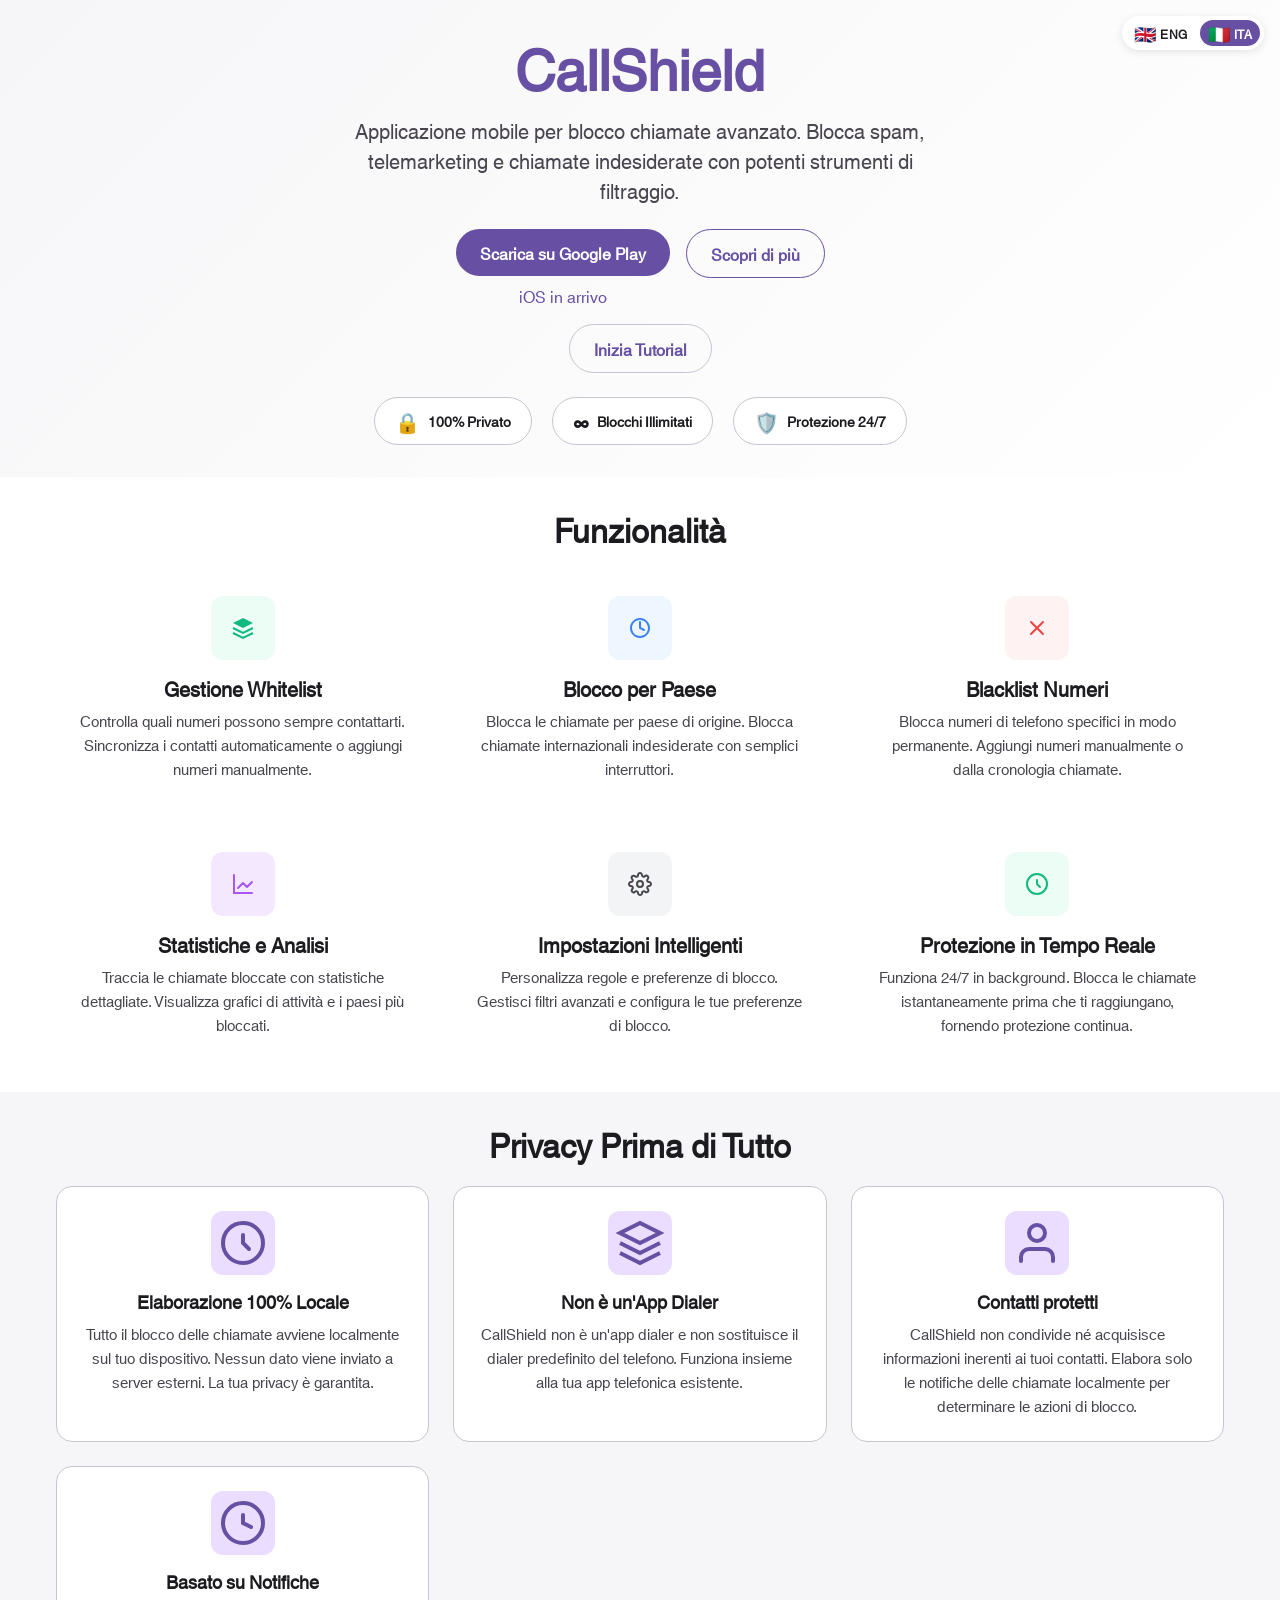
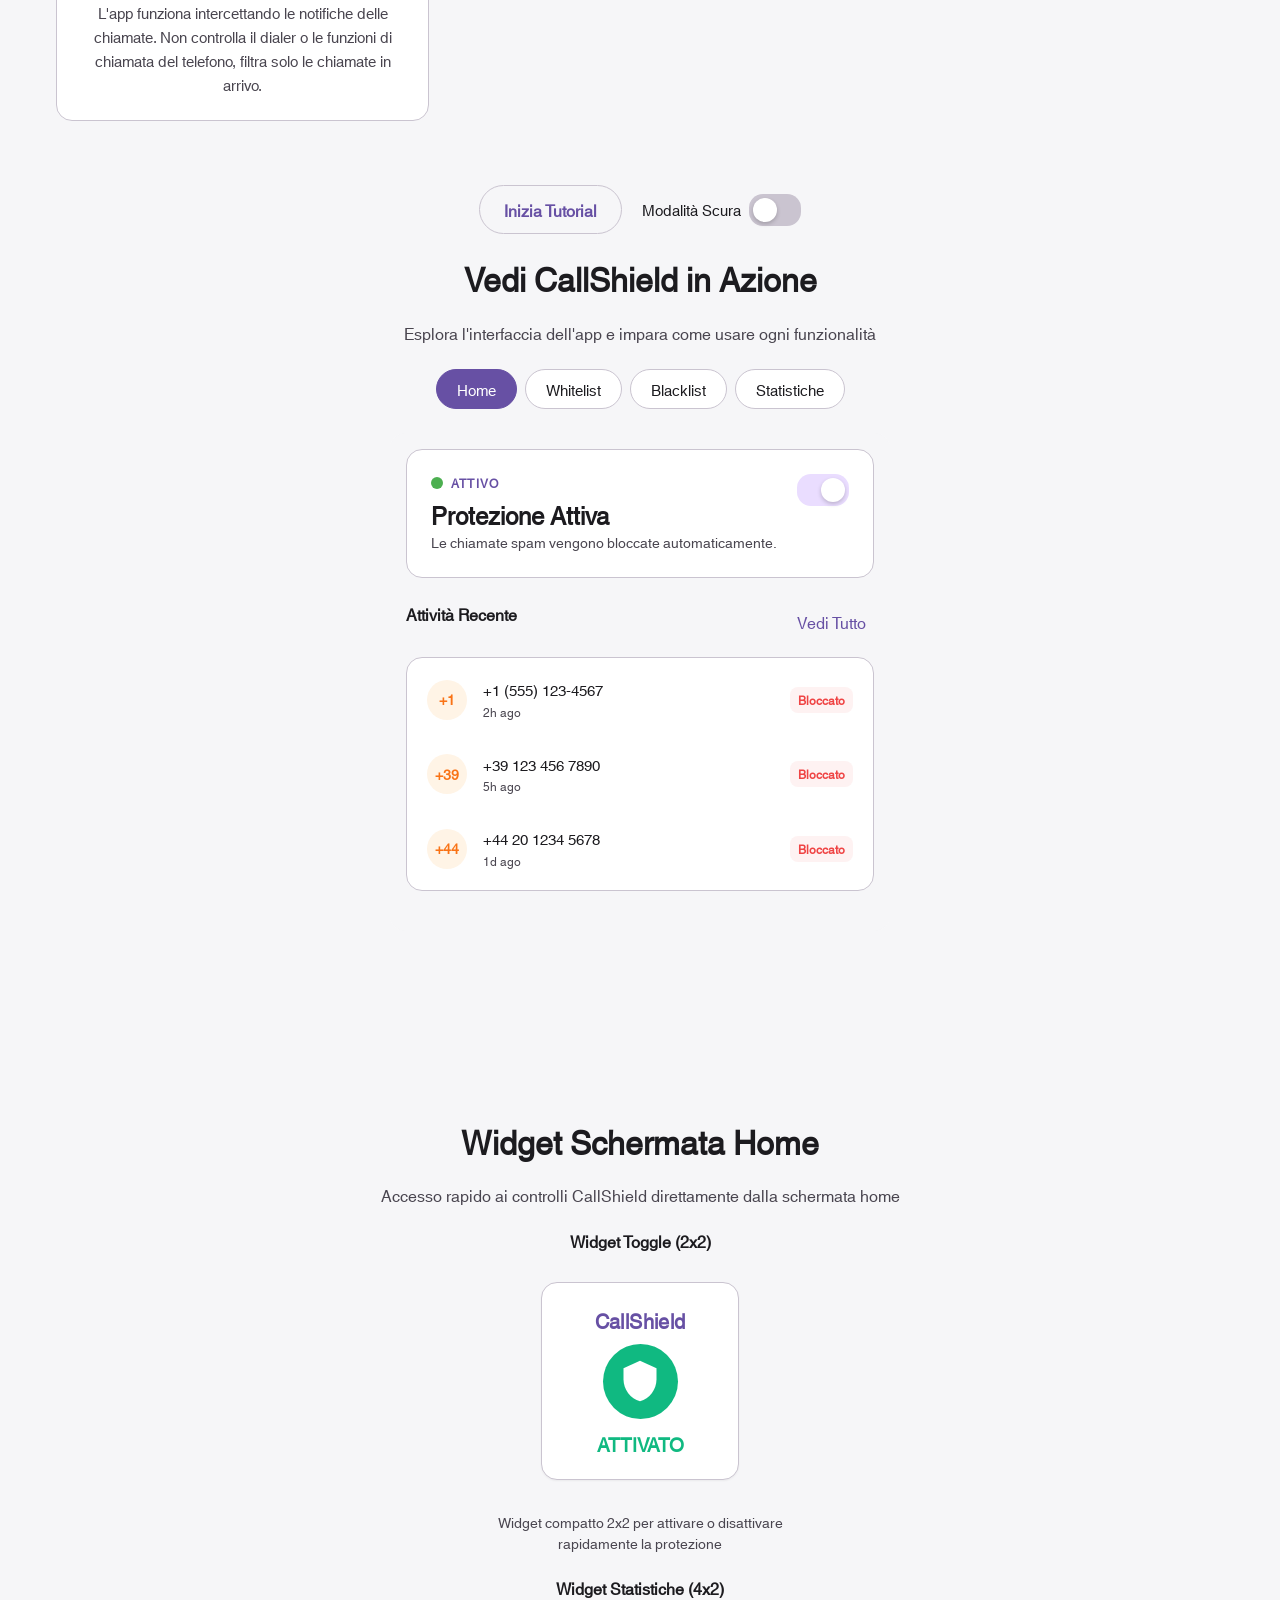
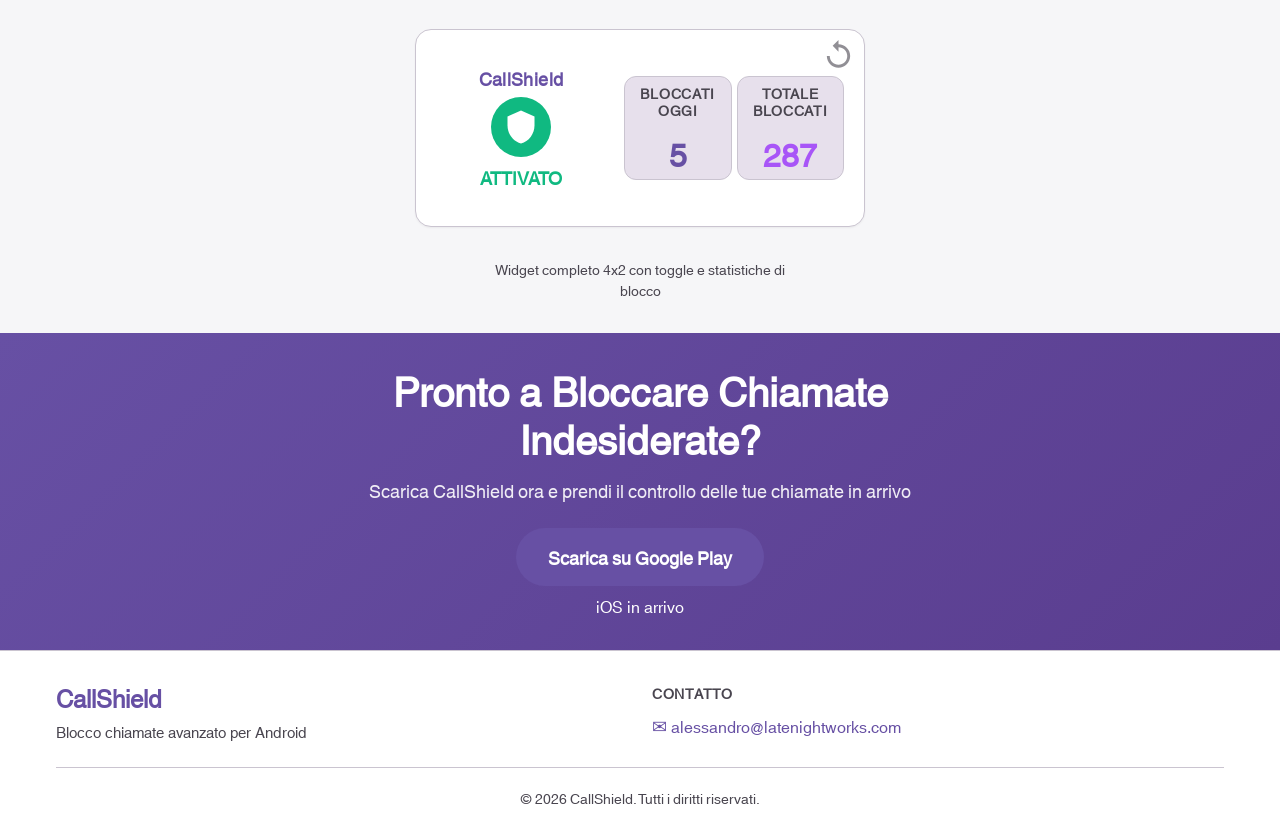
==== commit 15cdd9dc: "update" ====
--- a/CallShield/index.html
+++ b/CallShield/index.html
@@ -1,5 +1,5 @@
 <!DOCTYPE html>
-<html lang="en">
+<html lang="it">
 <head>
     <meta charset="UTF-8">
     <meta name="viewport" content="width=device-width, initial-scale=1.0">
@@ -204,13 +204,6 @@
                 <button class="screen-nav-btn" data-screen="statistics" data-i18n="appScreens.navStatistics">Statistics</button>
             </div>
             
-            <!-- Blacklist Sub Navigation -->
-            <div class="blacklist-sub-nav" id="blacklist-sub-nav" style="display: none;">
-                <button class="blacklist-sub-nav-btn active" data-subscreen="countries" data-i18n="appScreens.blacklistSubNav.countries">Countries</button>
-                <button class="blacklist-sub-nav-btn" data-subscreen="numbers" data-i18n="appScreens.blacklistSubNav.numbers">Numbers</button>
-                <button class="blacklist-sub-nav-btn" data-subscreen="settings" data-i18n="appScreens.blacklistSubNav.settings">Settings</button>
-            </div>
-
             <!-- Screen Container -->
             <div class="screen-container">
                 <!-- Home Screen -->
@@ -231,40 +224,6 @@
                                     <input type="checkbox" id="switch-protection" checked>
                                     <span class="switch-slider"></span>
                                 </label>
-                            </div>
-                        </div>
-
-                        <!-- Stats Cards -->
-                        <div class="stats-cards-row">
-                            <div class="card stats-card">
-                                <div class="stats-card-content">
-                                    <div class="stats-icon-bg" style="background-color: var(--primary-container);">
-                                        <svg width="24" height="24" viewBox="0 0 24 24" fill="none">
-                                            <path d="M3 3V21H21" stroke="var(--primary)" stroke-width="2" stroke-linecap="round"/>
-                                            <path d="M7 16L12 11L16 15L21 10" stroke="var(--primary)" stroke-width="2" stroke-linecap="round" stroke-linejoin="round"/>
-                                        </svg>
-                                    </div>
-                                    <div class="stats-label" data-i18n="appScreens.home.statsBlockedToday">Blocked Today</div>
-                                    <div class="stats-number" data-target="12">0</div>
-                                    <div class="progress-bar">
-                                        <div class="progress-fill" data-progress="60" style="background-color: var(--primary);"></div>
-                                    </div>
-                                </div>
-                            </div>
-                            <div class="card stats-card">
-                                <div class="stats-card-content">
-                                    <div class="stats-icon-bg" style="background-color: var(--icon-bg-blue);">
-                                        <svg width="24" height="24" viewBox="0 0 24 24" fill="none">
-                                            <path d="M3 3V21H21" stroke="var(--icon-purple)" stroke-width="2" stroke-linecap="round"/>
-                                            <path d="M7 16L12 11L16 15L21 10" stroke="var(--icon-purple)" stroke-width="2" stroke-linecap="round" stroke-linejoin="round"/>
-                                        </svg>
-                                    </div>
-                                    <div class="stats-label" data-i18n="appScreens.home.statsTotalBlocked">Total Blocked</div>
-                                    <div class="stats-number" data-target="1247">0</div>
-                                    <div class="progress-bar">
-                                        <div class="progress-fill" data-progress="75" style="background-color: var(--icon-purple);"></div>
-                                    </div>
-                                </div>
                             </div>
                         </div>
 
@@ -520,6 +479,7 @@
                                     <div class="progress-dot active"></div>
                                     <div class="progress-dot"></div>
                                     <div class="progress-dot"></div>
+                                    <div class="progress-dot"></div>
                                 </div>
                             </div>
                             <button class="blacklist-next-btn" id="countries-next-btn">
@@ -533,7 +493,7 @@
                         <div class="blacklist-title-section">
                             <div class="blacklist-title-row">
                                 <h3 class="blacklist-main-title" data-i18n="appScreens.blacklist.countries.title">Countries</h3>
-                                <div class="blacklist-step" data-i18n="appScreens.blacklist.countries.step">Step 1 of 3</div>
+                                <div class="blacklist-step" data-i18n="appScreens.blacklist.countries.step">Step 1 of 4</div>
                             </div>
                             <p class="blacklist-subtitle" data-i18n="appScreens.blacklist.countries.subtitle">Manage call blocking by region.</p>
                         </div>
@@ -656,6 +616,7 @@
                                         <div class="progress-dot"></div>
                                         <div class="progress-dot active"></div>
                                         <div class="progress-dot"></div>
+                                        <div class="progress-dot"></div>
                                     </div>
                                 </div>
                                 <button class="blacklist-next-btn" id="numbers-next-btn">
@@ -669,7 +630,7 @@
                             <div class="blacklist-title-section">
                                 <div class="blacklist-title-row">
                                     <h3 class="blacklist-main-title" data-i18n="appScreens.blacklist.numbers.title">Numbers</h3>
-                                    <div class="blacklist-step" data-i18n="appScreens.blacklist.numbers.step">Step 2 of 3</div>
+                                    <div class="blacklist-step" data-i18n="appScreens.blacklist.numbers.step">Step 2 of 4</div>
                                 </div>
                                 <p class="blacklist-subtitle" data-i18n="appScreens.blacklist.numbers.subtitle">Manage blocked phone numbers.</p>
                             </div>
@@ -788,16 +749,21 @@
                                         <div class="progress-dot"></div>
                                         <div class="progress-dot"></div>
                                         <div class="progress-dot active"></div>
-                                    </div>
-                                </div>
-                                <div style="width: 40px; height: 40px;"></div>
+                                        <div class="progress-dot"></div>
+                                    </div>
+                                </div>
+                                <button class="blacklist-next-btn" id="settings-next-btn">
+                                    <svg width="20" height="20" viewBox="0 0 24 24" fill="none">
+                                        <path d="M9 18L15 12L9 6" stroke="var(--primary)" stroke-width="2" stroke-linecap="round" stroke-linejoin="round"/>
+                                    </svg>
+                                </button>
                             </div>
 
                             <!-- Title Section -->
                             <div class="blacklist-title-section">
                                 <div class="blacklist-title-row">
                                     <h3 class="blacklist-main-title" data-i18n="appScreens.blacklist.settings.title">Settings</h3>
-                                    <div class="blacklist-step" data-i18n="appScreens.blacklist.settings.step">Step 3 of 3</div>
+                                    <div class="blacklist-step" data-i18n="appScreens.blacklist.settings.step">Step 3 of 4</div>
                                 </div>
                             </div>
 
@@ -845,11 +811,191 @@
                                         </div>
                                     </div>
                                 </div>
+
+                                <!-- Hidden Numbers Card -->
+                                <div class="card blacklist-setting-card">
+                                    <div class="blacklist-setting-content">
+                                        <div class="blacklist-setting-header">
+                                            <h4 class="blacklist-setting-title" data-i18n="appScreens.blacklist.settings.hiddenNumbers.title">Hidden Numbers</h4>
+                                            <label class="switch">
+                                                <input type="checkbox" id="switch-hidden-numbers">
+                                                <span class="switch-slider"></span>
+                                            </label>
+                                        </div>
+                                        <div class="blacklist-setting-body">
+                                            <div class="blacklist-setting-icon" style="background-color: var(--primary-container);">
+                                                <svg width="24" height="24" viewBox="0 0 24 24" fill="none">
+                                                    <rect x="2" y="9" width="20" height="6" rx="1" fill="var(--primary)"/>
+                                                    <ellipse cx="7" cy="12" rx="2.5" ry="2" fill="var(--primary-container)"/>
+                                                    <ellipse cx="17" cy="12" rx="2.5" ry="2" fill="var(--primary-container)"/>
+                                                </svg>
+                                            </div>
+                                            <p class="blacklist-setting-description" data-i18n="appScreens.blacklist.settings.hiddenNumbers.description">Automatically block incoming calls that do not show the caller ID (private or unknown numbers).</p>
+                                        </div>
+                                    </div>
+                                </div>
+
+                                <!-- Repeated Calls Card -->
+                                <div class="card blacklist-setting-card">
+                                    <div class="blacklist-setting-content">
+                                        <div class="blacklist-setting-header">
+                                            <h4 class="blacklist-setting-title" data-i18n="appScreens.blacklist.settings.repeatedCalls.title">Repeated Calls</h4>
+                                            <label class="switch">
+                                                <input type="checkbox" id="switch-repeated-calls">
+                                                <span class="switch-slider"></span>
+                                            </label>
+                                        </div>
+                                        <div class="blacklist-setting-body">
+                                            <div class="blacklist-setting-icon" style="background-color: var(--primary-container);">
+                                                <svg width="24" height="24" viewBox="0 0 24 24" fill="none">
+                                                    <path d="M13,3c-4.97,0 -9,4.03 -9,9H1l3.89,3.89 0.07,0.14L9,12H6c0,-3.87 3.13,-7 7,-7s7,3.13 7,7 -3.13,7 -7,7c-1.93,0 -3.68,-0.79 -4.94,-2.06l-1.42,1.42C8.27,19.99 10.51,21 13,21c4.97,0 9,-4.03 9,-9s-4.03,-9 -9,-9z" fill="var(--primary)"/>
+                                                    <path d="M12,8v5l4.28,2.54 0.72,-1.21 -3.5,-2.08V8H12z" fill="var(--primary)"/>
+                                                </svg>
+                                            </div>
+                                            <p class="blacklist-setting-description" data-i18n="appScreens.blacklist.settings.repeatedCalls.description">If a blocked number calls back within the set time interval, let the call through. Useful for urgent calls.</p>
+                                        </div>
+                                        <div class="repeated-calls-minutes" id="repeated-calls-minutes-row" style="display: none;">
+                                            <input type="number" class="minutes-input" id="repeated-calls-minutes" value="5" min="1" max="999" maxlength="3">
+                                            <span class="minutes-label" data-i18n="appScreens.blacklist.settings.repeatedCalls.minutesLabel">Minutes</span>
+                                        </div>
+                                    </div>
+                                </div>
                             </div>
 
                             <!-- Footer Info Text -->
                             <div class="blacklist-footer-info">
                                 <p data-i18n="appScreens.blacklist.settings.footerInfo">Blocked calls will appear in your history but your phone will not ring.</p>
+                            </div>
+                        </div>
+                    </div>
+                    
+                    <!-- Provinces Sub-screen -->
+                    <div class="blacklist-sub-screen" id="blacklist-provinces" data-subscreen="provinces">
+                        <div class="screen-content">
+                            <div class="blacklist-sub-header">
+                                <button class="blacklist-back-btn" id="provinces-back-btn">
+                                    <svg width="20" height="20" viewBox="0 0 24 24" fill="none">
+                                        <path d="M15 18L9 12L15 6" stroke="var(--primary)" stroke-width="2" stroke-linecap="round" stroke-linejoin="round"/>
+                                    </svg>
+                                </button>
+                                <div class="blacklist-sub-title-section">
+                                    <h3 class="blacklist-sub-title" data-i18n="appScreens.blacklist.provinces.title">Italian Provinces</h3>
+                                    <div class="blacklist-sub-progress">
+                                        <div class="progress-dot"></div>
+                                        <div class="progress-dot"></div>
+                                        <div class="progress-dot"></div>
+                                        <div class="progress-dot active"></div>
+                                    </div>
+                                </div>
+                                <div style="width: 40px; height: 40px;"></div>
+                            </div>
+
+                            <div class="blacklist-title-section">
+                                <div class="blacklist-title-row">
+                                    <h3 class="blacklist-main-title" data-i18n="appScreens.blacklist.provinces.title">Italian Provinces</h3>
+                                    <div class="blacklist-step" data-i18n="appScreens.blacklist.provinces.step">Step 4 of 4</div>
+                                </div>
+                                <p class="blacklist-subtitle" data-i18n="appScreens.blacklist.provinces.subtitle">Manage call blocking by Italian area code.</p>
+                            </div>
+
+                            <div class="card search-card-no-border">
+                                <div class="search-container">
+                                    <svg class="search-icon" width="20" height="20" viewBox="0 0 24 24" fill="none">
+                                        <path d="M11 19C15.4183 19 19 15.4183 19 11C19 6.58172 15.4183 3 11 3C6.58172 3 3 6.58172 3 11C3 15.4183 6.58172 19 11 19Z" stroke="var(--on-surface-variant)" stroke-width="2"/>
+                                        <path d="M21 21L16.65 16.65" stroke="var(--on-surface-variant)" stroke-width="2" stroke-linecap="round"/>
+                                    </svg>
+                                    <input type="text" class="search-input" id="provinces-search" data-i18n-placeholder="appScreens.blacklist.provinces.searchPlaceholder" placeholder="Search provinces or codes…">
+                                </div>
+                            </div>
+
+                            <div class="filter-chips" id="provinces-filter-chips">
+                                <button class="filter-chip active" data-filter="all" data-i18n="appScreens.blacklist.provinces.filterAll">All</button>
+                                <button class="filter-chip" data-filter="blocked" data-i18n="appScreens.blacklist.provinces.filterBlocked">Blocked</button>
+                                <button class="filter-chip" data-filter="allowed" data-i18n="appScreens.blacklist.provinces.filterAllowed">Allowed</button>
+                            </div>
+
+                            <div class="bulk-action-buttons">
+                                <button class="btn-block-all" id="btn-provinces-block-all" data-i18n="appScreens.blacklist.provinces.blockAll">
+                                    <svg width="16" height="16" viewBox="0 0 24 24" fill="none">
+                                        <path d="M18 6L6 18M6 6L18 18" stroke="#DC2626" stroke-width="2" stroke-linecap="round"/>
+                                    </svg>
+                                    Block All
+                                </button>
+                                <button class="btn-allow-all" id="btn-provinces-allow-all" data-i18n="appScreens.blacklist.provinces.allowAll">
+                                    <svg width="16" height="16" viewBox="0 0 24 24" fill="none">
+                                        <path d="M20 6L9 17L4 12" stroke="#16A34A" stroke-width="2" stroke-linecap="round" stroke-linejoin="round"/>
+                                    </svg>
+                                    Allow All
+                                </button>
+                            </div>
+
+                            <p class="countries-hint" data-i18n="appScreens.blacklist.provinces.hint">Click on the icons to block or unblock provinces</p>
+
+                            <div class="provinces-list">
+                                <div class="province-item" data-province="rm" data-status="allowed">
+                                    <div class="province-code">RM</div>
+                                    <div class="province-info">
+                                        <div class="province-name">Rome</div>
+                                        <div class="province-prefix">06</div>
+                                    </div>
+                                    <div class="province-toggle-icon">
+                                        <svg width="24" height="24" viewBox="0 0 24 24" fill="none">
+                                            <path d="M12 2C6.48 2 2 6.48 2 12C2 17.52 6.48 22 12 22C17.52 22 22 17.52 22 12C22 6.48 17.52 2 12 2ZM10 17L5 12L6.41 10.59L10 14.17L17.59 6.58L19 8L10 17Z" fill="#16A34A"/>
+                                        </svg>
+                                    </div>
+                                </div>
+                                <div class="province-item" data-province="mi" data-status="blocked">
+                                    <div class="province-code">MI</div>
+                                    <div class="province-info">
+                                        <div class="province-name">Milan</div>
+                                        <div class="province-prefix">02</div>
+                                    </div>
+                                    <div class="province-toggle-icon">
+                                        <svg width="24" height="24" viewBox="0 0 24 24" fill="none">
+                                            <path d="M12 2C6.48 2 2 6.48 2 12C2 17.52 6.48 22 12 22C17.52 22 22 17.52 22 12C22 6.48 17.52 2 12 2ZM18 13H6V11H18V13Z" fill="#DC2626"/>
+                                        </svg>
+                                    </div>
+                                </div>
+                                <div class="province-item" data-province="na" data-status="allowed">
+                                    <div class="province-code">NA</div>
+                                    <div class="province-info">
+                                        <div class="province-name">Naples</div>
+                                        <div class="province-prefix">081</div>
+                                    </div>
+                                    <div class="province-toggle-icon">
+                                        <svg width="24" height="24" viewBox="0 0 24 24" fill="none">
+                                            <path d="M12 2C6.48 2 2 6.48 2 12C2 17.52 6.48 22 12 22C17.52 22 22 17.52 22 12C22 6.48 17.52 2 12 2ZM10 17L5 12L6.41 10.59L10 14.17L17.59 6.58L19 8L10 17Z" fill="#16A34A"/>
+                                        </svg>
+                                    </div>
+                                </div>
+                                <div class="province-item" data-province="to" data-status="blocked">
+                                    <div class="province-code">TO</div>
+                                    <div class="province-info">
+                                        <div class="province-name">Turin</div>
+                                        <div class="province-prefix">011</div>
+                                    </div>
+                                    <div class="province-toggle-icon">
+                                        <svg width="24" height="24" viewBox="0 0 24 24" fill="none">
+                                            <path d="M12 2C6.48 2 2 6.48 2 12C2 17.52 6.48 22 12 22C17.52 22 22 17.52 22 12C22 6.48 17.52 2 12 2ZM18 13H6V11H18V13Z" fill="#DC2626"/>
+                                        </svg>
+                                    </div>
+                                </div>
+                                <div class="province-item" data-province="fi" data-status="allowed">
+                                    <div class="province-code">FI</div>
+                                    <div class="province-info">
+                                        <div class="province-name">Florence</div>
+                                        <div class="province-prefix">055</div>
+                                    </div>
+                                    <div class="province-toggle-icon">
+                                        <svg width="24" height="24" viewBox="0 0 24 24" fill="none">
+                                            <path d="M12 2C6.48 2 2 6.48 2 12C2 17.52 6.48 22 12 22C17.52 22 22 17.52 22 12C22 6.48 17.52 2 12 2ZM10 17L5 12L6.41 10.59L10 14.17L17.59 6.58L19 8L10 17Z" fill="#16A34A"/>
+                                        </svg>
+                                    </div>
+                                </div>
+                            </div>
+
+                            <div class="blacklist-footer-info">
+                                <p data-i18n="appScreens.blacklist.provinces.footerInfo">Configure which Italian provinces (area codes) to allow or block. This applies only when Italy is allowed in the Countries section. Calls from blocked provinces will be rejected.</p>
                             </div>
                         </div>
                     </div>
@@ -969,7 +1115,7 @@
                 </div>
                 <div class="footer-contact">
                     <div class="footer-contact-label" data-i18n="footer.contact">Contact</div>
-                    <a href="mailto:ale.amo16tt@gmail.com" class="footer-email">ale.amo16tt@gmail.com</a>
+                    <a href="mailto:alessandro@latenightworks.com" class="footer-email">alessandro@latenightworks.com</a>
                 </div>
             </div>
             <div class="footer-bottom">
--- a/CallShield/styles.css
+++ b/CallShield/styles.css
@@ -648,40 +648,6 @@
     border-color: var(--primary);
 }
 
-/* Blacklist Sub Navigation */
-.blacklist-sub-nav {
-    display: flex;
-    gap: var(--spacing-sm);
-    justify-content: center;
-    margin-bottom: var(--spacing-lg);
-    flex-wrap: wrap;
-}
-
-.blacklist-sub-nav-btn {
-    padding: var(--spacing-sm) var(--spacing-lg);
-    background-color: var(--surface);
-    border: 1px solid var(--outline-variant);
-    border-radius: var(--radius-full);
-    font-size: 0.875rem;
-    font-weight: 500;
-    color: var(--on-surface);
-    cursor: pointer;
-    transition: all var(--transition-base);
-    font-family: var(--font-family);
-}
-
-.blacklist-sub-nav-btn:hover {
-    background-color: var(--primary-container);
-    border-color: var(--primary);
-    color: var(--primary);
-}
-
-.blacklist-sub-nav-btn.active {
-    background-color: var(--primary);
-    color: var(--on-primary);
-    border-color: var(--primary);
-}
-
 .blacklist-sub-screen {
     display: none;
 }
@@ -1684,6 +1650,74 @@
     cursor: pointer;
 }
 
+/* Provinces list (blacklist step 4) */
+.provinces-list {
+    display: flex;
+    flex-direction: column;
+    gap: var(--spacing-sm);
+}
+
+.province-item {
+    display: flex;
+    align-items: center;
+    gap: var(--spacing-md);
+    padding: var(--spacing-md);
+    background-color: var(--surface);
+    border: 1px solid var(--outline-variant);
+    border-radius: var(--radius-md);
+    transition: all var(--transition-base);
+    cursor: pointer;
+}
+
+.province-item:hover {
+    border-color: var(--primary);
+}
+
+.province-code {
+    width: 40px;
+    height: 40px;
+    flex-shrink: 0;
+    display: flex;
+    align-items: center;
+    justify-content: center;
+    font-size: 0.875rem;
+    font-weight: 700;
+    color: var(--on-primary-container);
+    background-color: var(--primary-container);
+    border-radius: var(--radius-md);
+}
+
+.province-info {
+    flex: 1;
+    min-width: 0;
+}
+
+.province-name {
+    font-size: 0.9375rem;
+    font-weight: 500;
+    color: var(--on-surface);
+    margin-bottom: 2px;
+}
+
+.province-prefix {
+    font-size: 0.75rem;
+    color: var(--on-surface-variant);
+}
+
+.province-toggle-icon {
+    width: 24px;
+    height: 24px;
+    flex-shrink: 0;
+    display: flex;
+    align-items: center;
+    justify-content: center;
+    transition: transform var(--transition-fast);
+}
+
+.province-toggle-icon:hover {
+    transform: scale(1.1);
+}
+
 /* ============================================
    Blacklist Sub-screens
    ============================================ */
@@ -1903,6 +1937,46 @@
 .blacklist-setting-description strong {
     color: var(--on-surface);
     font-weight: 600;
+}
+
+/* Repeated Calls Minutes Input Row */
+.repeated-calls-minutes {
+    display: flex;
+    align-items: center;
+    gap: var(--spacing-md);
+    margin-top: var(--spacing-md);
+    padding-left: 64px;
+}
+
+.minutes-input {
+    width: 72px;
+    padding: var(--spacing-sm) var(--spacing-md);
+    border: 1px solid var(--outline-variant);
+    border-radius: var(--radius-md);
+    font-size: 1rem;
+    font-family: var(--font-family);
+    color: var(--on-surface);
+    background-color: var(--surface);
+    text-align: center;
+    outline: none;
+    transition: border-color var(--transition-fast);
+    -moz-appearance: textfield;
+}
+
+.minutes-input::-webkit-outer-spin-button,
+.minutes-input::-webkit-inner-spin-button {
+    -webkit-appearance: none;
+    margin: 0;
+}
+
+.minutes-input:focus {
+    border-color: var(--primary);
+}
+
+.minutes-label {
+    font-size: 0.9375rem;
+    color: var(--on-surface-variant);
+    font-weight: 500;
 }
 
 /* ============================================
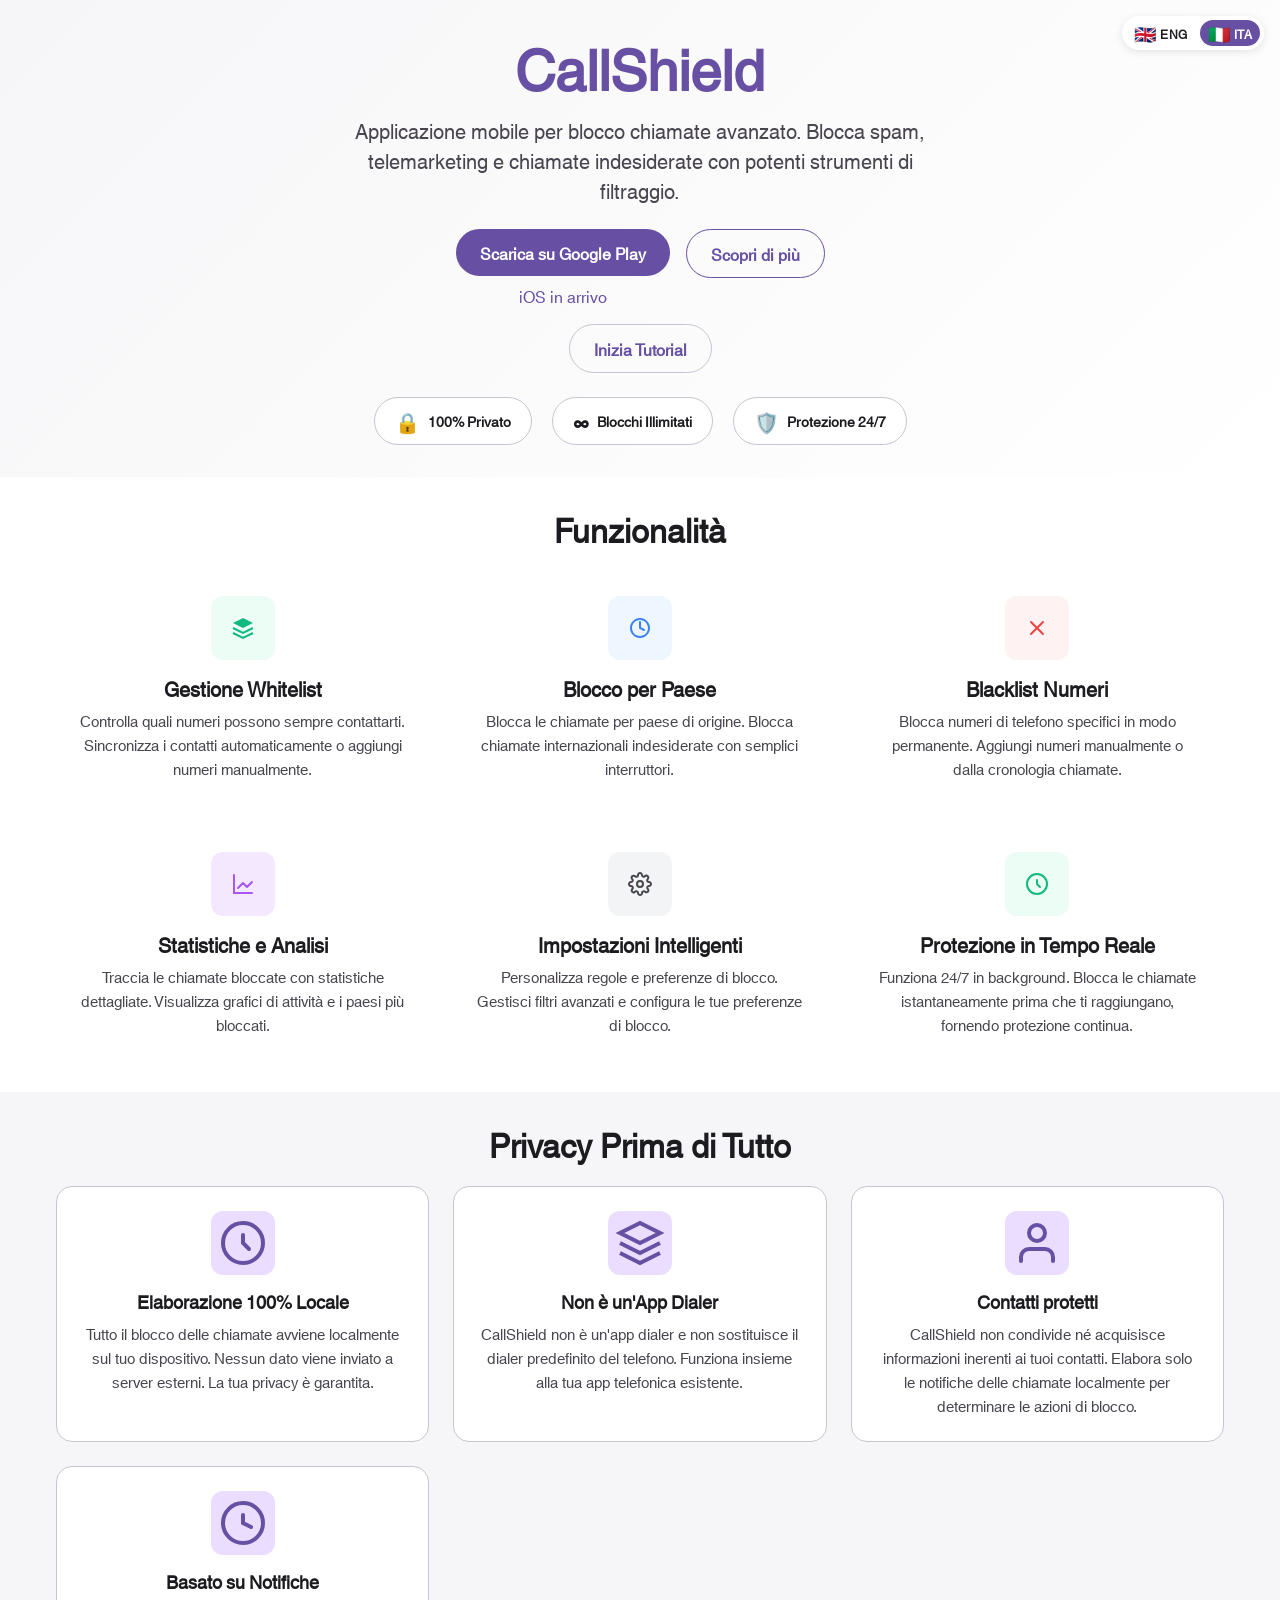
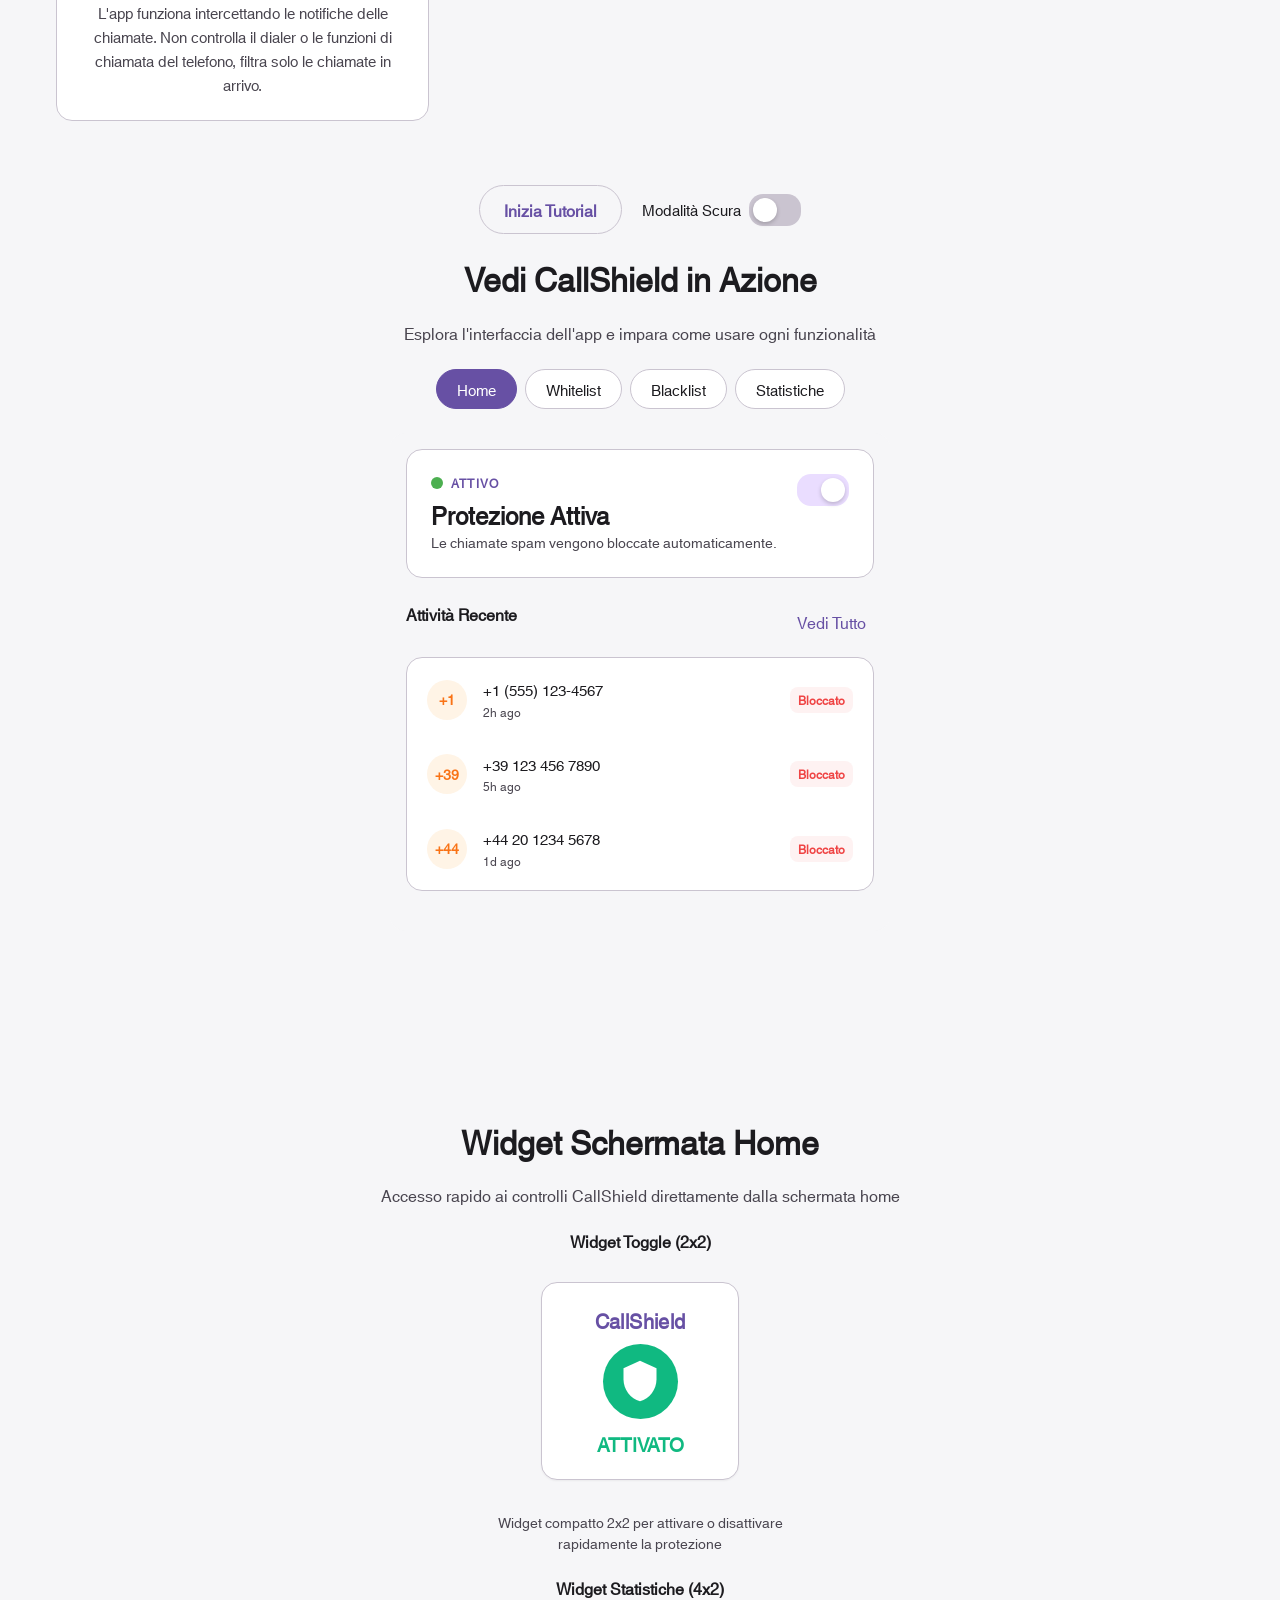
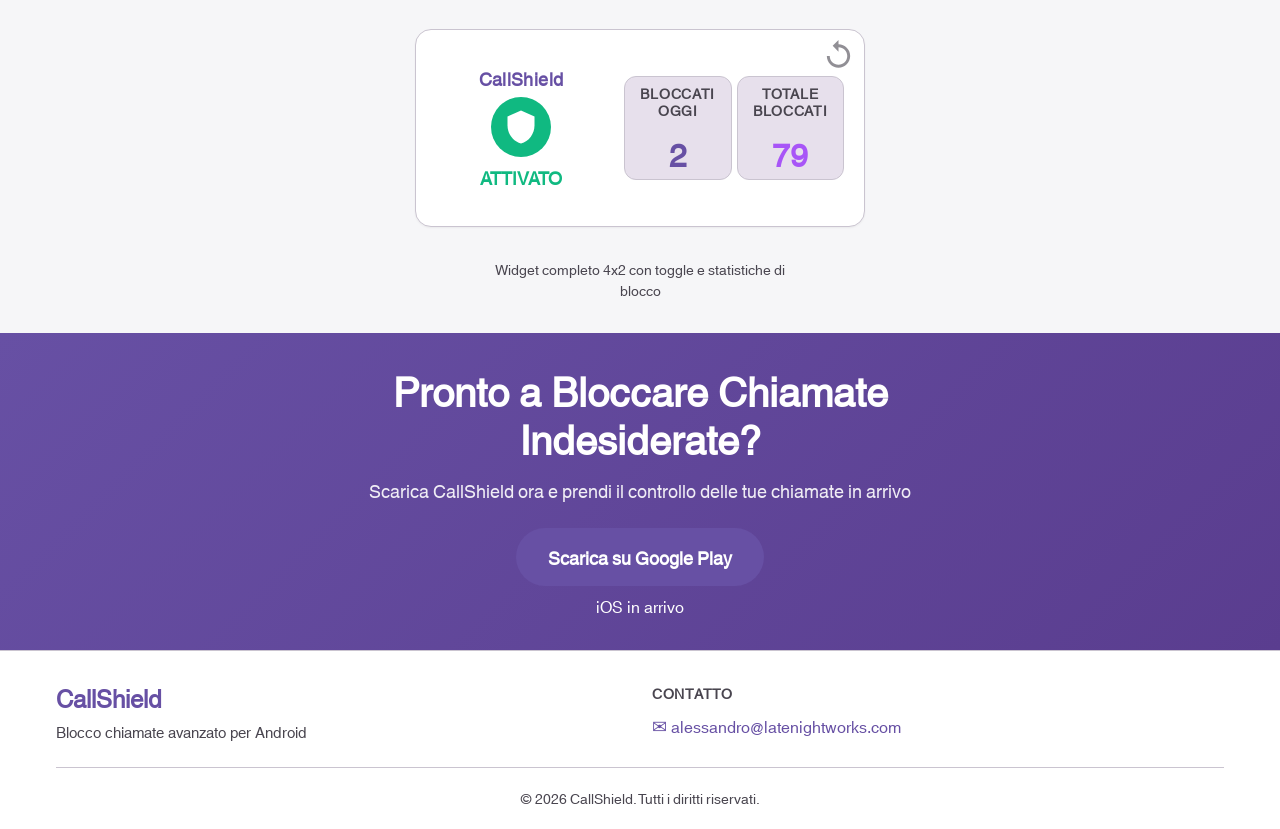
==== commit 7e9955f4: "update" ====
--- a/CallShield/index.html
+++ b/CallShield/index.html
@@ -480,6 +480,7 @@
                                     <div class="progress-dot"></div>
                                     <div class="progress-dot"></div>
                                     <div class="progress-dot"></div>
+                                    <div class="progress-dot"></div>
                                 </div>
                             </div>
                             <button class="blacklist-next-btn" id="countries-next-btn">
@@ -493,7 +494,7 @@
                         <div class="blacklist-title-section">
                             <div class="blacklist-title-row">
                                 <h3 class="blacklist-main-title" data-i18n="appScreens.blacklist.countries.title">Countries</h3>
-                                <div class="blacklist-step" data-i18n="appScreens.blacklist.countries.step">Step 1 of 4</div>
+                                <div class="blacklist-step" data-i18n="appScreens.blacklist.countries.step">Step 1 of 5</div>
                             </div>
                             <p class="blacklist-subtitle" data-i18n="appScreens.blacklist.countries.subtitle">Manage call blocking by region.</p>
                         </div>
@@ -600,6 +601,217 @@
                     </div>
                     </div>
                     
+                    <!-- Prefixes Sub-screen -->
+                    <div class="blacklist-sub-screen" id="blacklist-prefixes" data-subscreen="prefixes">
+                        <div class="screen-content">
+                            <div class="blacklist-sub-header">
+                                <button class="blacklist-back-btn" id="prefixes-back-btn">
+                                    <svg width="20" height="20" viewBox="0 0 24 24" fill="none">
+                                        <path d="M15 18L9 12L15 6" stroke="var(--primary)" stroke-width="2" stroke-linecap="round" stroke-linejoin="round"/>
+                                    </svg>
+                                </button>
+                                <div class="blacklist-sub-title-section">
+                                    <h3 class="blacklist-sub-title" data-i18n="appScreens.blacklist.prefixes.title">Prefixes</h3>
+                                    <div class="blacklist-sub-progress">
+                                        <div class="progress-dot"></div>
+                                        <div class="progress-dot active"></div>
+                                        <div class="progress-dot"></div>
+                                        <div class="progress-dot"></div>
+                                        <div class="progress-dot"></div>
+                                    </div>
+                                </div>
+                                <button class="blacklist-next-btn" id="prefixes-next-btn">
+                                    <svg width="20" height="20" viewBox="0 0 24 24" fill="none">
+                                        <path d="M9 18L15 12L9 6" stroke="var(--primary)" stroke-width="2" stroke-linecap="round" stroke-linejoin="round"/>
+                                    </svg>
+                                </button>
+                            </div>
+                            <div class="blacklist-title-section">
+                                <div class="blacklist-title-row">
+                                    <h3 class="blacklist-main-title" data-i18n="appScreens.blacklist.prefixes.title">Prefixes</h3>
+                                    <div class="blacklist-step" data-i18n="appScreens.blacklist.prefixes.step">Step 2 of 5</div>
+                                </div>
+                                <p class="blacklist-subtitle" data-i18n="appScreens.blacklist.prefixes.subtitle">Block calls that start with these digits after the country code.</p>
+                                <p class="blacklist-prefixes-independent" data-i18n="appScreens.blacklist.prefixes.independentInfo">Prefixes are checked independently of country blocking settings.</p>
+                            </div>
+                            <div class="card search-card-no-border">
+                                <div class="search-container">
+                                    <svg class="search-icon" width="20" height="20" viewBox="0 0 24 24" fill="none">
+                                        <path d="M11 19C15.4183 19 19 15.4183 19 11C19 6.58172 15.4183 3 11 3C6.58172 3 3 6.58172 3 11C3 15.4183 6.58172 19 11 19Z" stroke="var(--on-surface-variant)" stroke-width="2"/>
+                                        <path d="M21 21L16.65 16.65" stroke="var(--on-surface-variant)" stroke-width="2" stroke-linecap="round"/>
+                                    </svg>
+                                    <input type="text" class="search-input" id="prefixes-search" data-i18n-placeholder="appScreens.blacklist.prefixes.searchPlaceholder" placeholder="Search prefixes…">
+                                </div>
+                            </div>
+                            <div class="blacklist-prefixes-list">
+                                <div class="card blacklist-prefix-item" style="animation-delay: 0.1s;">
+                                    <span class="blacklist-prefix-value">00</span>
+                                    <button class="blacklist-action-btn" aria-label="Delete" data-i18n-aria-label="dialogs.delete.ariaLabel">
+                                        <svg width="20" height="20" viewBox="0 0 24 24" fill="none">
+                                            <path d="M3 6H5H21" stroke="#BA1A1A" stroke-width="2" stroke-linecap="round" stroke-linejoin="round"/>
+                                            <path d="M8 6V4C8 3.46957 8.21071 2.96086 8.58579 2.58579C8.96086 2.21071 9.46957 2 10 2H14C14.5304 2 15.0391 2.21071 15.4142 2.58579C15.7893 2.96086 16 3.46957 16 4V6M19 6V20C19 20.5304 18.7893 21.0391 18.4142 21.4142C18.0391 21.7893 17.5304 22 17 22H7C6.46957 22 5.96086 21.7893 5.58579 21.4142C5.21071 21.0391 5 20.5304 5 20V6H19Z" stroke="#BA1A1A" stroke-width="2" stroke-linecap="round" stroke-linejoin="round"/>
+                                        </svg>
+                                    </button>
+                                </div>
+                                <div class="card blacklist-prefix-item" style="animation-delay: 0.2s;">
+                                    <span class="blacklist-prefix-value">001</span>
+                                    <button class="blacklist-action-btn" aria-label="Delete" data-i18n-aria-label="dialogs.delete.ariaLabel">
+                                        <svg width="20" height="20" viewBox="0 0 24 24" fill="none">
+                                            <path d="M3 6H5H21" stroke="#BA1A1A" stroke-width="2" stroke-linecap="round" stroke-linejoin="round"/>
+                                            <path d="M8 6V4C8 3.46957 8.21071 2.96086 8.58579 2.58579C8.96086 2.21071 9.46957 2 10 2H14C14.5304 2 15.0391 2.21071 15.4142 2.58579C15.7893 2.96086 16 3.46957 16 4V6M19 6V20C19 20.5304 18.7893 21.0391 18.4142 21.4142C18.0391 21.7893 17.5304 22 17 22H7C6.46957 22 5.96086 21.7893 5.58579 21.4142C5.21071 21.0391 5 20.5304 5 20V6H19Z" stroke="#BA1A1A" stroke-width="2" stroke-linecap="round" stroke-linejoin="round"/>
+                                        </svg>
+                                    </button>
+                                </div>
+                                <div class="card blacklist-prefix-item" style="animation-delay: 0.3s;">
+                                    <span class="blacklist-prefix-value">02</span>
+                                    <button class="blacklist-action-btn" aria-label="Delete" data-i18n-aria-label="dialogs.delete.ariaLabel">
+                                        <svg width="20" height="20" viewBox="0 0 24 24" fill="none">
+                                            <path d="M3 6H5H21" stroke="#BA1A1A" stroke-width="2" stroke-linecap="round" stroke-linejoin="round"/>
+                                            <path d="M8 6V4C8 3.46957 8.21071 2.96086 8.58579 2.58579C8.96086 2.21071 9.46957 2 10 2H14C14.5304 2 15.0391 2.21071 15.4142 2.58579C15.7893 2.96086 16 3.46957 16 4V6M19 6V20C19 20.5304 18.7893 21.0391 18.4142 21.4142C18.0391 21.7893 17.5304 22 17 22H7C6.46957 22 5.96086 21.7893 5.58579 21.4142C5.21071 21.0391 5 20.5304 5 20V6H19Z" stroke="#BA1A1A" stroke-width="2" stroke-linecap="round" stroke-linejoin="round"/>
+                                        </svg>
+                                    </button>
+                                </div>
+                            </div>
+                            <div class="blacklist-footer-info">
+                                <p data-i18n="appScreens.blacklist.prefixes.footerInfo">Add 2–4 digit prefixes to block. Matching is applied after the international prefix, regardless of country settings.</p>
+                            </div>
+                            <button class="fab" id="fab-add-prefix" aria-label="Add prefix" data-i18n-aria-label="appScreens.blacklist.prefixes.addPrefix">
+                                <svg width="24" height="24" viewBox="0 0 24 24" fill="none">
+                                    <path d="M12 5V19M5 12H19" stroke="white" stroke-width="2" stroke-linecap="round"/>
+                                </svg>
+                            </button>
+                        </div>
+                    </div>
+                    
+                    <!-- Provinces Sub-screen -->
+                    <div class="blacklist-sub-screen" id="blacklist-provinces" data-subscreen="provinces">
+                        <div class="screen-content">
+                            <div class="blacklist-sub-header">
+                                <button class="blacklist-back-btn" id="provinces-back-btn">
+                                    <svg width="20" height="20" viewBox="0 0 24 24" fill="none">
+                                        <path d="M15 18L9 12L15 6" stroke="var(--primary)" stroke-width="2" stroke-linecap="round" stroke-linejoin="round"/>
+                                    </svg>
+                                </button>
+                                <div class="blacklist-sub-title-section">
+                                    <h3 class="blacklist-sub-title" data-i18n="appScreens.blacklist.provinces.title">Italian Provinces</h3>
+                                    <div class="blacklist-sub-progress">
+                                        <div class="progress-dot"></div>
+                                        <div class="progress-dot"></div>
+                                        <div class="progress-dot active"></div>
+                                        <div class="progress-dot"></div>
+                                        <div class="progress-dot"></div>
+                                    </div>
+                                </div>
+                                <button class="blacklist-next-btn" id="provinces-next-btn">
+                                    <svg width="20" height="20" viewBox="0 0 24 24" fill="none">
+                                        <path d="M9 18L15 12L9 6" stroke="var(--primary)" stroke-width="2" stroke-linecap="round" stroke-linejoin="round"/>
+                                    </svg>
+                                </button>
+                            </div>
+                            <div class="blacklist-title-section">
+                                <div class="blacklist-title-row">
+                                    <h3 class="blacklist-main-title" data-i18n="appScreens.blacklist.provinces.title">Italian Provinces</h3>
+                                    <div class="blacklist-step" data-i18n="appScreens.blacklist.provinces.step">Step 3 of 5</div>
+                                </div>
+                                <p class="blacklist-subtitle" data-i18n="appScreens.blacklist.provinces.subtitle">Manage call blocking by Italian area code.</p>
+                            </div>
+                            <div class="card search-card-no-border">
+                                <div class="search-container">
+                                    <svg class="search-icon" width="20" height="20" viewBox="0 0 24 24" fill="none">
+                                        <path d="M11 19C15.4183 19 19 15.4183 19 11C19 6.58172 15.4183 3 11 3C6.58172 3 3 6.58172 3 11C3 15.4183 6.58172 19 11 19Z" stroke="var(--on-surface-variant)" stroke-width="2"/>
+                                        <path d="M21 21L16.65 16.65" stroke="var(--on-surface-variant)" stroke-width="2" stroke-linecap="round"/>
+                                    </svg>
+                                    <input type="text" class="search-input" id="provinces-search" data-i18n-placeholder="appScreens.blacklist.provinces.searchPlaceholder" placeholder="Search provinces or codes…">
+                                </div>
+                            </div>
+                            <div class="filter-chips" id="provinces-filter-chips">
+                                <button class="filter-chip active" data-filter="all" data-i18n="appScreens.blacklist.provinces.filterAll">All</button>
+                                <button class="filter-chip" data-filter="blocked" data-i18n="appScreens.blacklist.provinces.filterBlocked">Blocked</button>
+                                <button class="filter-chip" data-filter="allowed" data-i18n="appScreens.blacklist.provinces.filterAllowed">Allowed</button>
+                            </div>
+                            <div class="bulk-action-buttons">
+                                <button class="btn-block-all" id="btn-provinces-block-all" data-i18n="appScreens.blacklist.provinces.blockAll">
+                                    <svg width="16" height="16" viewBox="0 0 24 24" fill="none">
+                                        <path d="M18 6L6 18M6 6L18 18" stroke="#DC2626" stroke-width="2" stroke-linecap="round"/>
+                                    </svg>
+                                    Block All
+                                </button>
+                                <button class="btn-allow-all" id="btn-provinces-allow-all" data-i18n="appScreens.blacklist.provinces.allowAll">
+                                    <svg width="16" height="16" viewBox="0 0 24 24" fill="none">
+                                        <path d="M20 6L9 17L4 12" stroke="#16A34A" stroke-width="2" stroke-linecap="round" stroke-linejoin="round"/>
+                                    </svg>
+                                    Allow All
+                                </button>
+                            </div>
+                            <p class="countries-hint" data-i18n="appScreens.blacklist.provinces.hint">Click on the icons to block or unblock provinces</p>
+                            <div class="provinces-list">
+                                <div class="province-item" data-province="rm" data-status="allowed">
+                                    <div class="province-code">RM</div>
+                                    <div class="province-info">
+                                        <div class="province-name">Rome</div>
+                                        <div class="province-prefix">06</div>
+                                    </div>
+                                    <div class="province-toggle-icon">
+                                        <svg width="24" height="24" viewBox="0 0 24 24" fill="none">
+                                            <path d="M12 2C6.48 2 2 6.48 2 12C2 17.52 6.48 22 12 22C17.52 22 22 17.52 22 12C22 6.48 17.52 2 12 2ZM10 17L5 12L6.41 10.59L10 14.17L17.59 6.58L19 8L10 17Z" fill="#16A34A"/>
+                                        </svg>
+                                    </div>
+                                </div>
+                                <div class="province-item" data-province="mi" data-status="blocked">
+                                    <div class="province-code">MI</div>
+                                    <div class="province-info">
+                                        <div class="province-name">Milan</div>
+                                        <div class="province-prefix">02</div>
+                                    </div>
+                                    <div class="province-toggle-icon">
+                                        <svg width="24" height="24" viewBox="0 0 24 24" fill="none">
+                                            <path d="M12 2C6.48 2 2 6.48 2 12C2 17.52 6.48 22 12 22C17.52 22 22 17.52 22 12C22 6.48 17.52 2 12 2ZM18 13H6V11H18V13Z" fill="#DC2626"/>
+                                        </svg>
+                                    </div>
+                                </div>
+                                <div class="province-item" data-province="na" data-status="allowed">
+                                    <div class="province-code">NA</div>
+                                    <div class="province-info">
+                                        <div class="province-name">Naples</div>
+                                        <div class="province-prefix">081</div>
+                                    </div>
+                                    <div class="province-toggle-icon">
+                                        <svg width="24" height="24" viewBox="0 0 24 24" fill="none">
+                                            <path d="M12 2C6.48 2 2 6.48 2 12C2 17.52 6.48 22 12 22C17.52 22 22 17.52 22 12C22 6.48 17.52 2 12 2ZM10 17L5 12L6.41 10.59L10 14.17L17.59 6.58L19 8L10 17Z" fill="#16A34A"/>
+                                        </svg>
+                                    </div>
+                                </div>
+                                <div class="province-item" data-province="to" data-status="blocked">
+                                    <div class="province-code">TO</div>
+                                    <div class="province-info">
+                                        <div class="province-name">Turin</div>
+                                        <div class="province-prefix">011</div>
+                                    </div>
+                                    <div class="province-toggle-icon">
+                                        <svg width="24" height="24" viewBox="0 0 24 24" fill="none">
+                                            <path d="M12 2C6.48 2 2 6.48 2 12C2 17.52 6.48 22 12 22C17.52 22 22 17.52 22 12C22 6.48 17.52 2 12 2ZM18 13H6V11H18V13Z" fill="#DC2626"/>
+                                        </svg>
+                                    </div>
+                                </div>
+                                <div class="province-item" data-province="fi" data-status="allowed">
+                                    <div class="province-code">FI</div>
+                                    <div class="province-info">
+                                        <div class="province-name">Florence</div>
+                                        <div class="province-prefix">055</div>
+                                    </div>
+                                    <div class="province-toggle-icon">
+                                        <svg width="24" height="24" viewBox="0 0 24 24" fill="none">
+                                            <path d="M12 2C6.48 2 2 6.48 2 12C2 17.52 6.48 22 12 22C17.52 22 22 17.52 22 12C22 6.48 17.52 2 12 2ZM10 17L5 12L6.41 10.59L10 14.17L17.59 6.58L19 8L10 17Z" fill="#16A34A"/>
+                                        </svg>
+                                    </div>
+                                </div>
+                            </div>
+                            <div class="blacklist-footer-info">
+                                <p data-i18n="appScreens.blacklist.provinces.footerInfo">Configure which Italian provinces (area codes) to allow or block. This applies only when Italy is allowed in the Countries section. Calls from blocked provinces will be rejected.</p>
+                            </div>
+                        </div>
+                    </div>
+                    
                     <!-- Numbers Sub-screen -->
                     <div class="blacklist-sub-screen" id="blacklist-numbers" data-subscreen="numbers">
                         <div class="screen-content">
@@ -614,8 +826,9 @@
                                     <h3 class="blacklist-sub-title" data-i18n="appScreens.blacklist.numbers.title">Numbers</h3>
                                     <div class="blacklist-sub-progress">
                                         <div class="progress-dot"></div>
+                                        <div class="progress-dot"></div>
+                                        <div class="progress-dot"></div>
                                         <div class="progress-dot active"></div>
-                                        <div class="progress-dot"></div>
                                         <div class="progress-dot"></div>
                                     </div>
                                 </div>
@@ -630,7 +843,7 @@
                             <div class="blacklist-title-section">
                                 <div class="blacklist-title-row">
                                     <h3 class="blacklist-main-title" data-i18n="appScreens.blacklist.numbers.title">Numbers</h3>
-                                    <div class="blacklist-step" data-i18n="appScreens.blacklist.numbers.step">Step 2 of 4</div>
+                                    <div class="blacklist-step" data-i18n="appScreens.blacklist.numbers.step">Step 4 of 5</div>
                                 </div>
                                 <p class="blacklist-subtitle" data-i18n="appScreens.blacklist.numbers.subtitle">Manage blocked phone numbers.</p>
                             </div>
@@ -748,8 +961,9 @@
                                     <div class="blacklist-sub-progress">
                                         <div class="progress-dot"></div>
                                         <div class="progress-dot"></div>
+                                        <div class="progress-dot"></div>
+                                        <div class="progress-dot"></div>
                                         <div class="progress-dot active"></div>
-                                        <div class="progress-dot"></div>
                                     </div>
                                 </div>
                                 <button class="blacklist-next-btn" id="settings-next-btn">
@@ -763,7 +977,7 @@
                             <div class="blacklist-title-section">
                                 <div class="blacklist-title-row">
                                     <h3 class="blacklist-main-title" data-i18n="appScreens.blacklist.settings.title">Settings</h3>
-                                    <div class="blacklist-step" data-i18n="appScreens.blacklist.settings.step">Step 3 of 4</div>
+                                    <div class="blacklist-step" data-i18n="appScreens.blacklist.settings.step">Step 5 of 5</div>
                                 </div>
                             </div>
 
@@ -865,137 +1079,6 @@
                             <!-- Footer Info Text -->
                             <div class="blacklist-footer-info">
                                 <p data-i18n="appScreens.blacklist.settings.footerInfo">Blocked calls will appear in your history but your phone will not ring.</p>
-                            </div>
-                        </div>
-                    </div>
-                    
-                    <!-- Provinces Sub-screen -->
-                    <div class="blacklist-sub-screen" id="blacklist-provinces" data-subscreen="provinces">
-                        <div class="screen-content">
-                            <div class="blacklist-sub-header">
-                                <button class="blacklist-back-btn" id="provinces-back-btn">
-                                    <svg width="20" height="20" viewBox="0 0 24 24" fill="none">
-                                        <path d="M15 18L9 12L15 6" stroke="var(--primary)" stroke-width="2" stroke-linecap="round" stroke-linejoin="round"/>
-                                    </svg>
-                                </button>
-                                <div class="blacklist-sub-title-section">
-                                    <h3 class="blacklist-sub-title" data-i18n="appScreens.blacklist.provinces.title">Italian Provinces</h3>
-                                    <div class="blacklist-sub-progress">
-                                        <div class="progress-dot"></div>
-                                        <div class="progress-dot"></div>
-                                        <div class="progress-dot"></div>
-                                        <div class="progress-dot active"></div>
-                                    </div>
-                                </div>
-                                <div style="width: 40px; height: 40px;"></div>
-                            </div>
-
-                            <div class="blacklist-title-section">
-                                <div class="blacklist-title-row">
-                                    <h3 class="blacklist-main-title" data-i18n="appScreens.blacklist.provinces.title">Italian Provinces</h3>
-                                    <div class="blacklist-step" data-i18n="appScreens.blacklist.provinces.step">Step 4 of 4</div>
-                                </div>
-                                <p class="blacklist-subtitle" data-i18n="appScreens.blacklist.provinces.subtitle">Manage call blocking by Italian area code.</p>
-                            </div>
-
-                            <div class="card search-card-no-border">
-                                <div class="search-container">
-                                    <svg class="search-icon" width="20" height="20" viewBox="0 0 24 24" fill="none">
-                                        <path d="M11 19C15.4183 19 19 15.4183 19 11C19 6.58172 15.4183 3 11 3C6.58172 3 3 6.58172 3 11C3 15.4183 6.58172 19 11 19Z" stroke="var(--on-surface-variant)" stroke-width="2"/>
-                                        <path d="M21 21L16.65 16.65" stroke="var(--on-surface-variant)" stroke-width="2" stroke-linecap="round"/>
-                                    </svg>
-                                    <input type="text" class="search-input" id="provinces-search" data-i18n-placeholder="appScreens.blacklist.provinces.searchPlaceholder" placeholder="Search provinces or codes…">
-                                </div>
-                            </div>
-
-                            <div class="filter-chips" id="provinces-filter-chips">
-                                <button class="filter-chip active" data-filter="all" data-i18n="appScreens.blacklist.provinces.filterAll">All</button>
-                                <button class="filter-chip" data-filter="blocked" data-i18n="appScreens.blacklist.provinces.filterBlocked">Blocked</button>
-                                <button class="filter-chip" data-filter="allowed" data-i18n="appScreens.blacklist.provinces.filterAllowed">Allowed</button>
-                            </div>
-
-                            <div class="bulk-action-buttons">
-                                <button class="btn-block-all" id="btn-provinces-block-all" data-i18n="appScreens.blacklist.provinces.blockAll">
-                                    <svg width="16" height="16" viewBox="0 0 24 24" fill="none">
-                                        <path d="M18 6L6 18M6 6L18 18" stroke="#DC2626" stroke-width="2" stroke-linecap="round"/>
-                                    </svg>
-                                    Block All
-                                </button>
-                                <button class="btn-allow-all" id="btn-provinces-allow-all" data-i18n="appScreens.blacklist.provinces.allowAll">
-                                    <svg width="16" height="16" viewBox="0 0 24 24" fill="none">
-                                        <path d="M20 6L9 17L4 12" stroke="#16A34A" stroke-width="2" stroke-linecap="round" stroke-linejoin="round"/>
-                                    </svg>
-                                    Allow All
-                                </button>
-                            </div>
-
-                            <p class="countries-hint" data-i18n="appScreens.blacklist.provinces.hint">Click on the icons to block or unblock provinces</p>
-
-                            <div class="provinces-list">
-                                <div class="province-item" data-province="rm" data-status="allowed">
-                                    <div class="province-code">RM</div>
-                                    <div class="province-info">
-                                        <div class="province-name">Rome</div>
-                                        <div class="province-prefix">06</div>
-                                    </div>
-                                    <div class="province-toggle-icon">
-                                        <svg width="24" height="24" viewBox="0 0 24 24" fill="none">
-                                            <path d="M12 2C6.48 2 2 6.48 2 12C2 17.52 6.48 22 12 22C17.52 22 22 17.52 22 12C22 6.48 17.52 2 12 2ZM10 17L5 12L6.41 10.59L10 14.17L17.59 6.58L19 8L10 17Z" fill="#16A34A"/>
-                                        </svg>
-                                    </div>
-                                </div>
-                                <div class="province-item" data-province="mi" data-status="blocked">
-                                    <div class="province-code">MI</div>
-                                    <div class="province-info">
-                                        <div class="province-name">Milan</div>
-                                        <div class="province-prefix">02</div>
-                                    </div>
-                                    <div class="province-toggle-icon">
-                                        <svg width="24" height="24" viewBox="0 0 24 24" fill="none">
-                                            <path d="M12 2C6.48 2 2 6.48 2 12C2 17.52 6.48 22 12 22C17.52 22 22 17.52 22 12C22 6.48 17.52 2 12 2ZM18 13H6V11H18V13Z" fill="#DC2626"/>
-                                        </svg>
-                                    </div>
-                                </div>
-                                <div class="province-item" data-province="na" data-status="allowed">
-                                    <div class="province-code">NA</div>
-                                    <div class="province-info">
-                                        <div class="province-name">Naples</div>
-                                        <div class="province-prefix">081</div>
-                                    </div>
-                                    <div class="province-toggle-icon">
-                                        <svg width="24" height="24" viewBox="0 0 24 24" fill="none">
-                                            <path d="M12 2C6.48 2 2 6.48 2 12C2 17.52 6.48 22 12 22C17.52 22 22 17.52 22 12C22 6.48 17.52 2 12 2ZM10 17L5 12L6.41 10.59L10 14.17L17.59 6.58L19 8L10 17Z" fill="#16A34A"/>
-                                        </svg>
-                                    </div>
-                                </div>
-                                <div class="province-item" data-province="to" data-status="blocked">
-                                    <div class="province-code">TO</div>
-                                    <div class="province-info">
-                                        <div class="province-name">Turin</div>
-                                        <div class="province-prefix">011</div>
-                                    </div>
-                                    <div class="province-toggle-icon">
-                                        <svg width="24" height="24" viewBox="0 0 24 24" fill="none">
-                                            <path d="M12 2C6.48 2 2 6.48 2 12C2 17.52 6.48 22 12 22C17.52 22 22 17.52 22 12C22 6.48 17.52 2 12 2ZM18 13H6V11H18V13Z" fill="#DC2626"/>
-                                        </svg>
-                                    </div>
-                                </div>
-                                <div class="province-item" data-province="fi" data-status="allowed">
-                                    <div class="province-code">FI</div>
-                                    <div class="province-info">
-                                        <div class="province-name">Florence</div>
-                                        <div class="province-prefix">055</div>
-                                    </div>
-                                    <div class="province-toggle-icon">
-                                        <svg width="24" height="24" viewBox="0 0 24 24" fill="none">
-                                            <path d="M12 2C6.48 2 2 6.48 2 12C2 17.52 6.48 22 12 22C17.52 22 22 17.52 22 12C22 6.48 17.52 2 12 2ZM10 17L5 12L6.41 10.59L10 14.17L17.59 6.58L19 8L10 17Z" fill="#16A34A"/>
-                                        </svg>
-                                    </div>
-                                </div>
-                            </div>
-
-                            <div class="blacklist-footer-info">
-                                <p data-i18n="appScreens.blacklist.provinces.footerInfo">Configure which Italian provinces (area codes) to allow or block. This applies only when Italy is allowed in the Countries section. Calls from blocked provinces will be rejected.</p>
                             </div>
                         </div>
                     </div>
--- a/CallShield/styles.css
+++ b/CallShield/styles.css
@@ -1798,6 +1798,35 @@
     margin-top: var(--spacing-xs);
 }
 
+.blacklist-prefixes-independent {
+    font-size: 0.8125rem;
+    color: var(--on-surface-variant);
+    margin-top: var(--spacing-sm);
+    font-style: italic;
+}
+
+.blacklist-prefixes-list {
+    display: flex;
+    flex-direction: column;
+    gap: var(--spacing-sm);
+    padding: var(--spacing-md);
+}
+
+.blacklist-prefix-item {
+    display: flex;
+    align-items: center;
+    justify-content: space-between;
+    padding: var(--spacing-md);
+    gap: var(--spacing-md);
+}
+
+.blacklist-prefix-value {
+    font-size: 1rem;
+    font-weight: 600;
+    color: var(--on-surface);
+    font-variant-numeric: tabular-nums;
+}
+
 .blacklist-numbers-list {
     display: flex;
     flex-direction: column;
